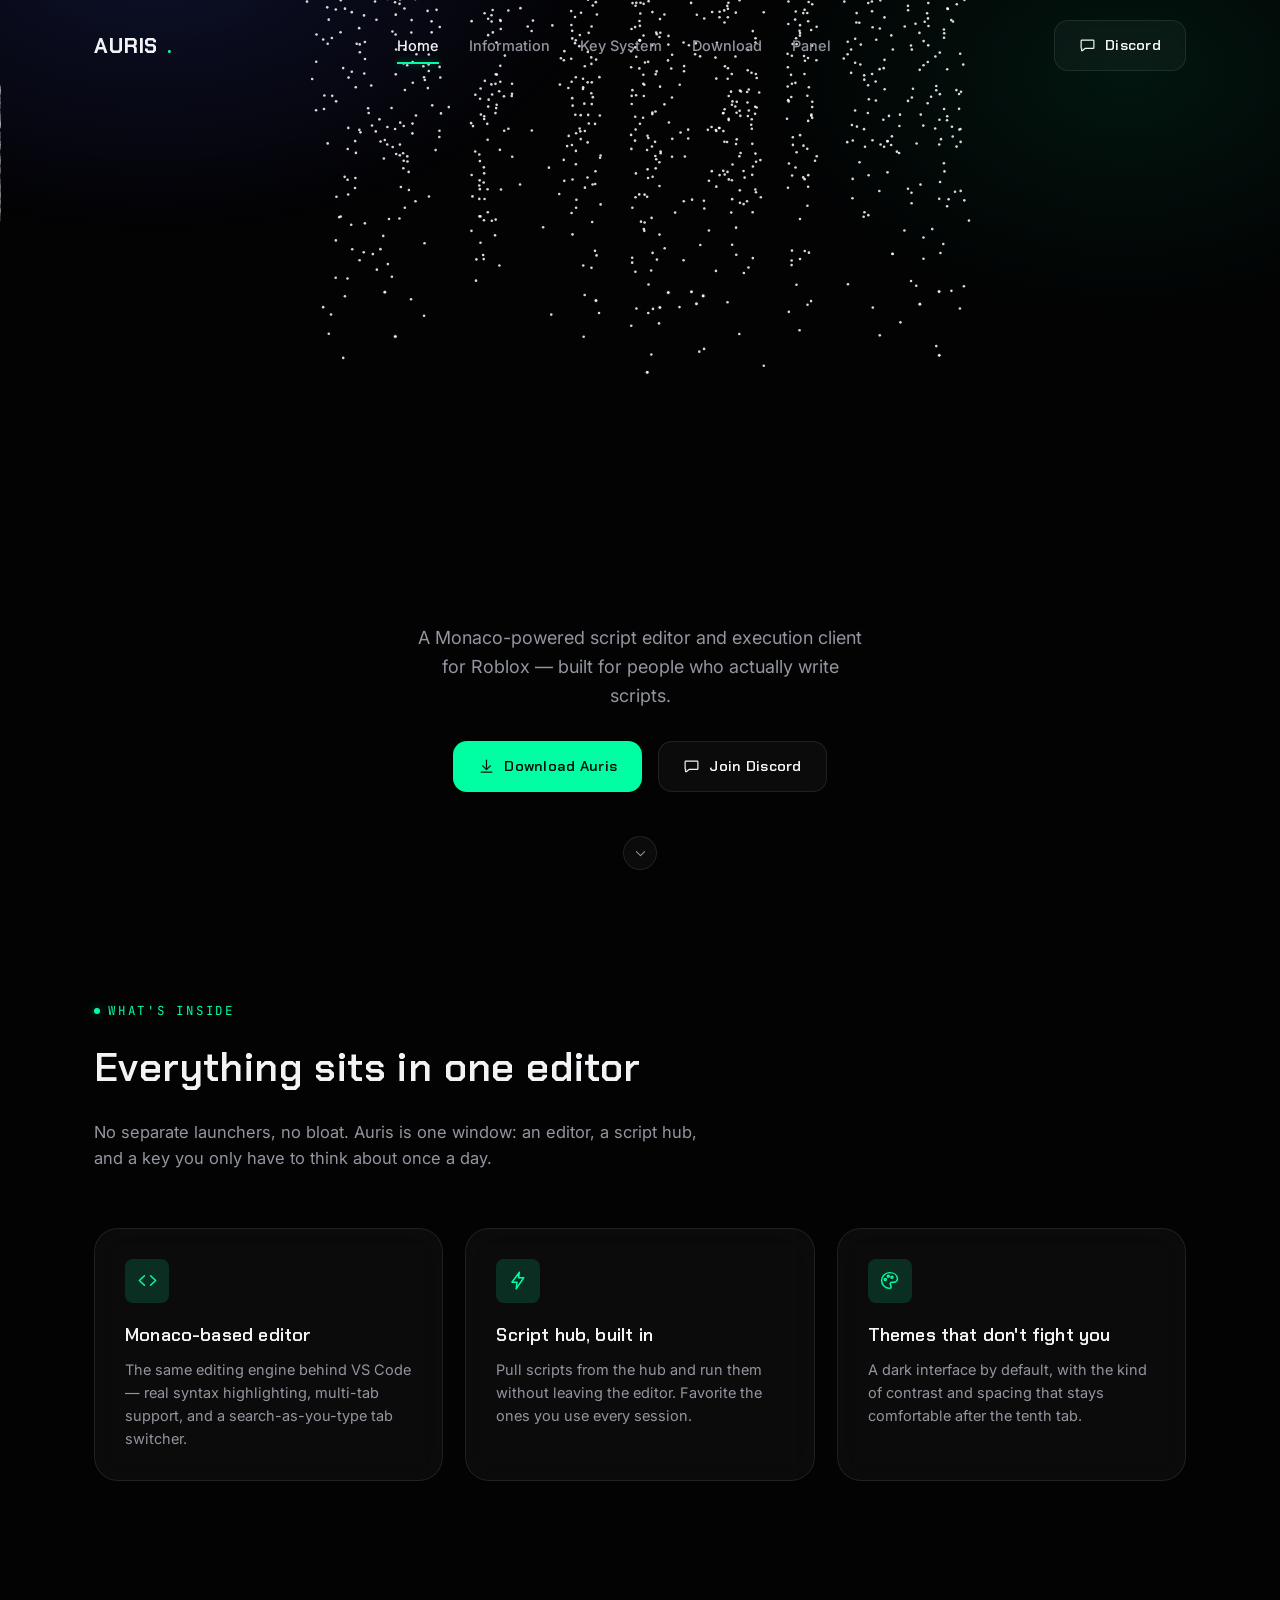
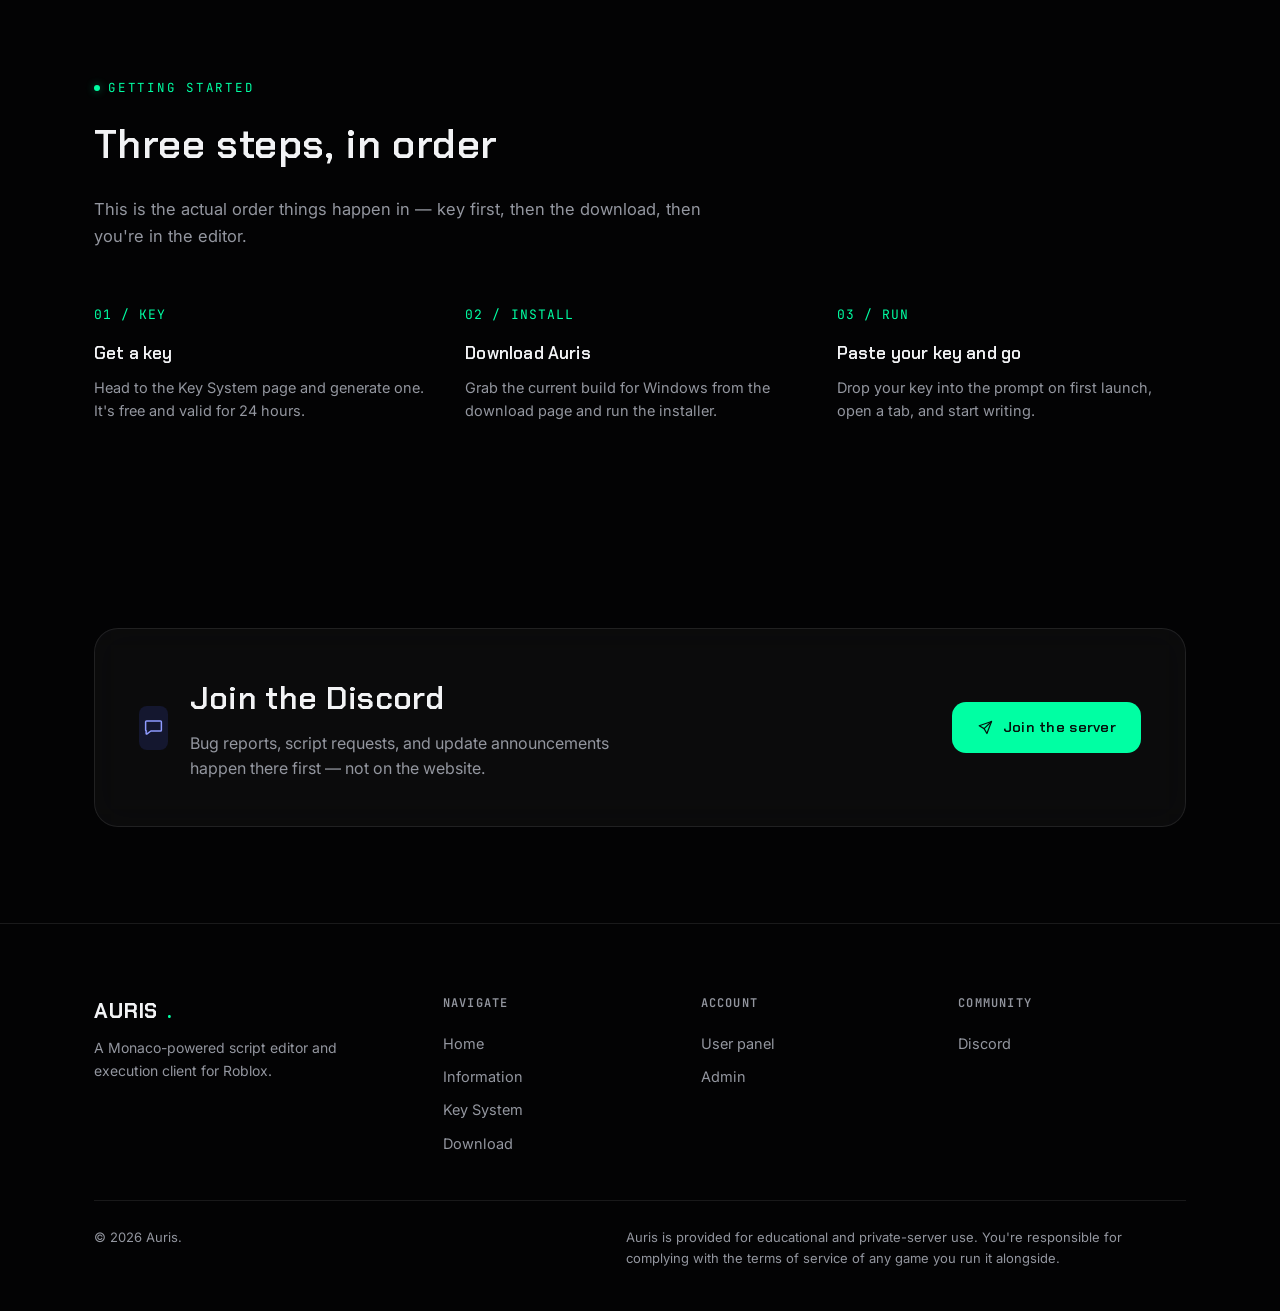
==== index.html @ 13752797 "Add files via upload" ====
<!DOCTYPE html>
<html lang="en">
<head>
<meta charset="UTF-8">
<meta name="viewport" content="width=device-width, initial-scale=1.0">
<title>Auris — Script editor &amp; execution client for Roblox</title>
<meta name="description" content="Auris is a Monaco-powered script editor and execution client for Roblox: a script hub, a lightweight key system, and an editor built for people who actually write scripts.">
<link rel="preconnect" href="https://fonts.googleapis.com">
<link rel="preconnect" href="https://fonts.gstatic.com" crossorigin>
<link href="https://fonts.googleapis.com/css2?family=Chakra+Petch:wght@500;600;700&family=Inter:wght@400;500;600;700&family=JetBrains+Mono:wght@400;500;600&display=swap" rel="stylesheet">
<link rel="stylesheet" href="css/style.css">
</head>
<body>

<nav class="navbar" id="navbar">
  <div class="container nav-container">
    <a href="index.html" class="nav-logo">AURIS<span class="dot">.</span></a>
    <ul class="nav-links">
      <li><a href="index.html">Home</a></li>
      <li><a href="information.html">Information</a></li>
      <li><a href="keysystem.html">Key System</a></li>
      <li><a href="download.html">Download</a></li>
      <li><a href="user.html">Panel</a></li>
    </ul>
    <div class="nav-actions">
      <a href="https://discord.gg/invite/mG2QCJRTJK" target="_blank" rel="noopener noreferrer" class="btn btn-ghost">
        <span data-icon="chat"></span><span class="btn-discord-label">Discord</span>
      </a>
      <button class="nav-toggle" id="navToggle" aria-label="Open menu"><span data-icon="menu"></span></button>
    </div>
  </div>
</nav>
<div class="scrim" id="scrim"></div>
<aside class="mobile-panel" id="mobilePanel">
  <div class="mobile-panel-head">
    <span class="nav-logo">AURIS<span class="dot">.</span></span>
    <button id="mobileClose" aria-label="Close menu" style="background:none;border:none;color:var(--paper)"><span data-icon="close"></span></button>
  </div>
  <nav>
    <a href="index.html">Home</a>
    <a href="information.html">Information</a>
    <a href="keysystem.html">Key System</a>
    <a href="download.html">Download</a>
    <a href="user.html">Panel</a>
  </nav>
</aside>

<section class="hero">
  <canvas id="heroCanvas" class="hero-canvas"></canvas>
  <div class="hero-overlay">
    <p>A Monaco-powered script editor and execution client for Roblox — built for people who actually write scripts.</p>
    <div class="hero-actions">
      <a href="download.html" class="btn btn-primary"><span data-icon="download"></span>Download Auris</a>
      <a href="https://discord.gg/invite/mG2QCJRTJK" target="_blank" rel="noopener noreferrer" class="btn btn-ghost"><span data-icon="chat"></span>Join Discord</a>
    </div>
  </div>
  <button class="scroll-cue" onclick="document.getElementById('features').scrollIntoView({behavior:'smooth'})" aria-label="Scroll to features">
    <span data-icon="chevrondown"></span>
  </button>
</section>

<section id="features">
  <div class="container">
    <div class="section-head">
      <span class="eyebrow">What's inside</span>
      <h2>Everything sits in one editor</h2>
      <p>No separate launchers, no bloat. Auris is one window: an editor, a script hub, and a key you only have to think about once a day.</p>
    </div>
    <div class="grid grid-3">
      <div class="card card-hover feature-card">
        <div class="icon-badge"><span data-icon="code"></span></div>
        <h3>Monaco-based editor</h3>
        <p>The same editing engine behind VS Code — real syntax highlighting, multi-tab support, and a search-as-you-type tab switcher.</p>
      </div>
      <div class="card card-hover feature-card">
        <div class="icon-badge"><span data-icon="zap"></span></div>
        <h3>Script hub, built in</h3>
        <p>Pull scripts from the hub and run them without leaving the editor. Favorite the ones you use every session.</p>
      </div>
      <div class="card card-hover feature-card">
        <div class="icon-badge"><span data-icon="palette"></span></div>
        <h3>Themes that don't fight you</h3>
        <p>A dark interface by default, with the kind of contrast and spacing that stays comfortable after the tenth tab.</p>
      </div>
    </div>
  </div>
</section>

<section>
  <div class="container">
    <div class="section-head">
      <span class="eyebrow">Getting started</span>
      <h2>Three steps, in order</h2>
      <p>This is the actual order things happen in — key first, then the download, then you're in the editor.</p>
    </div>
    <div class="steps">
      <div class="step">
        <span class="step-num">01 / KEY</span>
        <h3>Get a key</h3>
        <p>Head to the Key System page and generate one. It's free and valid for 24 hours.</p>
      </div>
      <div class="step">
        <span class="step-num">02 / INSTALL</span>
        <h3>Download Auris</h3>
        <p>Grab the current build for Windows from the download page and run the installer.</p>
      </div>
      <div class="step">
        <span class="step-num">03 / RUN</span>
        <h3>Paste your key and go</h3>
        <p>Drop your key into the prompt on first launch, open a tab, and start writing.</p>
      </div>
    </div>
  </div>
</section>

<section>
  <div class="container">
    <div class="card discord-band">
      <div class="discord-band-left">
        <div class="icon-badge alt"><span data-icon="chat"></span></div>
        <div>
          <h2>Join the Discord</h2>
          <p>Bug reports, script requests, and update announcements happen there first — not on the website.</p>
        </div>
      </div>
      <a href="https://discord.gg/invite/mG2QCJRTJK" target="_blank" rel="noopener noreferrer" class="btn btn-primary"><span data-icon="send"></span>Join the server</a>
    </div>
  </div>
</section>

<footer class="footer">
  <div class="container">
    <div class="footer-top">
      <div class="footer-brand">
        <span class="nav-logo">AURIS<span class="dot">.</span></span>
        <p>A Monaco-powered script editor and execution client for Roblox.</p>
      </div>
      <div class="footer-col">
        <h4>Navigate</h4>
        <a href="index.html">Home</a>
        <a href="information.html">Information</a>
        <a href="keysystem.html">Key System</a>
        <a href="download.html">Download</a>
      </div>
      <div class="footer-col">
        <h4>Account</h4>
        <a href="user.html">User panel</a>
        <a href="admin.html">Admin</a>
      </div>
      <div class="footer-col">
        <h4>Community</h4>
        <a href="https://discord.gg/invite/mG2QCJRTJK" target="_blank" rel="noopener noreferrer">Discord</a>
      </div>
    </div>
    <div class="footer-bottom">
      <p>&copy; <span data-year></span> Auris.</p>
      <p class="disclaimer">Auris is provided for educational and private-server use. You're responsible for complying with the terms of service of any game you run it alongside.</p>
    </div>
  </div>
</footer>

<script src="js/app.js"></script>
<script src="js/particles.js"></script>
</body>
</html>
---- css/style.css ----
/* =========================================================
   AURIS — design tokens
   Void black canvas, mint signal, technical/mono data type.
   ========================================================= */
:root {
  /* color */
  --void: #030304;
  --void-raised: #0A0B0E;
  --panel: rgba(255, 255, 255, 0.035);
  --panel-border: rgba(255, 255, 255, 0.09);
  --panel-border-hi: rgba(0, 255, 163, 0.4);
  --mint: #00ffa3;
  --mint-soft: rgba(0, 255, 163, 0.14);
  --mint-glow: rgba(0, 255, 163, 0.45);
  --drift: #4b5eff;
  --paper: #f2f3f5;
  --mist: #93969f;
  --mist-dim: #5b5e67;
  --alarm: #ff5c7a;
  --alarm-soft: rgba(255, 92, 122, 0.13);
  --amber: #ffc15e;
  --amber-soft: rgba(255, 193, 94, 0.13);

  /* type */
  --font-display: "Chakra Petch", "Segoe UI", sans-serif;
  --font-body: "Inter", "Segoe UI", system-ui, sans-serif;
  --font-mono: "JetBrains Mono", ui-monospace, "Consolas", monospace;

  /* shape */
  --r-sm: 8px;
  --r-md: 14px;
  --r-lg: 24px;
  --container: 1140px;
}

* { box-sizing: border-box; }
html { scroll-behavior: smooth; }

body {
  margin: 0;
  background: var(--void);
  color: var(--paper);
  font-family: var(--font-body);
  font-size: 16px;
  line-height: 1.6;
  -webkit-font-smoothing: antialiased;
  overflow-x: hidden;
}

body::before {
  /* faint ambient drift glow, fixed, sits behind all content */
  content: "";
  position: fixed;
  inset: 0;
  z-index: 0;
  pointer-events: none;
  background:
    radial-gradient(760px 480px at 12% -6%, rgba(75, 94, 255, 0.16), transparent 60%),
    radial-gradient(620px 420px at 88% 8%, rgba(0, 255, 163, 0.08), transparent 60%);
}

img, canvas, svg { display: block; max-width: 100%; }

a { color: inherit; text-decoration: none; }

h1, h2, h3, h4 {
  font-family: var(--font-display);
  font-weight: 600;
  letter-spacing: 0.01em;
  margin: 0 0 0.5em;
  color: var(--paper);
}

p { margin: 0 0 1em; color: var(--mist); }

button { font-family: inherit; cursor: pointer; }

input, select {
  font-family: var(--font-body);
  color: var(--paper);
}

::selection { background: var(--mint-soft); color: var(--paper); }

:focus-visible {
  outline: 2px solid var(--mint);
  outline-offset: 3px;
  border-radius: 4px;
}

.container {
  max-width: var(--container);
  margin: 0 auto;
  padding: 0 24px;
  position: relative;
  z-index: 1;
}

.eyebrow {
  display: inline-flex;
  align-items: center;
  gap: 8px;
  font-family: var(--font-mono);
  font-size: 12.5px;
  letter-spacing: 0.14em;
  text-transform: uppercase;
  color: var(--mint);
  margin-bottom: 14px;
}
.eyebrow::before {
  content: "";
  width: 6px;
  height: 6px;
  border-radius: 50%;
  background: var(--mint);
  box-shadow: 0 0 8px var(--mint-glow);
}

section { position: relative; z-index: 1; padding: 96px 0; }
.section-head { max-width: 620px; margin-bottom: 56px; }
.section-head h2 { font-size: clamp(28px, 4vw, 40px); }
.section-head p { font-size: 16.5px; }

@media (prefers-reduced-motion: reduce) {
  *, *::before, *::after {
    animation-duration: 0.001ms !important;
    animation-iteration-count: 1 !important;
    transition-duration: 0.001ms !important;
    scroll-behavior: auto !important;
  }
}

/* =========================================================
   Navbar
   ========================================================= */
.navbar {
  position: fixed;
  top: 0;
  left: 0;
  right: 0;
  z-index: 100;
  padding: 20px 0;
  transition: background 0.3s ease, padding 0.3s ease, border-color 0.3s ease;
  border-bottom: 1px solid transparent;
}
.navbar.is-scrolled {
  background: rgba(3, 3, 4, 0.78);
  backdrop-filter: blur(16px) saturate(140%);
  -webkit-backdrop-filter: blur(16px) saturate(140%);
  padding: 14px 0;
  border-color: var(--panel-border);
}
.nav-container {
  display: flex;
  align-items: center;
  justify-content: space-between;
  gap: 20px;
}
.nav-logo {
  font-family: var(--font-display);
  font-weight: 700;
  font-size: 21px;
  letter-spacing: 0.04em;
  display: inline-flex;
  align-items: center;
  gap: 9px;
}
.nav-logo .dot { color: var(--mint); }
.nav-links {
  list-style: none;
  display: flex;
  gap: 30px;
  margin: 0;
  padding: 0;
}
.nav-links a {
  font-size: 14.5px;
  font-weight: 500;
  color: var(--mist);
  transition: color 0.2s ease;
  position: relative;
  padding: 4px 0;
}
.nav-links a:hover, .nav-links a.active { color: var(--paper); }
.nav-links a.active::after {
  content: "";
  position: absolute;
  left: 0; bottom: -6px;
  width: 100%; height: 2px;
  background: var(--mint);
  box-shadow: 0 0 8px var(--mint-glow);
}
.nav-actions { display: flex; align-items: center; gap: 14px; }
.nav-toggle {
  display: none;
  background: none;
  border: 1px solid var(--panel-border);
  border-radius: var(--r-sm);
  color: var(--paper);
  width: 40px; height: 40px;
  align-items: center;
  justify-content: center;
}
.nav-toggle .icon { width: 18px; height: 18px; }

.mobile-panel {
  display: none;
  position: fixed;
  top: 0; right: 0; bottom: 0;
  width: min(320px, 84vw);
  background: #08090c;
  border-left: 1px solid var(--panel-border);
  z-index: 140;
  padding: 26px 22px;
  transform: translateX(100%);
  transition: transform 0.32s ease;
}
.mobile-panel.is-open { transform: translateX(0); }
.mobile-panel-head { display: flex; justify-content: space-between; align-items: center; margin-bottom: 30px; }
.mobile-panel nav { display: flex; flex-direction: column; gap: 4px; }
.mobile-panel a {
  padding: 13px 4px;
  font-size: 16px;
  color: var(--paper);
  border-bottom: 1px solid var(--panel-border);
}
.scrim {
  display: none;
  position: fixed; inset: 0;
  background: rgba(0,0,0,0.55);
  z-index: 130;
  opacity: 0;
  transition: opacity 0.3s ease;
}
.scrim.is-open { opacity: 1; }

@media (max-width: 880px) {
  .nav-links { display: none; }
  .nav-actions .btn-discord-label { display: none; }
  .nav-toggle { display: inline-flex; }
  .mobile-panel, .scrim { display: block; }
}

/* =========================================================
   Buttons
   ========================================================= */
.btn {
  display: inline-flex;
  align-items: center;
  gap: 9px;
  font-family: var(--font-display);
  font-weight: 600;
  font-size: 14.5px;
  letter-spacing: 0.02em;
  padding: 13px 24px;
  border-radius: var(--r-md);
  border: 1px solid transparent;
  transition: transform 0.18s ease, box-shadow 0.18s ease, border-color 0.18s ease, background 0.18s ease;
  white-space: nowrap;
}
.btn .icon { width: 17px; height: 17px; }
.btn-primary {
  background: var(--mint);
  color: #04140d;
  box-shadow: 0 0 0 rgba(0,255,163,0);
}
.btn-primary:hover { transform: translateY(-2px); box-shadow: 0 10px 30px -8px var(--mint-glow); }
.btn-ghost {
  background: var(--panel);
  border-color: var(--panel-border);
  color: var(--paper);
  backdrop-filter: blur(10px);
}
.btn-ghost:hover { border-color: var(--panel-border-hi); transform: translateY(-2px); }
.btn-danger { background: var(--alarm-soft); color: var(--alarm); border-color: rgba(255,92,122,0.3); }
.btn-danger:hover { background: var(--alarm); color: #250308; }
.btn-block { width: 100%; justify-content: center; }
.btn-sm { padding: 9px 14px; font-size: 13px; border-radius: var(--r-sm); }
.btn[disabled] { opacity: 0.45; pointer-events: none; }

/* =========================================================
   Hero
   ========================================================= */
.hero {
  position: relative;
  height: 100vh;
  min-height: 640px;
  height: 100svh;
  overflow: hidden;
}
.hero-canvas {
  position: absolute;
  inset: 0;
  width: 100%;
  height: 100%;
  z-index: 1;
}
.hero-overlay {
  position: absolute;
  left: 0; right: 0;
  bottom: 12%;
  z-index: 2;
  display: flex;
  flex-direction: column;
  align-items: center;
  gap: 30px;
  text-align: center;
  padding: 0 20px;
  opacity: 0;
  animation: heroIn 1s ease forwards;
  animation-delay: 2.4s;
}
.hero-overlay p {
  font-size: clamp(15px, 2vw, 18px);
  color: var(--mist);
  max-width: 460px;
  margin: 0;
}
.hero-actions { display: flex; gap: 16px; flex-wrap: wrap; justify-content: center; }
.scroll-cue {
  position: absolute;
  left: 50%; bottom: 30px;
  transform: translateX(-50%);
  z-index: 2;
  width: 34px; height: 34px;
  border-radius: 50%;
  border: 1px solid var(--panel-border);
  background: var(--panel);
  color: var(--mist);
  display: flex; align-items: center; justify-content: center;
  opacity: 0;
  animation: fadeIn 0.8s ease forwards 3.2s, bob 2.2s ease-in-out infinite 3.2s;
}
.scroll-cue .icon { width: 15px; height: 15px; }

@keyframes heroIn { to { opacity: 1; } }
@keyframes fadeIn { to { opacity: 1; } }
@keyframes bob {
  0%, 100% { transform: translate(-50%, 0); }
  50% { transform: translate(-50%, 6px); }
}

/* =========================================================
   Cards / panels
   ========================================================= */
.card {
  background: var(--panel);
  border: 1px solid var(--panel-border);
  border-radius: var(--r-lg);
  backdrop-filter: blur(18px) saturate(140%);
  -webkit-backdrop-filter: blur(18px) saturate(140%);
  padding: 30px;
  transition: border-color 0.25s ease, transform 0.25s ease;
}
.card-hover:hover { border-color: var(--panel-border-hi); transform: translateY(-3px); }

.grid { display: grid; gap: 22px; }
.grid-3 { grid-template-columns: repeat(3, 1fr); }
.grid-2 { grid-template-columns: repeat(2, 1fr); }
@media (max-width: 900px) { .grid-3 { grid-template-columns: repeat(2, 1fr); } }
@media (max-width: 640px) { .grid-3, .grid-2 { grid-template-columns: 1fr; } }

.feature-card .icon-badge { margin-bottom: 18px; }
.feature-card h3 { font-size: 18px; margin-bottom: 8px; }
.feature-card p { font-size: 14.5px; margin: 0; }

.icon-badge {
  width: 44px; height: 44px;
  border-radius: var(--r-sm);
  background: var(--mint-soft);
  color: var(--mint);
  display: flex; align-items: center; justify-content: center;
}
.icon-badge .icon { width: 21px; height: 21px; }
.icon-badge.alt { background: rgba(75,94,255,0.14); color: #8f9bff; }

/* steps (genuine sequence content only) */
.steps { display: grid; grid-template-columns: repeat(3, 1fr); gap: 22px; counter-reset: step; }
@media (max-width: 760px) { .steps { grid-template-columns: 1fr; } }
.step { position: relative; }
.step .step-num {
  font-family: var(--font-mono);
  font-size: 13px;
  color: var(--mint);
  letter-spacing: 0.08em;
  display: block;
  margin-bottom: 14px;
}
.step h3 { font-size: 17px; }
.step p { font-size: 14.5px; }

/* =========================================================
   Discord band
   ========================================================= */
.discord-band {
  display: flex;
  align-items: center;
  justify-content: space-between;
  gap: 30px;
  flex-wrap: wrap;
  padding: 44px;
}
.discord-band h2 { font-size: clamp(24px, 3vw, 32px); margin-bottom: 6px; }
.discord-band p { margin: 0; }
.discord-band-left { display: flex; align-items: center; gap: 22px; max-width: 520px; }

/* =========================================================
   Footer
   ========================================================= */
.footer { padding: 70px 0 30px; border-top: 1px solid var(--panel-border); }
.footer-top {
  display: grid;
  grid-template-columns: 1.4fr 1fr 1fr 1fr;
  gap: 30px;
  padding-bottom: 40px;
}
@media (max-width: 760px) { .footer-top { grid-template-columns: 1fr 1fr; } }
.footer-brand p { font-size: 14px; max-width: 260px; margin-top: 10px; }
.footer-col h4 {
  font-family: var(--font-mono);
  font-size: 12px;
  letter-spacing: 0.1em;
  text-transform: uppercase;
  color: var(--mist);
  margin-bottom: 14px;
}
.footer-col a { display: block; font-size: 14.5px; color: var(--mist); padding: 5px 0; transition: color 0.2s ease; }
.footer-col a:hover { color: var(--mint); }
.footer-bottom {
  display: flex;
  justify-content: space-between;
  gap: 20px;
  flex-wrap: wrap;
  padding-top: 26px;
  border-top: 1px solid var(--panel-border);
  font-size: 13px;
  color: var(--mist-dim);
}
.footer-bottom .disclaimer { max-width: 560px; }

/* =========================================================
   Page header (non-home pages)
   ========================================================= */
.page-header { padding: 168px 0 60px; }
.page-header .eyebrow { margin-bottom: 18px; }
.page-header h1 { font-size: clamp(32px, 5vw, 52px); max-width: 700px; }
.page-header p.lead { font-size: 17px; max-width: 560px; }

/* =========================================================
   Forms
   ========================================================= */
.field { margin-bottom: 18px; text-align: left; }
.field label {
  display: block;
  font-size: 13px;
  font-weight: 600;
  color: var(--mist);
  margin-bottom: 8px;
  letter-spacing: 0.02em;
}
.input-wrap { position: relative; }
.input-wrap .icon {
  position: absolute; left: 15px; top: 50%; transform: translateY(-50%);
  width: 17px; height: 17px; color: var(--mist-dim);
}
.field input {
  width: 100%;
  background: rgba(255,255,255,0.03);
  border: 1px solid var(--panel-border);
  border-radius: var(--r-sm);
  padding: 13px 15px 13px 42px;
  font-size: 14.5px;
  transition: border-color 0.2s ease, background 0.2s ease;
}
.field input:focus {
  outline: none;
  border-color: var(--panel-border-hi);
  background: rgba(255,255,255,0.05);
}
.field.no-icon input { padding-left: 15px; }
.form-error {
  font-size: 13px;
  color: var(--alarm);
  margin: -6px 0 16px;
  min-height: 1em;
}
.form-note { font-size: 13px; color: var(--mist-dim); text-align: center; margin-top: 18px; }
.form-note button { background: none; border: none; color: var(--mint); font-weight: 600; padding: 0; }

/* =========================================================
   Auth shell (login/register + admin login)
   ========================================================= */
.auth-shell {
  min-height: 100vh;
  display: flex;
  align-items: center;
  justify-content: center;
  padding: 140px 20px 60px;
}
.auth-card { width: 100%; max-width: 400px; padding: 38px 34px; }
.auth-card h1 { font-size: 24px; margin-bottom: 6px; }
.auth-card > p { font-size: 14px; margin-bottom: 28px; }
.auth-tabs {
  display: flex;
  background: rgba(255,255,255,0.03);
  border: 1px solid var(--panel-border);
  border-radius: var(--r-sm);
  padding: 4px;
  margin-bottom: 28px;
}
.auth-tabs button {
  flex: 1;
  background: none;
  border: none;
  color: var(--mist);
  font-family: var(--font-body);
  font-weight: 600;
  font-size: 13.5px;
  padding: 9px;
  border-radius: 6px;
  transition: all 0.2s ease;
}
.auth-tabs button.active { background: var(--mint); color: #04140d; }
.demo-hint {
  font-family: var(--font-mono);
  font-size: 12px;
  color: var(--mist-dim);
  background: rgba(255,255,255,0.025);
  border: 1px dashed var(--panel-border);
  border-radius: var(--r-sm);
  padding: 12px 14px;
  margin-top: 22px;
  line-height: 1.7;
}

/* =========================================================
   Dashboards (user + admin)
   ========================================================= */
.dash-header {
  display: flex;
  justify-content: space-between;
  align-items: flex-end;
  gap: 20px;
  flex-wrap: wrap;
  padding: 150px 0 46px;
}
.dash-header h1 { font-size: clamp(26px, 4vw, 36px); margin-bottom: 6px; }
.dash-header p { margin: 0; }

.stat-row { display: grid; grid-template-columns: repeat(4, 1fr); gap: 18px; margin-bottom: 26px; }
@media (max-width: 900px) { .stat-row { grid-template-columns: repeat(2, 1fr); } }
.stat-card { padding: 22px 24px; }
.stat-card .label {
  font-family: var(--font-mono);
  font-size: 11.5px;
  letter-spacing: 0.1em;
  text-transform: uppercase;
  color: var(--mist);
  display: block;
  margin-bottom: 10px;
}
.stat-card .value { font-family: var(--font-display); font-size: 30px; font-weight: 600; }
.stat-card .value.mint { color: var(--mint); }

.dash-grid { display: grid; grid-template-columns: 1.3fr 1fr; gap: 20px; margin-bottom: 20px; }
@media (max-width: 860px) { .dash-grid { grid-template-columns: 1fr; } }

.panel-title {
  display: flex; align-items: center; justify-content: space-between;
  margin-bottom: 22px;
}
.panel-title h3 { font-size: 15.5px; margin: 0; display: flex; align-items: center; gap: 9px; }
.panel-title h3 .icon { width: 17px; height: 17px; color: var(--mint); }

.status-pill {
  display: inline-flex; align-items: center; gap: 7px;
  padding: 5px 12px 5px 9px;
  border-radius: 999px;
  font-size: 12.5px;
  font-weight: 600;
  font-family: var(--font-mono);
}
.status-pill::before { content: ""; width: 6px; height: 6px; border-radius: 50%; }
.status-pill.on { background: var(--mint-soft); color: var(--mint); }
.status-pill.on::before { background: var(--mint); box-shadow: 0 0 6px var(--mint-glow); }
.status-pill.off { background: rgba(255,255,255,0.05); color: var(--mist); }
.status-pill.off::before { background: var(--mist-dim); }
.status-pill.bad { background: var(--alarm-soft); color: var(--alarm); }
.status-pill.bad::before { background: var(--alarm); }

.key-display {
  font-family: var(--font-mono);
  font-size: 15px;
  letter-spacing: 0.03em;
  background: rgba(255,255,255,0.03);
  border: 1px solid var(--panel-border);
  border-radius: var(--r-sm);
  padding: 14px 16px;
  display: flex;
  align-items: center;
  justify-content: space-between;
  gap: 12px;
  margin: 16px 0;
  word-break: break-all;
}
.key-display button { background: none; border: none; color: var(--mist); flex-shrink: 0; }
.key-display button:hover { color: var(--mint); }
.key-display .icon { width: 16px; height: 16px; }

.mono-id {
  font-family: var(--font-mono);
  font-size: 13px;
  color: var(--mist);
  background: rgba(255,255,255,0.03);
  border-radius: 6px;
  padding: 3px 8px;
}

.meta-line { display: flex; justify-content: space-between; font-size: 13.5px; padding: 9px 0; border-bottom: 1px solid var(--panel-border); }
.meta-line:last-child { border-bottom: none; }
.meta-line span:first-child { color: var(--mist); }
.meta-line span:last-child { font-weight: 500; }

/* =========================================================
   Tables
   ========================================================= */
.table-toolbar { display: flex; gap: 12px; margin-bottom: 18px; flex-wrap: wrap; }
.table-search { position: relative; flex: 1; min-width: 200px; }
.table-search .icon { position: absolute; left: 13px; top: 50%; transform: translateY(-50%); width: 15px; height: 15px; color: var(--mist-dim); }
.table-search input {
  width: 100%;
  background: rgba(255,255,255,0.03);
  border: 1px solid var(--panel-border);
  border-radius: var(--r-sm);
  padding: 10px 14px 10px 38px;
  font-size: 14px;
}
.table-search input:focus { outline: none; border-color: var(--panel-border-hi); }

.table-wrap { overflow-x: auto; border-radius: var(--r-md); border: 1px solid var(--panel-border); }
table { width: 100%; border-collapse: collapse; font-size: 13.5px; min-width: 640px; }
thead th {
  text-align: left;
  font-family: var(--font-mono);
  font-size: 11px;
  letter-spacing: 0.08em;
  text-transform: uppercase;
  color: var(--mist);
  padding: 14px 16px;
  background: rgba(255,255,255,0.025);
  border-bottom: 1px solid var(--panel-border);
  white-space: nowrap;
}
tbody td { padding: 14px 16px; border-bottom: 1px solid var(--panel-border); vertical-align: middle; }
tbody tr:last-child td { border-bottom: none; }
tbody tr:hover { background: rgba(255,255,255,0.015); }
.row-actions { display: flex; gap: 6px; }
.row-actions button {
  width: 30px; height: 30px;
  border-radius: 7px;
  border: 1px solid var(--panel-border);
  background: rgba(255,255,255,0.02);
  color: var(--mist);
  display: flex; align-items: center; justify-content: center;
}
.row-actions button .icon { width: 14px; height: 14px; }
.row-actions button:hover { color: var(--paper); border-color: var(--panel-border-hi); }
.row-actions button.danger:hover { color: var(--alarm); border-color: rgba(255,92,122,0.4); }
.empty-row td { text-align: center; color: var(--mist-dim); padding: 40px 16px; }

/* =========================================================
   Accordion (native details/summary)
   ========================================================= */
.accordion { display: flex; flex-direction: column; gap: 12px; }
.accordion details {
  background: var(--panel);
  border: 1px solid var(--panel-border);
  border-radius: var(--r-md);
  padding: 4px 22px;
  transition: border-color 0.2s ease;
}
.accordion details[open] { border-color: var(--panel-border-hi); }
.accordion summary {
  list-style: none;
  cursor: pointer;
  padding: 19px 0;
  font-family: var(--font-display);
  font-size: 15.5px;
  font-weight: 600;
  display: flex;
  justify-content: space-between;
  align-items: center;
}
.accordion summary::-webkit-details-marker { display: none; }
.accordion summary .chev { width: 16px; height: 16px; color: var(--mist); transition: transform 0.25s ease; flex-shrink: 0; margin-left: 16px; }
.accordion details[open] summary .chev { transform: rotate(180deg); color: var(--mint); }
.accordion .a-body { padding: 0 0 20px; font-size: 14.5px; }
.accordion .a-body p:last-child { margin-bottom: 0; }

/* =========================================================
   Toast + modal
   ========================================================= */
.toast-stack {
  position: fixed;
  bottom: 24px;
  right: 24px;
  z-index: 300;
  display: flex;
  flex-direction: column;
  gap: 10px;
}
.toast {
  background: #0c0d11;
  border: 1px solid var(--panel-border);
  border-left: 3px solid var(--mint);
  border-radius: var(--r-sm);
  padding: 14px 18px;
  font-size: 13.5px;
  min-width: 240px;
  box-shadow: 0 12px 30px rgba(0,0,0,0.4);
  animation: toastIn 0.25s ease;
}
.toast.error { border-left-color: var(--alarm); }
@keyframes toastIn { from { opacity: 0; transform: translateY(8px); } to { opacity: 1; transform: translateY(0); } }

.modal-scrim {
  position: fixed; inset: 0;
  background: rgba(2,2,3,0.7);
  backdrop-filter: blur(4px);
  z-index: 400;
  display: flex; align-items: center; justify-content: center;
  padding: 20px;
}
.modal-box { width: 100%; max-width: 380px; padding: 28px; text-align: center; }
.modal-box p { color: var(--paper); font-size: 15px; margin-bottom: 24px; }
.modal-actions { display: flex; gap: 12px; }
.modal-actions .btn { flex: 1; justify-content: center; }

/* =========================================================
   Utility
   ========================================================= */
.text-center { text-align: center; }
.mt-0 { margin-top: 0; }
.hidden { display: none !important; }
.mb-lg { margin-bottom: 40px; }
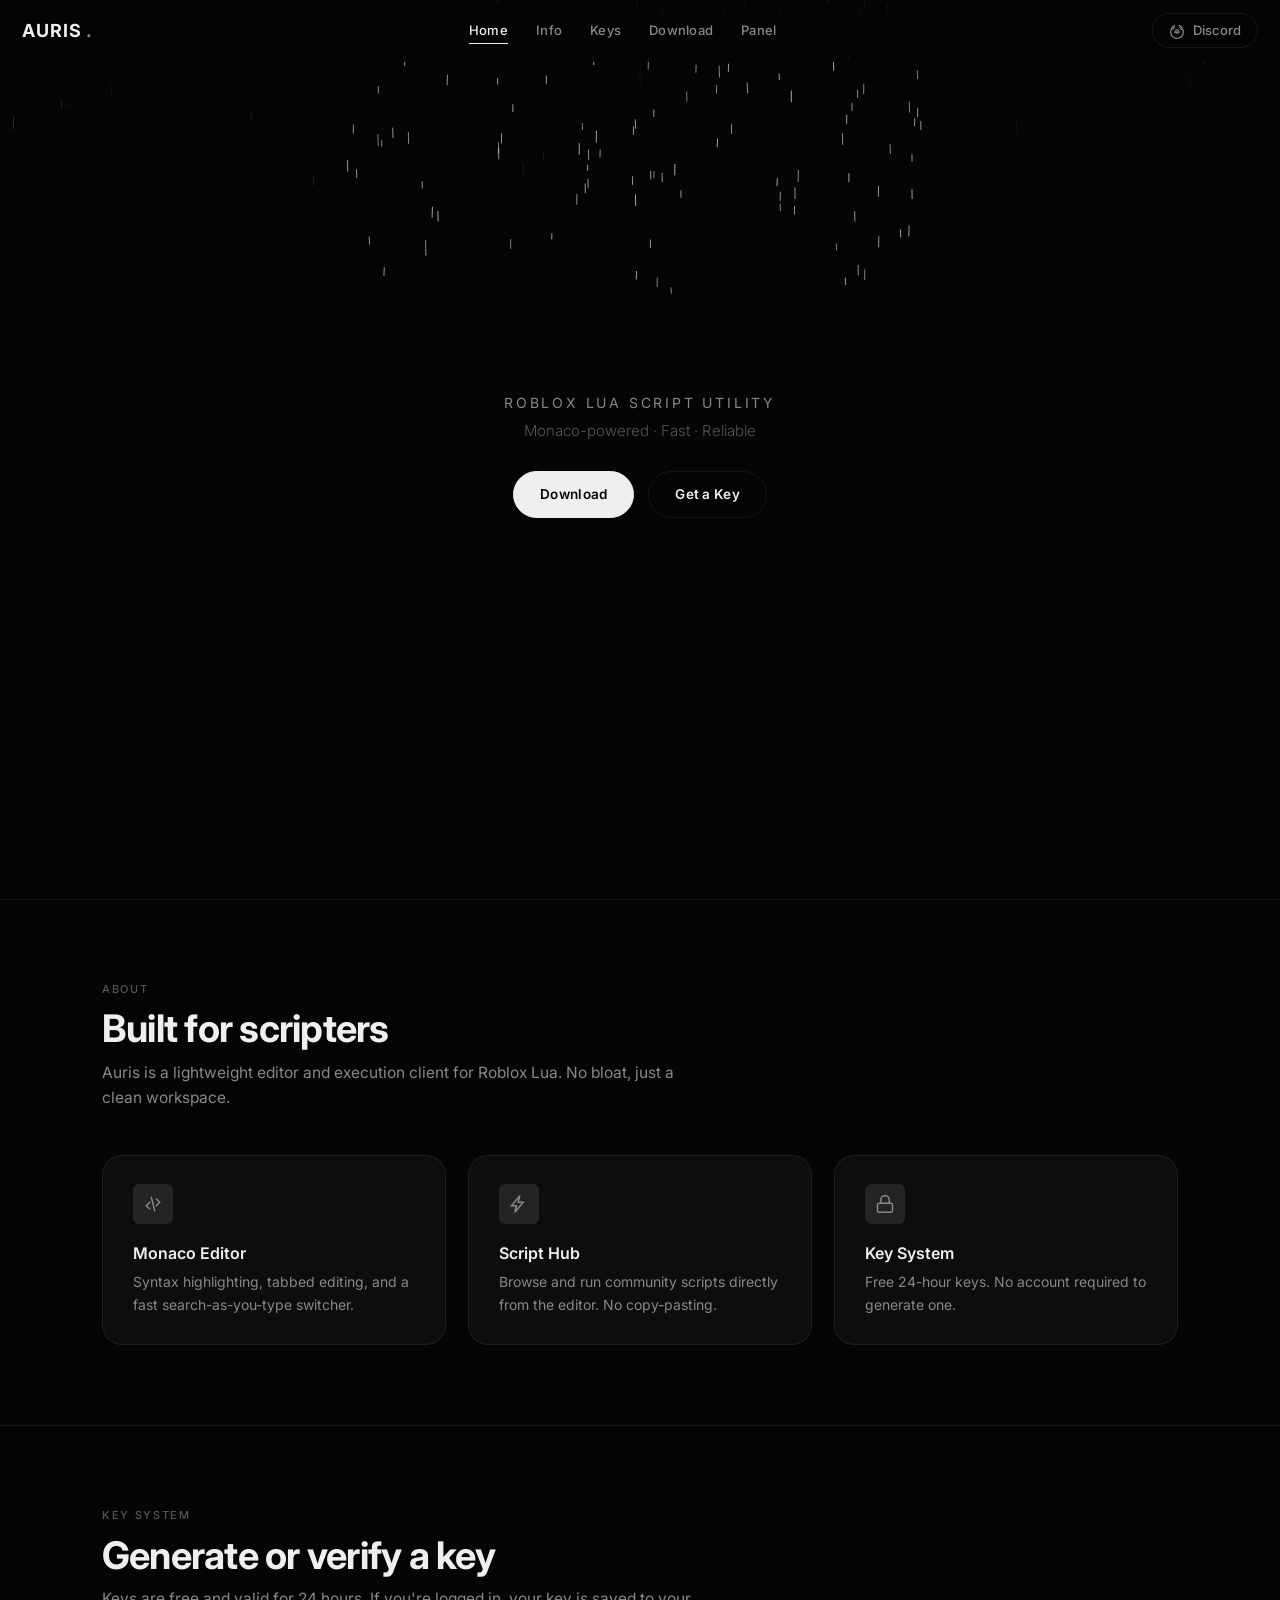
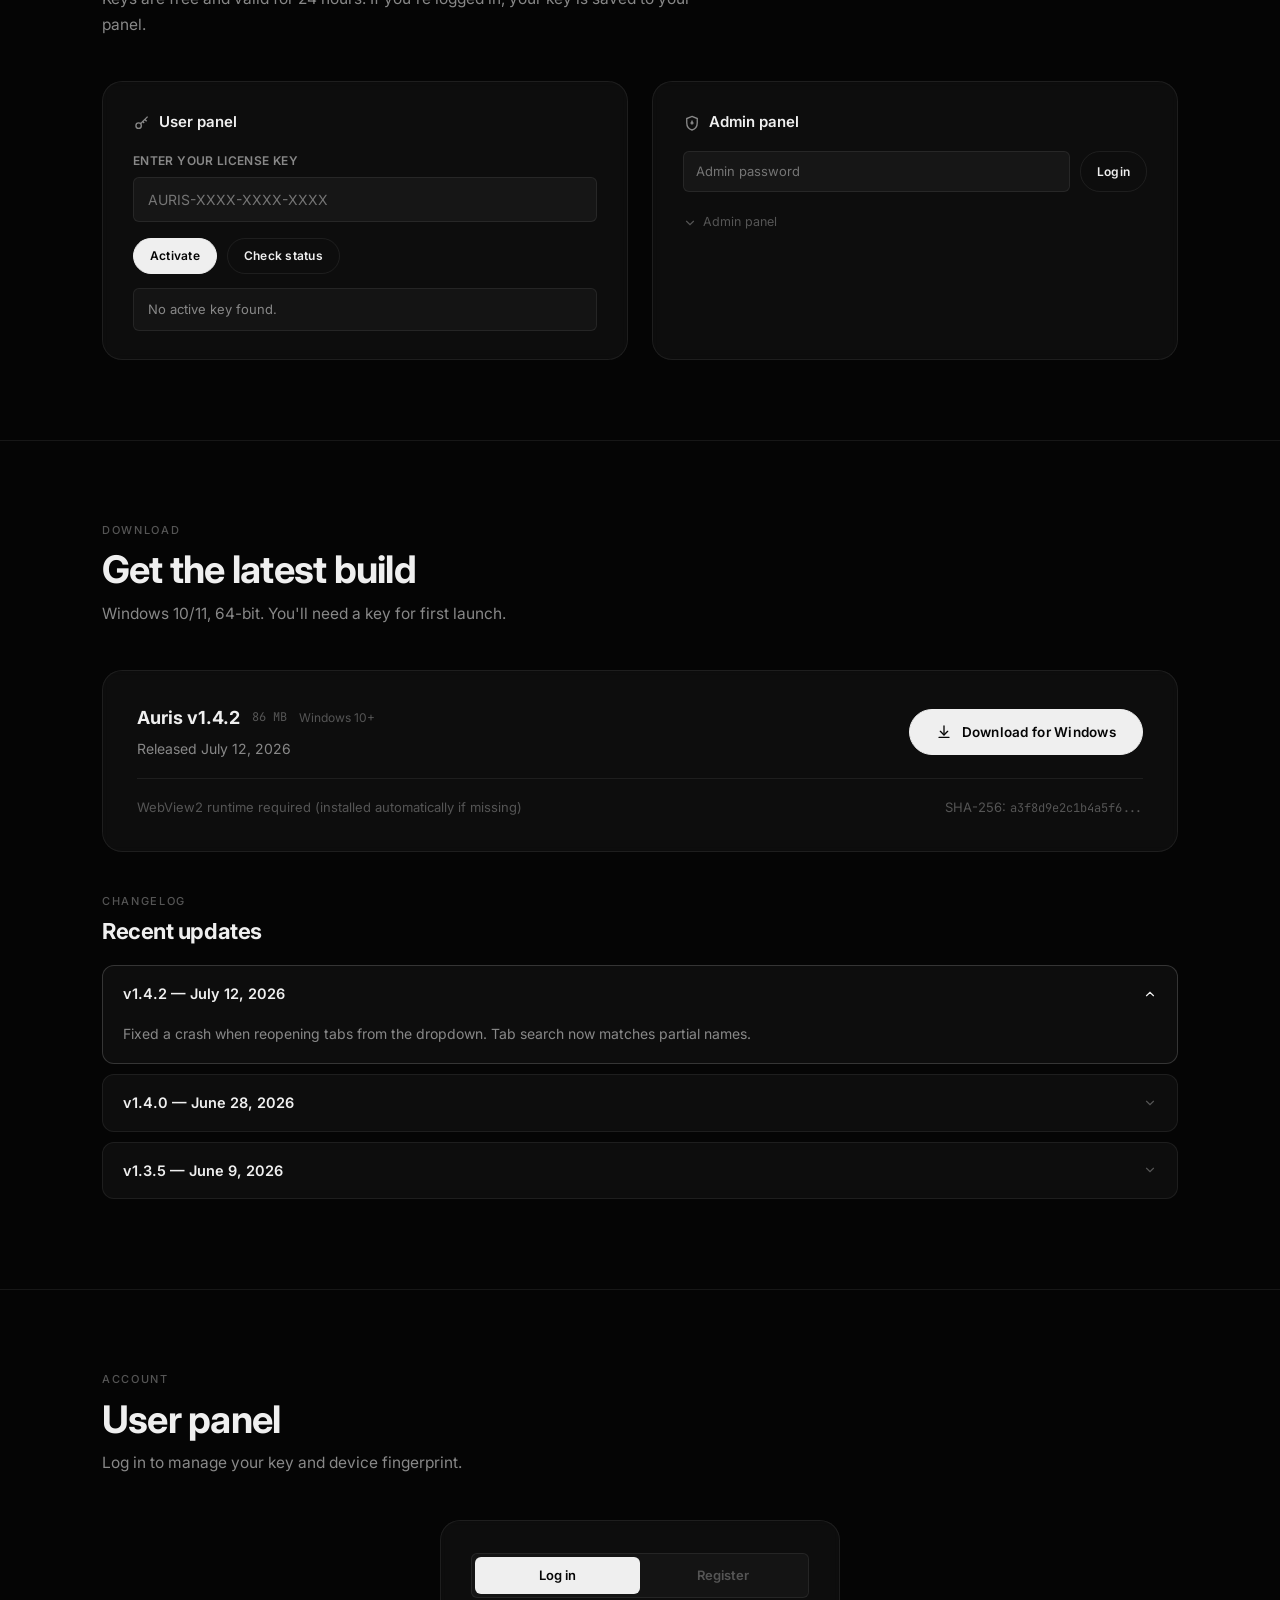
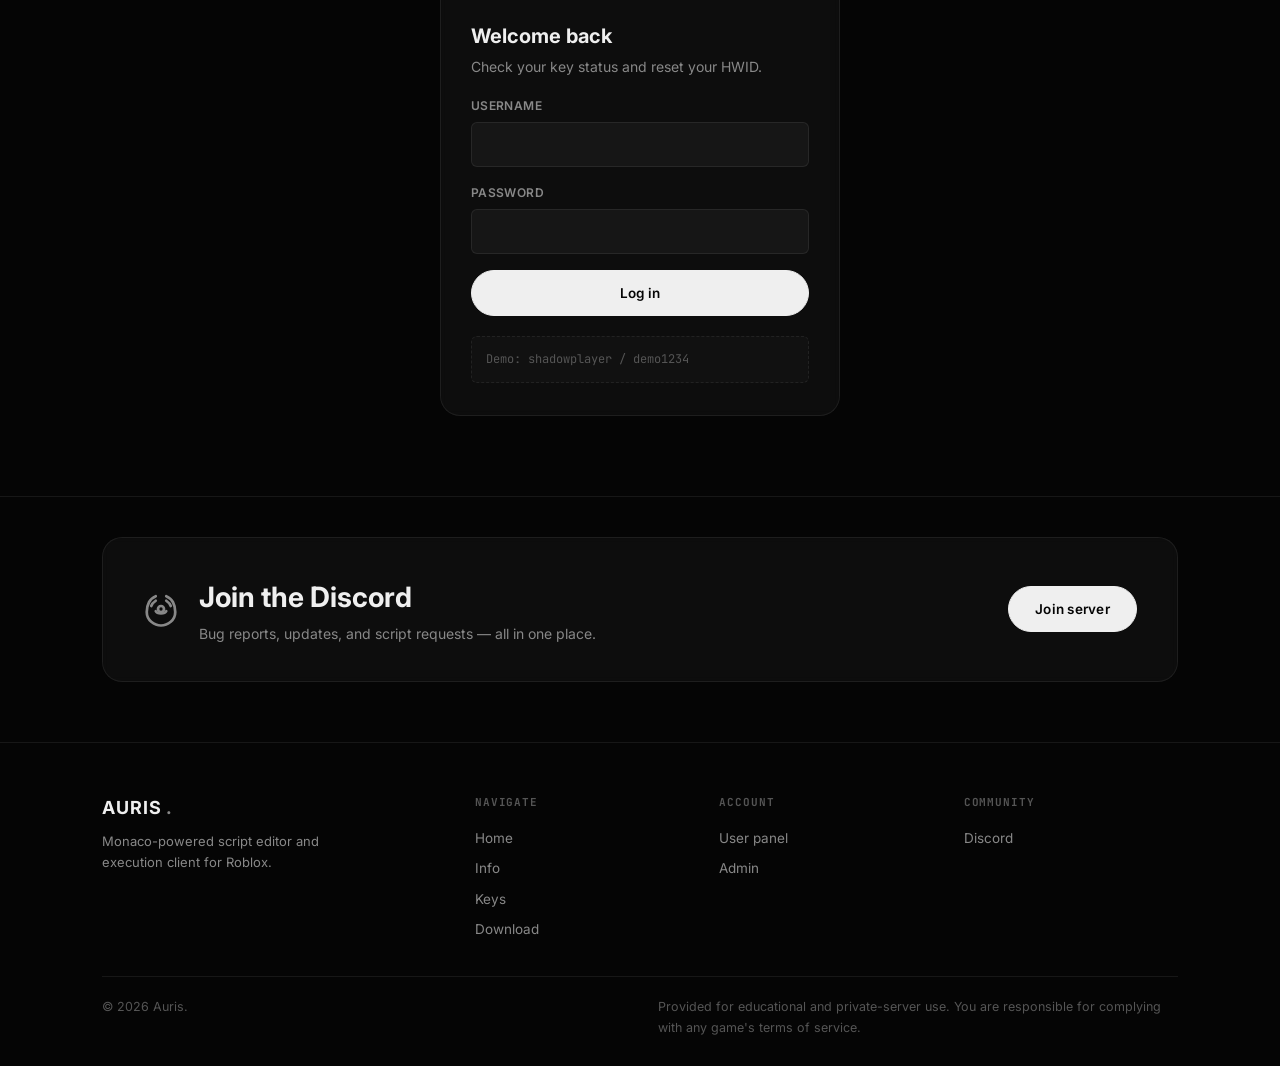
==== commit 4338afae: "Update index.html" ====
--- a/index.html
+++ b/index.html
@@ -1,165 +1,2332 @@
 <!DOCTYPE html>
 <html lang="en">
 <head>
-<meta charset="UTF-8">
-<meta name="viewport" content="width=device-width, initial-scale=1.0">
-<title>Auris — Script editor &amp; execution client for Roblox</title>
-<meta name="description" content="Auris is a Monaco-powered script editor and execution client for Roblox: a script hub, a lightweight key system, and an editor built for people who actually write scripts.">
-<link rel="preconnect" href="https://fonts.googleapis.com">
-<link rel="preconnect" href="https://fonts.gstatic.com" crossorigin>
-<link href="https://fonts.googleapis.com/css2?family=Chakra+Petch:wght@500;600;700&family=Inter:wght@400;500;600;700&family=JetBrains+Mono:wght@400;500;600&display=swap" rel="stylesheet">
-<link rel="stylesheet" href="css/style.css">
+    <meta charset="UTF-8" />
+    <meta name="viewport" content="width=device-width, initial-scale=1.0" />
+    <title>Auris — Roblox Lua Script Utility</title>
+    <link rel="preconnect" href="https://fonts.googleapis.com" />
+    <link rel="preconnect" href="https://fonts.gstatic.com" crossorigin />
+    <link href="https://fonts.googleapis.com/css2?family=Inter:ital,opsz,wght@0,14..32,100..900;1,14..32,100..900&family=JetBrains+Mono:ital,wght@0,100..800;1,100..800&display=swap" rel="stylesheet" />
+    <style>
+        /* ============================================================
+                   AURIS — refined minimal theme
+                   monochrome palette · no emojis · clean typography
+                   ============================================================ */
+        *,
+        *::before,
+        *::after {
+            box-sizing: border-box;
+            margin: 0;
+            padding: 0;
+        }
+
+        :root {
+            --bg: #050505;
+            --bg-raised: #0b0b0b;
+            --bg-panel: rgba(255, 255, 255, 0.035);
+            --border: rgba(255, 255, 255, 0.07);
+            --border-hi: rgba(255, 255, 255, 0.16);
+            --text: #efefef;
+            --text-dim: #888;
+            --text-muted: #555;
+            --text-inverse: #0b0b0b;
+            --accent: #c0c0c0;
+            --accent-soft: rgba(192, 192, 192, 0.12);
+            --accent-glow: rgba(255, 255, 255, 0.06);
+            --radius-sm: 6px;
+            --radius-md: 12px;
+            --radius-lg: 20px;
+            --radius-xl: 28px;
+            --font: 'Inter', -apple-system, BlinkMacSystemFont, 'Segoe UI', sans-serif;
+            --mono: 'JetBrains Mono', ui-monospace, 'Consolas', monospace;
+            --max-w: 1120px;
+            --nav-h: 62px;
+        }
+
+        html {
+            scroll-behavior: smooth;
+        }
+
+        body {
+            background: var(--bg);
+            color: var(--text);
+            font-family: var(--font);
+            font-size: 15px;
+            line-height: 1.65;
+            -webkit-font-smoothing: antialiased;
+            overflow-x: hidden;
+        }
+
+        ::selection {
+            background: rgba(255, 255, 255, 0.15);
+            color: #fff;
+        }
+
+        ::-webkit-scrollbar {
+            width: 4px;
+        }
+        ::-webkit-scrollbar-track {
+            background: var(--bg);
+        }
+        ::-webkit-scrollbar-thumb {
+            background: #333;
+            border-radius: 4px;
+        }
+        ::-webkit-scrollbar-thumb:hover {
+            background: #555;
+        }
+
+        a {
+            color: inherit;
+            text-decoration: none;
+        }
+
+        button {
+            font: inherit;
+            cursor: pointer;
+            border: none;
+            background: none;
+            color: inherit;
+        }
+
+        input {
+            font: inherit;
+            color: inherit;
+            background: none;
+            border: none;
+            outline: none;
+        }
+
+        /* ---- containers ---- */
+        .container {
+            max-width: var(--max-w);
+            margin: 0 auto;
+            padding: 0 22px;
+        }
+
+        /* ---- nav ---- */
+        .navbar {
+            position: fixed;
+            top: 0;
+            left: 0;
+            right: 0;
+            z-index: 100;
+            height: var(--nav-h);
+            padding: 0 22px;
+            display: flex;
+            align-items: center;
+            justify-content: space-between;
+            background: rgba(5, 5, 5, 0.7);
+            backdrop-filter: blur(14px) saturate(1.4);
+            -webkit-backdrop-filter: blur(14px) saturate(1.4);
+            border-bottom: 1px solid transparent;
+            transition: border-color 0.3s, background 0.3s;
+        }
+        .navbar.scrolled {
+            border-color: var(--border);
+            background: rgba(5, 5, 5, 0.85);
+        }
+
+        .nav-logo {
+            font-weight: 700;
+            font-size: 18px;
+            letter-spacing: 0.06em;
+            display: flex;
+            align-items: center;
+            gap: 4px;
+        }
+        .nav-logo .dot {
+            color: var(--text-dim);
+        }
+
+        .nav-links {
+            display: flex;
+            gap: 28px;
+            list-style: none;
+            align-items: center;
+        }
+        .nav-links a {
+            font-size: 13px;
+            font-weight: 500;
+            color: var(--text-dim);
+            transition: color 0.2s;
+            letter-spacing: 0.02em;
+            position: relative;
+            padding: 4px 0;
+        }
+        .nav-links a::after {
+            content: '';
+            position: absolute;
+            left: 0;
+            bottom: -2px;
+            width: 0;
+            height: 1.5px;
+            background: var(--text);
+            transition: width 0.3s;
+        }
+        .nav-links a:hover,
+        .nav-links a.active {
+            color: var(--text);
+        }
+        .nav-links a:hover::after,
+        .nav-links a.active::after {
+            width: 100%;
+        }
+
+        .nav-discord {
+            display: inline-flex;
+            align-items: center;
+            gap: 8px;
+            font-size: 13px;
+            font-weight: 500;
+            color: var(--text-dim);
+            padding: 6px 16px;
+            border: 1px solid var(--border);
+            border-radius: 30px;
+            transition: border-color 0.25s, color 0.25s;
+        }
+        .nav-discord:hover {
+            border-color: var(--border-hi);
+            color: var(--text);
+        }
+        .nav-discord .icon {
+            width: 16px;
+            height: 16px;
+            flex-shrink: 0;
+        }
+
+        .nav-toggle {
+            display: none;
+            width: 36px;
+            height: 36px;
+            align-items: center;
+            justify-content: center;
+            border: 1px solid var(--border);
+            border-radius: var(--radius-sm);
+            color: var(--text-dim);
+        }
+        .nav-toggle .icon {
+            width: 18px;
+            height: 18px;
+        }
+
+        /* mobile panel */
+        .mobile-panel {
+            display: none;
+            position: fixed;
+            top: 0;
+            right: 0;
+            bottom: 0;
+            width: min(300px, 80vw);
+            background: #080808;
+            border-left: 1px solid var(--border);
+            z-index: 140;
+            padding: 24px 20px;
+            transform: translateX(100%);
+            transition: transform 0.32s ease;
+        }
+        .mobile-panel.open {
+            transform: translateX(0);
+        }
+        .mobile-panel-head {
+            display: flex;
+            justify-content: space-between;
+            align-items: center;
+            margin-bottom: 28px;
+        }
+        .mobile-panel-head .close-btn {
+            color: var(--text-dim);
+            padding: 4px;
+        }
+        .mobile-panel-head .close-btn .icon {
+            width: 20px;
+            height: 20px;
+        }
+        .mobile-panel nav {
+            display: flex;
+            flex-direction: column;
+            gap: 2px;
+        }
+        .mobile-panel nav a {
+            padding: 12px 4px;
+            font-size: 15px;
+            color: var(--text);
+            border-bottom: 1px solid var(--border);
+        }
+        .scrim {
+            display: none;
+            position: fixed;
+            inset: 0;
+            background: rgba(0, 0, 0, 0.6);
+            z-index: 130;
+            opacity: 0;
+            transition: opacity 0.3s;
+        }
+        .scrim.open {
+            opacity: 1;
+        }
+
+        @media (max-width: 780px) {
+            .nav-links {
+                display: none;
+            }
+            .nav-toggle {
+                display: inline-flex;
+            }
+            .mobile-panel,
+            .scrim {
+                display: block;
+            }
+            .nav-discord .label {
+                display: none;
+            }
+        }
+
+        /* ---- hero / canvas ---- */
+        .hero {
+            position: relative;
+            height: 100vh;
+            min-height: 560px;
+            height: 100svh;
+            overflow: hidden;
+            display: flex;
+            align-items: center;
+            justify-content: center;
+        }
+        .hero-canvas {
+            position: absolute;
+            inset: 0;
+            width: 100%;
+            height: 100%;
+            z-index: 1;
+            display: block;
+        }
+        .hero-overlay {
+            position: relative;
+            z-index: 2;
+            text-align: center;
+            padding: 0 24px;
+            opacity: 0;
+            animation: heroFade 1.2s ease forwards;
+            animation-delay: 2.6s;
+            pointer-events: none;
+        }
+        .hero-overlay .tagline {
+            font-size: 14px;
+            font-weight: 400;
+            color: var(--text-dim);
+            letter-spacing: 0.2em;
+            text-transform: uppercase;
+            margin-top: 10px;
+        }
+        .hero-overlay .sub {
+            font-size: 15px;
+            color: var(--text-muted);
+            margin-top: 4px;
+            font-weight: 300;
+        }
+        .hero-actions {
+            margin-top: 28px;
+            display: flex;
+            gap: 14px;
+            justify-content: center;
+            flex-wrap: wrap;
+            pointer-events: auto;
+        }
+
+        @keyframes heroFade {
+            to {
+                opacity: 1;
+            }
+        }
+
+        /* ---- buttons ---- */
+        .btn {
+            display: inline-flex;
+            align-items: center;
+            gap: 10px;
+            padding: 11px 26px;
+            border-radius: 30px;
+            font-weight: 600;
+            font-size: 13.5px;
+            letter-spacing: 0.02em;
+            border: 1px solid transparent;
+            transition: background 0.25s, border-color 0.25s, transform 0.2s, box-shadow 0.25s;
+        }
+        .btn-primary {
+            background: var(--text);
+            color: var(--bg);
+            border-color: var(--text);
+        }
+        .btn-primary:hover {
+            background: #ccc;
+            border-color: #ccc;
+            transform: translateY(-2px);
+            box-shadow: 0 8px 30px rgba(255, 255, 255, 0.06);
+        }
+        .btn-secondary {
+            background: transparent;
+            border-color: var(--border);
+            color: var(--text);
+        }
+        .btn-secondary:hover {
+            border-color: var(--border-hi);
+            background: var(--bg-panel);
+            transform: translateY(-2px);
+        }
+        .btn-ghost {
+            background: var(--bg-panel);
+            border-color: var(--border);
+            color: var(--text-dim);
+        }
+        .btn-ghost:hover {
+            border-color: var(--border-hi);
+            color: var(--text);
+        }
+        .btn-danger {
+            background: rgba(255, 80, 80, 0.08);
+            border-color: rgba(255, 80, 80, 0.2);
+            color: #f77;
+        }
+        .btn-danger:hover {
+            background: rgba(255, 80, 80, 0.16);
+            border-color: rgba(255, 80, 80, 0.35);
+        }
+        .btn-block {
+            width: 100%;
+            justify-content: center;
+        }
+        .btn-sm {
+            padding: 7px 16px;
+            font-size: 12px;
+            border-radius: 20px;
+        }
+        .btn .icon {
+            width: 16px;
+            height: 16px;
+            flex-shrink: 0;
+        }
+
+        /* ---- sections ---- */
+        section {
+            padding: 80px 0;
+            border-bottom: 1px solid var(--border);
+        }
+        section:last-of-type {
+            border-bottom: none;
+        }
+
+        .section-head {
+            max-width: 600px;
+            margin-bottom: 44px;
+        }
+        .section-head .label {
+            font-size: 11px;
+            font-weight: 500;
+            letter-spacing: 0.15em;
+            text-transform: uppercase;
+            color: var(--text-muted);
+            display: block;
+            margin-bottom: 8px;
+        }
+        .section-head h2 {
+            font-size: clamp(26px, 3.4vw, 38px);
+            font-weight: 700;
+            letter-spacing: -0.02em;
+            line-height: 1.2;
+        }
+        .section-head p {
+            color: var(--text-dim);
+            margin-top: 8px;
+            font-size: 15.5px;
+        }
+
+        /* ---- cards ---- */
+        .card {
+            background: var(--bg-panel);
+            border: 1px solid var(--border);
+            border-radius: var(--radius-lg);
+            padding: 28px 30px;
+            transition: border-color 0.25s, transform 0.25s;
+            backdrop-filter: blur(4px);
+        }
+        .card-hover:hover {
+            border-color: var(--border-hi);
+            transform: translateY(-3px);
+        }
+
+        .grid-2 {
+            display: grid;
+            grid-template-columns: 1fr 1fr;
+            gap: 22px;
+        }
+        .grid-3 {
+            display: grid;
+            grid-template-columns: repeat(3, 1fr);
+            gap: 22px;
+        }
+        @media (max-width: 820px) {
+            .grid-2 {
+                grid-template-columns: 1fr;
+            }
+            .grid-3 {
+                grid-template-columns: 1fr 1fr;
+            }
+        }
+        @media (max-width: 540px) {
+            .grid-3 {
+                grid-template-columns: 1fr;
+            }
+        }
+
+        .feature-icon {
+            width: 40px;
+            height: 40px;
+            border-radius: var(--radius-sm);
+            background: var(--accent-soft);
+            display: flex;
+            align-items: center;
+            justify-content: center;
+            margin-bottom: 16px;
+        }
+        .feature-icon .icon {
+            width: 20px;
+            height: 20px;
+            color: var(--text-dim);
+        }
+        .feature-card h3 {
+            font-size: 16px;
+            font-weight: 600;
+            margin-bottom: 4px;
+        }
+        .feature-card p {
+            font-size: 14px;
+            color: var(--text-dim);
+            margin: 0;
+        }
+
+        /* ---- steps ---- */
+        .steps {
+            display: grid;
+            grid-template-columns: repeat(3, 1fr);
+            gap: 28px;
+            counter-reset: step;
+        }
+        @media (max-width: 700px) {
+            .steps {
+                grid-template-columns: 1fr;
+                gap: 18px;
+            }
+        }
+        .step .num {
+            font-family: var(--mono);
+            font-size: 12px;
+            color: var(--text-muted);
+            letter-spacing: 0.08em;
+            display: block;
+            margin-bottom: 10px;
+        }
+        .step h3 {
+            font-size: 16px;
+            font-weight: 600;
+            margin-bottom: 2px;
+        }
+        .step p {
+            font-size: 14px;
+            color: var(--text-dim);
+            margin: 0;
+        }
+
+        /* ---- key system ---- */
+        .key-grid {
+            display: grid;
+            grid-template-columns: 1fr 1fr;
+            gap: 24px;
+        }
+        @media (max-width: 800px) {
+            .key-grid {
+                grid-template-columns: 1fr;
+            }
+        }
+
+        .key-panel .panel-title {
+            display: flex;
+            align-items: center;
+            justify-content: space-between;
+            margin-bottom: 16px;
+        }
+        .key-panel .panel-title h3 {
+            font-size: 15px;
+            font-weight: 600;
+            display: flex;
+            align-items: center;
+            gap: 8px;
+        }
+        .key-panel .panel-title h3 .icon {
+            width: 18px;
+            height: 18px;
+            color: var(--text-dim);
+        }
+
+        .field {
+            margin-bottom: 16px;
+        }
+        .field label {
+            display: block;
+            font-size: 12px;
+            font-weight: 600;
+            color: var(--text-dim);
+            margin-bottom: 6px;
+            letter-spacing: 0.03em;
+            text-transform: uppercase;
+        }
+        .field input {
+            width: 100%;
+            padding: 10px 14px;
+            background: rgba(255, 255, 255, 0.04);
+            border: 1px solid var(--border);
+            border-radius: var(--radius-sm);
+            font-size: 14px;
+            transition: border-color 0.25s;
+        }
+        .field input:focus {
+            border-color: var(--border-hi);
+        }
+
+        .status-badge {
+            display: inline-flex;
+            align-items: center;
+            gap: 6px;
+            font-size: 11.5px;
+            font-weight: 600;
+            font-family: var(--mono);
+            padding: 3px 12px 3px 8px;
+            border-radius: 20px;
+            text-transform: uppercase;
+            letter-spacing: 0.04em;
+        }
+        .status-badge::before {
+            content: '';
+            width: 6px;
+            height: 6px;
+            border-radius: 50%;
+            flex-shrink: 0;
+        }
+        .status-badge.active {
+            background: rgba(255, 255, 255, 0.06);
+            color: var(--text);
+        }
+        .status-badge.active::before {
+            background: var(--text);
+        }
+        .status-badge.inactive {
+            background: rgba(255, 255, 255, 0.03);
+            color: var(--text-muted);
+        }
+        .status-badge.inactive::before {
+            background: var(--text-muted);
+        }
+        .status-badge.expired {
+            background: rgba(255, 80, 80, 0.08);
+            color: #f77;
+        }
+        .status-badge.expired::before {
+            background: #f77;
+        }
+
+        .key-display {
+            font-family: var(--mono);
+            font-size: 14px;
+            letter-spacing: 0.02em;
+            background: rgba(255, 255, 255, 0.03);
+            border: 1px solid var(--border);
+            border-radius: var(--radius-sm);
+            padding: 12px 16px;
+            display: flex;
+            align-items: center;
+            justify-content: space-between;
+            gap: 12px;
+            margin: 12px 0;
+            word-break: break-all;
+        }
+        .key-display button {
+            color: var(--text-muted);
+            flex-shrink: 0;
+            padding: 4px;
+            transition: color 0.2s;
+        }
+        .key-display button:hover {
+            color: var(--text);
+        }
+        .key-display .icon {
+            width: 16px;
+            height: 16px;
+        }
+
+        .meta-line {
+            display: flex;
+            justify-content: space-between;
+            padding: 8px 0;
+            border-bottom: 1px solid var(--border);
+            font-size: 13.5px;
+        }
+        .meta-line:last-child {
+            border-bottom: none;
+        }
+        .meta-line .label {
+            color: var(--text-dim);
+        }
+        .meta-line .value {
+            font-weight: 500;
+        }
+        .meta-line .mono {
+            font-family: var(--mono);
+            font-size: 13px;
+        }
+
+        .btn-group {
+            display: flex;
+            gap: 10px;
+            flex-wrap: wrap;
+            margin-top: 12px;
+        }
+
+        .status-msg {
+            margin-top: 14px;
+            padding: 10px 14px;
+            border-radius: var(--radius-sm);
+            font-size: 13px;
+            display: none;
+        }
+        .status-msg.success {
+            display: block;
+            background: rgba(255, 255, 255, 0.05);
+            border: 1px solid rgba(255, 255, 255, 0.08);
+            color: var(--text);
+        }
+        .status-msg.error {
+            display: block;
+            background: rgba(255, 80, 80, 0.06);
+            border: 1px solid rgba(255, 80, 80, 0.12);
+            color: #f77;
+        }
+        .status-msg.info {
+            display: block;
+            background: rgba(255, 255, 255, 0.03);
+            border: 1px solid var(--border);
+            color: var(--text-dim);
+        }
+
+        .key-list {
+            margin-top: 14px;
+            max-height: 220px;
+            overflow-y: auto;
+        }
+        .key-list .key-item {
+            display: flex;
+            justify-content: space-between;
+            align-items: center;
+            padding: 7px 4px;
+            border-bottom: 1px solid var(--border);
+            font-size: 13px;
+            font-family: var(--mono);
+            color: var(--text-dim);
+        }
+        .key-list .key-item .code {
+            color: var(--text);
+        }
+        .key-list .key-item .actions {
+            display: flex;
+            gap: 6px;
+        }
+        .key-list .key-item .actions button {
+            color: var(--text-muted);
+            padding: 2px 6px;
+            font-size: 12px;
+            transition: color 0.2s;
+        }
+        .key-list .key-item .actions button:hover {
+            color: #f77;
+        }
+        .key-list .empty {
+            color: var(--text-muted);
+            text-align: center;
+            padding: 20px 0;
+            font-size: 13px;
+        }
+
+        .admin-toggle {
+            margin-top: 16px;
+            font-size: 12.5px;
+            color: var(--text-muted);
+            cursor: pointer;
+            display: inline-flex;
+            align-items: center;
+            gap: 6px;
+            transition: color 0.2s;
+            padding: 4px 0;
+        }
+        .admin-toggle:hover {
+            color: var(--text-dim);
+        }
+        .admin-toggle .icon {
+            width: 14px;
+            height: 14px;
+            transition: transform 0.3s;
+        }
+        .admin-toggle .icon.open {
+            transform: rotate(180deg);
+        }
+        .admin-area {
+            display: none;
+            margin-top: 16px;
+            padding-top: 16px;
+            border-top: 1px solid var(--border);
+        }
+        .admin-area.open {
+            display: block;
+        }
+
+        /* ---- user panel ---- */
+        .dash-grid {
+            display: grid;
+            grid-template-columns: 1.3fr 1fr;
+            gap: 22px;
+            margin-top: 8px;
+        }
+        @media (max-width: 760px) {
+            .dash-grid {
+                grid-template-columns: 1fr;
+            }
+        }
+
+        .dash-stats {
+            display: grid;
+            grid-template-columns: repeat(4, 1fr);
+            gap: 16px;
+            margin-bottom: 28px;
+        }
+        @media (max-width: 700px) {
+            .dash-stats {
+                grid-template-columns: repeat(2, 1fr);
+            }
+        }
+        .stat-card .stat-label {
+            font-family: var(--mono);
+            font-size: 10.5px;
+            text-transform: uppercase;
+            letter-spacing: 0.08em;
+            color: var(--text-muted);
+            display: block;
+            margin-bottom: 4px;
+        }
+        .stat-card .stat-value {
+            font-size: 26px;
+            font-weight: 700;
+        }
+
+        /* ---- auth ---- */
+        .auth-shell {
+            min-height: 100vh;
+            display: flex;
+            align-items: center;
+            justify-content: center;
+            padding: 100px 20px 60px;
+        }
+        .auth-card {
+            max-width: 380px;
+            width: 100%;
+            padding: 32px 30px;
+        }
+        .auth-card h1 {
+            font-size: 22px;
+            font-weight: 700;
+            margin-bottom: 4px;
+        }
+        .auth-card .sub {
+            font-size: 14px;
+            color: var(--text-dim);
+            margin-bottom: 24px;
+        }
+        .auth-tabs {
+            display: flex;
+            background: rgba(255, 255, 255, 0.03);
+            border: 1px solid var(--border);
+            border-radius: var(--radius-sm);
+            padding: 3px;
+            margin-bottom: 22px;
+        }
+        .auth-tabs button {
+            flex: 1;
+            padding: 8px;
+            font-size: 13px;
+            font-weight: 600;
+            border-radius: var(--radius-sm);
+            color: var(--text-muted);
+            transition: background 0.2s, color 0.2s;
+        }
+        .auth-tabs button.active {
+            background: var(--text);
+            color: var(--bg);
+        }
+        .auth-tabs button:not(.active):hover {
+            color: var(--text);
+        }
+        .auth-hint {
+            font-family: var(--mono);
+            font-size: 12px;
+            color: var(--text-muted);
+            background: rgba(255, 255, 255, 0.02);
+            border: 1px dashed var(--border);
+            border-radius: var(--radius-sm);
+            padding: 12px 14px;
+            margin-top: 20px;
+            line-height: 1.7;
+        }
+
+        /* ---- discord section ---- */
+        .discord-band {
+            display: flex;
+            align-items: center;
+            justify-content: space-between;
+            gap: 30px;
+            flex-wrap: wrap;
+            padding: 36px 40px;
+        }
+        .discord-band .left {
+            display: flex;
+            align-items: center;
+            gap: 20px;
+        }
+        .discord-band .left .icon {
+            width: 36px;
+            height: 36px;
+            color: var(--text-dim);
+        }
+        .discord-band h2 {
+            font-size: clamp(20px, 2.4vw, 28px);
+            font-weight: 700;
+            margin-bottom: 2px;
+        }
+        .discord-band p {
+            color: var(--text-dim);
+            margin: 0;
+            font-size: 14px;
+        }
+
+        /* ---- footer ---- */
+        .footer {
+            padding: 50px 0 28px;
+            border-top: 1px solid var(--border);
+        }
+        .footer-grid {
+            display: grid;
+            grid-template-columns: 1.6fr 1fr 1fr 1fr;
+            gap: 30px;
+            padding-bottom: 32px;
+        }
+        @media (max-width: 760px) {
+            .footer-grid {
+                grid-template-columns: 1fr 1fr;
+            }
+        }
+        .footer-brand p {
+            font-size: 13px;
+            color: var(--text-dim);
+            max-width: 260px;
+            margin-top: 8px;
+        }
+        .footer-col h4 {
+            font-family: var(--mono);
+            font-size: 11px;
+            text-transform: uppercase;
+            letter-spacing: 0.08em;
+            color: var(--text-muted);
+            margin-bottom: 12px;
+        }
+        .footer-col a {
+            display: block;
+            font-size: 13.5px;
+            color: var(--text-dim);
+            padding: 4px 0;
+            transition: color 0.2s;
+        }
+        .footer-col a:hover {
+            color: var(--text);
+        }
+        .footer-bottom {
+            display: flex;
+            justify-content: space-between;
+            gap: 20px;
+            flex-wrap: wrap;
+            padding-top: 20px;
+            border-top: 1px solid var(--border);
+            font-size: 12.5px;
+            color: var(--text-muted);
+        }
+        .footer-bottom .disclaimer {
+            max-width: 520px;
+        }
+
+        /* ---- toast ---- */
+        .toast-stack {
+            position: fixed;
+            bottom: 24px;
+            right: 24px;
+            z-index: 300;
+            display: flex;
+            flex-direction: column;
+            gap: 8px;
+        }
+        .toast {
+            background: #0f0f0f;
+            border: 1px solid var(--border);
+            border-left: 3px solid var(--text);
+            border-radius: var(--radius-sm);
+            padding: 12px 18px;
+            font-size: 13px;
+            min-width: 200px;
+            box-shadow: 0 12px 40px rgba(0, 0, 0, 0.5);
+            animation: toastIn 0.25s ease;
+            color: var(--text);
+        }
+        .toast.error {
+            border-left-color: #f77;
+        }
+        @keyframes toastIn {
+            from {
+                opacity: 0;
+                transform: translateY(10px);
+            }
+            to {
+                opacity: 1;
+                transform: translateY(0);
+            }
+        }
+
+        /* ---- modal ---- */
+        .modal-scrim {
+            position: fixed;
+            inset: 0;
+            background: rgba(0, 0, 0, 0.7);
+            backdrop-filter: blur(4px);
+            z-index: 400;
+            display: flex;
+            align-items: center;
+            justify-content: center;
+            padding: 20px;
+        }
+        .modal-box {
+            max-width: 360px;
+            width: 100%;
+            padding: 28px 24px;
+            text-align: center;
+        }
+        .modal-box p {
+            color: var(--text);
+            font-size: 15px;
+            margin-bottom: 22px;
+        }
+        .modal-actions {
+            display: flex;
+            gap: 12px;
+        }
+        .modal-actions .btn {
+            flex: 1;
+            justify-content: center;
+        }
+
+        /* ---- utilities ---- */
+        .hidden {
+            display: none !important;
+        }
+        .text-center {
+            text-align: center;
+        }
+        .mt-8 {
+            margin-top: 8px;
+        }
+        .mt-16 {
+            margin-top: 16px;
+        }
+        .mb-16 {
+            margin-bottom: 16px;
+        }
+        .gap-8 {
+            gap: 8px;
+        }
+        .flex-center {
+            display: flex;
+            align-items: center;
+            gap: 8px;
+        }
+        .mono {
+            font-family: var(--mono);
+        }
+
+        /* ---- download page extras ---- */
+        .changelog details {
+            background: var(--bg-panel);
+            border: 1px solid var(--border);
+            border-radius: var(--radius-md);
+            padding: 0 20px;
+            margin-bottom: 10px;
+            transition: border-color 0.2s;
+        }
+        .changelog details[open] {
+            border-color: var(--border-hi);
+        }
+        .changelog summary {
+            list-style: none;
+            cursor: pointer;
+            padding: 16px 0;
+            font-weight: 600;
+            font-size: 14.5px;
+            display: flex;
+            justify-content: space-between;
+            align-items: center;
+        }
+        .changelog summary::-webkit-details-marker {
+            display: none;
+        }
+        .changelog summary .chev {
+            width: 14px;
+            height: 14px;
+            color: var(--text-muted);
+            transition: transform 0.3s;
+            flex-shrink: 0;
+            margin-left: 16px;
+        }
+        .changelog details[open] summary .chev {
+            transform: rotate(180deg);
+            color: var(--text);
+        }
+        .changelog .body {
+            padding: 0 0 18px;
+            font-size: 14px;
+            color: var(--text-dim);
+        }
+        .changelog .body p:last-child {
+            margin-bottom: 0;
+        }
+
+        /* ---- responsive tweaks ---- */
+        @media (max-width: 480px) {
+            .card {
+                padding: 20px 18px;
+            }
+            .discord-band {
+                padding: 24px 20px;
+            }
+            .discord-band .left {
+                flex-wrap: wrap;
+            }
+            .hero-overlay .tagline {
+                font-size: 12px;
+            }
+            .hero-overlay .sub {
+                font-size: 13px;
+            }
+        }
+    </style>
 </head>
 <body>
 
-<nav class="navbar" id="navbar">
-  <div class="container nav-container">
-    <a href="index.html" class="nav-logo">AURIS<span class="dot">.</span></a>
-    <ul class="nav-links">
-      <li><a href="index.html">Home</a></li>
-      <li><a href="information.html">Information</a></li>
-      <li><a href="keysystem.html">Key System</a></li>
-      <li><a href="download.html">Download</a></li>
-      <li><a href="user.html">Panel</a></li>
-    </ul>
-    <div class="nav-actions">
-      <a href="https://discord.gg/invite/mG2QCJRTJK" target="_blank" rel="noopener noreferrer" class="btn btn-ghost">
-        <span data-icon="chat"></span><span class="btn-discord-label">Discord</span>
-      </a>
-      <button class="nav-toggle" id="navToggle" aria-label="Open menu"><span data-icon="menu"></span></button>
-    </div>
-  </div>
-</nav>
-<div class="scrim" id="scrim"></div>
-<aside class="mobile-panel" id="mobilePanel">
-  <div class="mobile-panel-head">
-    <span class="nav-logo">AURIS<span class="dot">.</span></span>
-    <button id="mobileClose" aria-label="Close menu" style="background:none;border:none;color:var(--paper)"><span data-icon="close"></span></button>
-  </div>
-  <nav>
-    <a href="index.html">Home</a>
-    <a href="information.html">Information</a>
-    <a href="keysystem.html">Key System</a>
-    <a href="download.html">Download</a>
-    <a href="user.html">Panel</a>
-  </nav>
-</aside>
-
-<section class="hero">
-  <canvas id="heroCanvas" class="hero-canvas"></canvas>
-  <div class="hero-overlay">
-    <p>A Monaco-powered script editor and execution client for Roblox — built for people who actually write scripts.</p>
-    <div class="hero-actions">
-      <a href="download.html" class="btn btn-primary"><span data-icon="download"></span>Download Auris</a>
-      <a href="https://discord.gg/invite/mG2QCJRTJK" target="_blank" rel="noopener noreferrer" class="btn btn-ghost"><span data-icon="chat"></span>Join Discord</a>
-    </div>
-  </div>
-  <button class="scroll-cue" onclick="document.getElementById('features').scrollIntoView({behavior:'smooth'})" aria-label="Scroll to features">
-    <span data-icon="chevrondown"></span>
-  </button>
-</section>
-
-<section id="features">
-  <div class="container">
-    <div class="section-head">
-      <span class="eyebrow">What's inside</span>
-      <h2>Everything sits in one editor</h2>
-      <p>No separate launchers, no bloat. Auris is one window: an editor, a script hub, and a key you only have to think about once a day.</p>
-    </div>
-    <div class="grid grid-3">
-      <div class="card card-hover feature-card">
-        <div class="icon-badge"><span data-icon="code"></span></div>
-        <h3>Monaco-based editor</h3>
-        <p>The same editing engine behind VS Code — real syntax highlighting, multi-tab support, and a search-as-you-type tab switcher.</p>
-      </div>
-      <div class="card card-hover feature-card">
-        <div class="icon-badge"><span data-icon="zap"></span></div>
-        <h3>Script hub, built in</h3>
-        <p>Pull scripts from the hub and run them without leaving the editor. Favorite the ones you use every session.</p>
-      </div>
-      <div class="card card-hover feature-card">
-        <div class="icon-badge"><span data-icon="palette"></span></div>
-        <h3>Themes that don't fight you</h3>
-        <p>A dark interface by default, with the kind of contrast and spacing that stays comfortable after the tenth tab.</p>
-      </div>
-    </div>
-  </div>
-</section>
-
-<section>
-  <div class="container">
-    <div class="section-head">
-      <span class="eyebrow">Getting started</span>
-      <h2>Three steps, in order</h2>
-      <p>This is the actual order things happen in — key first, then the download, then you're in the editor.</p>
-    </div>
-    <div class="steps">
-      <div class="step">
-        <span class="step-num">01 / KEY</span>
-        <h3>Get a key</h3>
-        <p>Head to the Key System page and generate one. It's free and valid for 24 hours.</p>
-      </div>
-      <div class="step">
-        <span class="step-num">02 / INSTALL</span>
-        <h3>Download Auris</h3>
-        <p>Grab the current build for Windows from the download page and run the installer.</p>
-      </div>
-      <div class="step">
-        <span class="step-num">03 / RUN</span>
-        <h3>Paste your key and go</h3>
-        <p>Drop your key into the prompt on first launch, open a tab, and start writing.</p>
-      </div>
-    </div>
-  </div>
-</section>
-
-<section>
-  <div class="container">
-    <div class="card discord-band">
-      <div class="discord-band-left">
-        <div class="icon-badge alt"><span data-icon="chat"></span></div>
-        <div>
-          <h2>Join the Discord</h2>
-          <p>Bug reports, script requests, and update announcements happen there first — not on the website.</p>
+    <!-- ═══ NAV ═══ -->
+    <nav class="navbar" id="navbar">
+        <a href="#home" class="nav-logo">AURIS<span class="dot">.</span></a>
+        <ul class="nav-links">
+            <li><a href="#home" class="active">Home</a></li>
+            <li><a href="#info">Info</a></li>
+            <li><a href="#keysystem">Keys</a></li>
+            <li><a href="#download">Download</a></li>
+            <li><a href="#userpanel">Panel</a></li>
+        </ul>
+        <div style="display:flex;align-items:center;gap:12px;">
+            <a href="https://discord.gg/mG2QCJRTJK" target="_blank" rel="noopener" class="nav-discord">
+                <svg class="icon" viewBox="0 0 24 24" fill="none" stroke="currentColor" stroke-width="1.8" stroke-linecap="round" stroke-linejoin="round"><path d="M8.5 3.5C6.8 4.2 4.8 6 4 7.5c-1.2 2.2-1.5 5-1.5 6.5 0 2.5 1.2 5 3 6.5 1.8 1.5 4.2 2.5 6.5 2.5s4.7-1 6.5-2.5c1.8-1.5 3-4 3-6.5 0-1.5-.3-4.3-1.5-6.5-.8-1.5-2.8-3.3-4.5-4"/><path d="M8.5 6.5c-1.2.8-2.5 2-3 3.5"/><path d="M15.5 6.5c1.2.8 2.5 2 3 3.5"/><circle cx="12" cy="12" r="2"/><path d="M8.5 13.5c.5 1 1.8 1.5 3.5 1.5s3-.5 3.5-1.5"/></svg>
+                <span class="label">Discord</span>
+            </a>
+            <button class="nav-toggle" id="navToggle" aria-label="Menu">
+                <svg class="icon" viewBox="0 0 24 24" fill="none" stroke="currentColor" stroke-width="2" stroke-linecap="round"><line x1="3" y1="6" x2="21" y2="6"/><line x1="3" y1="12" x2="21" y2="12"/><line x1="3" y1="18" x2="21" y2="18"/></svg>
+            </button>
         </div>
-      </div>
-      <a href="https://discord.gg/invite/mG2QCJRTJK" target="_blank" rel="noopener noreferrer" class="btn btn-primary"><span data-icon="send"></span>Join the server</a>
-    </div>
-  </div>
-</section>
-
-<footer class="footer">
-  <div class="container">
-    <div class="footer-top">
-      <div class="footer-brand">
-        <span class="nav-logo">AURIS<span class="dot">.</span></span>
-        <p>A Monaco-powered script editor and execution client for Roblox.</p>
-      </div>
-      <div class="footer-col">
-        <h4>Navigate</h4>
-        <a href="index.html">Home</a>
-        <a href="information.html">Information</a>
-        <a href="keysystem.html">Key System</a>
-        <a href="download.html">Download</a>
-      </div>
-      <div class="footer-col">
-        <h4>Account</h4>
-        <a href="user.html">User panel</a>
-        <a href="admin.html">Admin</a>
-      </div>
-      <div class="footer-col">
-        <h4>Community</h4>
-        <a href="https://discord.gg/invite/mG2QCJRTJK" target="_blank" rel="noopener noreferrer">Discord</a>
-      </div>
-    </div>
-    <div class="footer-bottom">
-      <p>&copy; <span data-year></span> Auris.</p>
-      <p class="disclaimer">Auris is provided for educational and private-server use. You're responsible for complying with the terms of service of any game you run it alongside.</p>
-    </div>
-  </div>
-</footer>
-
-<script src="js/app.js"></script>
-<script src="js/particles.js"></script>
+    </nav>
+
+    <div class="scrim" id="scrim"></div>
+    <aside class="mobile-panel" id="mobilePanel">
+        <div class="mobile-panel-head">
+            <span class="nav-logo">AURIS<span class="dot">.</span></span>
+            <button class="close-btn" id="mobileClose"><svg class="icon" viewBox="0 0 24 24" fill="none" stroke="currentColor" stroke-width="2" stroke-linecap="round"><line x1="6" y1="6" x2="18" y2="18"/><line x1="18" y1="6" x2="6" y2="18"/></svg></button>
+        </div>
+        <nav>
+            <a href="#home">Home</a>
+            <a href="#info">Info</a>
+            <a href="#keysystem">Keys</a>
+            <a href="#download">Download</a>
+            <a href="#userpanel">Panel</a>
+            <a href="https://discord.gg/mG2QCJRTJK" target="_blank" rel="noopener" style="color:var(--text-dim);">Discord</a>
+        </nav>
+    </aside>
+
+    <!-- ═══ HERO ═══ -->
+    <section class="hero" id="home">
+        <canvas class="hero-canvas" id="heroCanvas"></canvas>
+        <div class="hero-overlay">
+            <div class="tagline">Roblox Lua Script Utility</div>
+            <div class="sub">Monaco-powered · Fast · Reliable</div>
+            <div class="hero-actions">
+                <a href="#download" class="btn btn-primary">Download</a>
+                <a href="#keysystem" class="btn btn-secondary">Get a Key</a>
+            </div>
+        </div>
+    </section>
+
+    <!-- ═══ INFO ═══ -->
+    <section id="info">
+        <div class="container">
+            <div class="section-head">
+                <span class="label">About</span>
+                <h2>Built for scripters</h2>
+                <p>Auris is a lightweight editor and execution client for Roblox Lua. No bloat, just a clean workspace.</p>
+            </div>
+            <div class="grid-3">
+                <div class="card card-hover feature-card">
+                    <div class="feature-icon"><svg class="icon" viewBox="0 0 24 24" fill="none" stroke="currentColor" stroke-width="1.8" stroke-linecap="round"><polyline points="16 6 20 10 16 14"/><polyline points="8 18 4 14 8 10"/><line x1="10" y1="4" x2="14" y2="20"/></svg></div>
+                    <h3>Monaco Editor</h3>
+                    <p>Syntax highlighting, tabbed editing, and a fast search-as-you-type switcher.</p>
+                </div>
+                <div class="card card-hover feature-card">
+                    <div class="feature-icon"><svg class="icon" viewBox="0 0 24 24" fill="none" stroke="currentColor" stroke-width="1.8" stroke-linecap="round"><path d="M13 2L3 14h6l-2 8 10-12h-6l2-8z"/></svg></div>
+                    <h3>Script Hub</h3>
+                    <p>Browse and run community scripts directly from the editor. No copy-pasting.</p>
+                </div>
+                <div class="card card-hover feature-card">
+                    <div class="feature-icon"><svg class="icon" viewBox="0 0 24 24" fill="none" stroke="currentColor" stroke-width="1.8" stroke-linecap="round"><rect x="3" y="11" width="18" height="11" rx="2" ry="2"/><path d="M7 11V7a5 5 0 0110 0v4"/></svg></div>
+                    <h3>Key System</h3>
+                    <p>Free 24-hour keys. No account required to generate one.</p>
+                </div>
+            </div>
+        </div>
+    </section>
+
+    <!-- ═══ KEY SYSTEM ═══ -->
+    <section id="keysystem">
+        <div class="container">
+            <div class="section-head">
+                <span class="label">Key system</span>
+                <h2>Generate or verify a key</h2>
+                <p>Keys are free and valid for 24 hours. If you're logged in, your key is saved to your panel.</p>
+            </div>
+
+            <div class="key-grid">
+                <!-- user panel -->
+                <div class="card key-panel">
+                    <div class="panel-title">
+                        <h3><svg class="icon" viewBox="0 0 24 24" fill="none" stroke="currentColor" stroke-width="1.8"><circle cx="7.5" cy="15.5" r="3.6"/><path d="M10 13L19.5 3.5"/><path d="M15.5 7l2.7 2.7"/><path d="M12.7 9.8l2.2 2.2"/></svg>User panel</h3>
+                    </div>
+                    <div class="field">
+                        <label for="userKeyInput">Enter your license key</label>
+                        <input type="text" id="userKeyInput" placeholder="AURIS-XXXX-XXXX-XXXX" />
+                    </div>
+                    <div class="btn-group">
+                        <button class="btn btn-primary btn-sm" id="activateKeyBtn">Activate</button>
+                        <button class="btn btn-secondary btn-sm" id="checkStatusBtn">Check status</button>
+                    </div>
+                    <div id="userStatusMsg" class="status-msg"></div>
+                    <div id="userInfoDisplay" class="hidden" style="margin-top:16px;">
+                        <div class="meta-line"><span class="label">Active key</span><span class="mono" id="activeKeyDisplay">—</span></div>
+                        <div class="meta-line"><span class="label">Status</span><span id="activeStatusDisplay">—</span></div>
+                        <div class="meta-line"><span class="label">Activated</span><span id="activeDateDisplay">—</span></div>
+                    </div>
+                </div>
+
+                <!-- admin panel -->
+                <div class="card key-panel">
+                    <div class="panel-title">
+                        <h3><svg class="icon" viewBox="0 0 24 24" fill="none" stroke="currentColor" stroke-width="1.8"><path d="M12 3.2l7 2.8v5.6c0 5-3 8.6-7 9.7-4-1.1-7-4.7-7-9.7V6l7-2.8z"/><circle cx="12" cy="12" r="1.2"/><line x1="12" y1="8.5" x2="12" y2="11.5"/></svg>Admin panel</h3>
+                    </div>
+                    <div style="display:flex;gap:10px;flex-wrap:wrap;">
+                        <input type="password" id="adminPassInput" placeholder="Admin password" style="flex:1;min-width:120px;padding:9px 12px;background:rgba(255,255,255,0.04);border:1px solid var(--border);border-radius:var(--radius-sm);font-size:13px;" />
+                        <button class="btn btn-secondary btn-sm" id="adminLoginBtn">Login</button>
+                    </div>
+                    <div class="admin-area" id="adminArea">
+                        <div style="display:flex;gap:10px;flex-wrap:wrap;margin-top:10px;">
+                            <input type="text" id="newKeyInput" placeholder="New key (AURIS-...)" style="flex:2;min-width:140px;padding:9px 12px;background:rgba(255,255,255,0.04);border:1px solid var(--border);border-radius:var(--radius-sm);font-size:13px;" />
+                            <button class="btn btn-primary btn-sm" id="addKeyBtn">Add</button>
+                        </div>
+                        <div class="btn-group">
+                            <button class="btn btn-secondary btn-sm" id="refreshKeysBtn">Refresh</button>
+                            <button class="btn btn-danger btn-sm" id="clearAllKeysBtn">Clear all</button>
+                        </div>
+                        <div id="adminStatusMsg" class="status-msg"></div>
+                        <div class="key-list" id="keyListContainer">
+                            <div class="empty">No keys loaded.</div>
+                        </div>
+                        <div style="margin-top:12px;display:flex;gap:16px;flex-wrap:wrap;font-size:12px;color:var(--text-muted);">
+                            <span>Total: <strong id="totalKeyCount">0</strong></span>
+                            <span>Used: <strong id="usedKeyCount">0</strong></span>
+                            <span>Active: <strong id="activeKeyCount">0</strong></span>
+                        </div>
+                    </div>
+                    <button class="admin-toggle" id="adminToggle">
+                        <svg class="icon" viewBox="0 0 24 24" fill="none" stroke="currentColor" stroke-width="2" stroke-linecap="round"><polyline points="6 9 12 15 18 9"/></svg>
+                        <span>Admin panel</span>
+                    </button>
+                </div>
+            </div>
+        </div>
+    </section>
+
+    <!-- ═══ DOWNLOAD ═══ -->
+    <section id="download">
+        <div class="container">
+            <div class="section-head">
+                <span class="label">Download</span>
+                <h2>Get the latest build</h2>
+                <p>Windows 10/11, 64-bit. You'll need a key for first launch.</p>
+            </div>
+            <div class="card" style="padding:32px 34px;">
+                <div style="display:flex;flex-wrap:wrap;align-items:center;justify-content:space-between;gap:20px;">
+                    <div>
+                        <div style="display:flex;align-items:center;gap:12px;flex-wrap:wrap;">
+                            <span style="font-weight:700;font-size:18px;">Auris v1.4.2</span>
+                            <span style="font-size:12px;color:var(--text-muted);font-family:var(--mono);">86 MB</span>
+                            <span style="font-size:12px;color:var(--text-muted);">Windows 10+</span>
+                        </div>
+                        <p style="font-size:14px;color:var(--text-dim);margin:4px 0 0;">Released July 12, 2026</p>
+                    </div>
+                    <button class="btn btn-primary" id="downloadBtn">
+                        <svg class="icon" viewBox="0 0 24 24" fill="none" stroke="currentColor" stroke-width="2" stroke-linecap="round"><path d="M12 3v12.5"/><path d="M6.5 11L12 16.5 17.5 11"/><path d="M4.5 20h15"/></svg>
+                        Download for Windows
+                    </button>
+                </div>
+                <div style="margin-top:18px;padding-top:18px;border-top:1px solid var(--border);font-size:13px;color:var(--text-muted);display:flex;flex-wrap:wrap;gap:20px;justify-content:space-between;">
+                    <span>WebView2 runtime required (installed automatically if missing)</span>
+                    <span>SHA-256: <span class="mono" style="font-size:12px;">a3f8d9e2c1b4a5f6...</span></span>
+                </div>
+            </div>
+
+            <div style="margin-top:40px;">
+                <div class="section-head" style="margin-bottom:20px;">
+                    <span class="label">Changelog</span>
+                    <h2 style="font-size:22px;">Recent updates</h2>
+                </div>
+                <div class="changelog">
+                    <details open>
+                        <summary>v1.4.2 — July 12, 2026 <svg class="chev" viewBox="0 0 24 24" fill="none" stroke="currentColor" stroke-width="2" stroke-linecap="round"><polyline points="6 9 12 15 18 9"/></svg></summary>
+                        <div class="body"><p>Fixed a crash when reopening tabs from the dropdown. Tab search now matches partial names.</p></div>
+                    </details>
+                    <details>
+                        <summary>v1.4.0 — June 28, 2026 <svg class="chev" viewBox="0 0 24 24" fill="none" stroke="currentColor" stroke-width="2" stroke-linecap="round"><polyline points="6 9 12 15 18 9"/></svg></summary>
+                        <div class="body"><p>Added tab bar right-click menu and redesigned welcome screen with recent-file thumbnails.</p></div>
+                    </details>
+                    <details>
+                        <summary>v1.3.5 — June 9, 2026 <svg class="chev" viewBox="0 0 24 24" fill="none" stroke="currentColor" stroke-width="2" stroke-linecap="round"><polyline points="6 9 12 15 18 9"/></svg></summary>
+                        <div class="body"><p>Editor performance improvements for large scripts. Minor contrast fixes for the dark theme.</p></div>
+                    </details>
+                </div>
+            </div>
+        </div>
+    </section>
+
+    <!-- ═══ USER PANEL ═══ -->
+    <section id="userpanel">
+        <div class="container">
+            <div class="section-head">
+                <span class="label">Account</span>
+                <h2>User panel</h2>
+                <p>Log in to manage your key and device fingerprint.</p>
+            </div>
+
+            <!-- logged out -->
+            <div id="authView">
+                <div class="card" style="max-width:400px;margin:0 auto;padding:32px 30px;">
+                    <div class="auth-tabs">
+                        <button class="active" id="tabLogin">Log in</button>
+                        <button id="tabRegister">Register</button>
+                    </div>
+                    <div id="loginForm">
+                        <h1 style="font-size:20px;margin-bottom:2px;">Welcome back</h1>
+                        <p style="font-size:14px;color:var(--text-dim);margin-bottom:18px;">Check your key status and reset your HWID.</p>
+                        <div class="field">
+                            <label for="loginUser">Username</label>
+                            <input type="text" id="loginUser" autocomplete="username" />
+                        </div>
+                        <div class="field">
+                            <label for="loginPass">Password</label>
+                            <input type="password" id="loginPass" autocomplete="current-password" />
+                        </div>
+                        <p class="status-msg" id="loginError" style="font-size:13px;"></p>
+                        <button class="btn btn-primary btn-block" id="loginBtn">Log in</button>
+                        <div class="auth-hint">Demo: shadowplayer / demo1234</div>
+                    </div>
+                    <div id="registerForm" class="hidden">
+                        <h1 style="font-size:20px;margin-bottom:2px;">Create account</h1>
+                        <p style="font-size:14px;color:var(--text-dim);margin-bottom:18px;">Optional — you can also generate a key without one.</p>
+                        <div class="field">
+                            <label for="regUser">Username</label>
+                            <input type="text" id="regUser" autocomplete="username" />
+                        </div>
+                        <div class="field">
+                            <label for="regPass">Password</label>
+                            <input type="password" id="regPass" autocomplete="new-password" />
+                        </div>
+                        <p class="status-msg" id="registerError" style="font-size:13px;"></p>
+                        <button class="btn btn-primary btn-block" id="registerBtn">Create account</button>
+                    </div>
+                </div>
+            </div>
+
+            <!-- logged in -->
+            <div id="dashView" class="hidden">
+                <div style="display:flex;justify-content:space-between;align-items:center;flex-wrap:wrap;gap:14px;margin-bottom:20px;">
+                    <div>
+                        <h2 style="font-size:22px;font-weight:700;">Hey, <span id="dashUsername">—</span></h2>
+                        <p style="color:var(--text-dim);font-size:14px;margin:0;">Your key and device status</p>
+                    </div>
+                    <button class="btn btn-secondary btn-sm" id="logoutBtn">Log out</button>
+                </div>
+
+                <div class="dash-grid">
+                    <div class="card">
+                        <div class="panel-title">
+                            <h3 style="font-size:15px;display:flex;align-items:center;gap:8px;">
+                                <svg class="icon" style="width:18px;height:18px;color:var(--text-dim);" viewBox="0 0 24 24" fill="none" stroke="currentColor" stroke-width="1.8"><circle cx="7.5" cy="15.5" r="3.6"/><path d="M10 13L19.5 3.5"/><path d="M15.5 7l2.7 2.7"/><path d="M12.7 9.8l2.2 2.2"/></svg>
+                                Your key
+                            </h3>
+                            <span class="status-badge inactive" id="dashKeyPill">no key</span>
+                        </div>
+                        <div id="dashNoKey">
+                            <p style="font-size:14px;color:var(--text-dim);">No active key found.</p>
+                            <a href="#keysystem" class="btn btn-primary btn-sm" style="margin-top:6px;">Get a key</a>
+                        </div>
+                        <div id="dashHasKey" class="hidden">
+                            <div class="key-display">
+                                <span id="dashKeyValue" style="font-family:var(--mono);">—</span>
+                                <button id="dashCopyKey"><svg class="icon" viewBox="0 0 24 24" fill="none" stroke="currentColor" stroke-width="2"><rect x="9.5" y="9.5" width="11" height="11" rx="2"/><path d="M5.5 14.5v-9a2 2 0 0 1 2-2h9"/></svg></button>
+                            </div>
+                            <div class="meta-line"><span class="label">Expires in</span><span class="mono" id="dashKeyCountdown">—</span></div>
+                            <a href="#keysystem" class="btn btn-secondary btn-sm" style="margin-top:12px;">Manage on key page</a>
+                        </div>
+                    </div>
+
+                    <div class="card">
+                        <div class="panel-title">
+                            <h3 style="font-size:15px;display:flex;align-items:center;gap:8px;">
+                                <svg class="icon" style="width:18px;height:18px;color:var(--text-dim);" viewBox="0 0 24 24" fill="none" stroke="currentColor" stroke-width="1.8"><rect x="3" y="3" width="18" height="18" rx="2"/><path d="M9 3v18"/><path d="M15 3v18"/><path d="M3 9h18"/><path d="M3 15h18"/></svg>
+                                Device (HWID)
+                            </h3>
+                        </div>
+                        <div class="key-display" style="font-size:13px;font-family:var(--mono);" id="dashHwid">—</div>
+                        <p id="hwidCooldownNote" style="font-size:12.5px;color:var(--text-muted);margin:10px 0 14px;">One reset per 24 hours.</p>
+                        <button class="btn btn-secondary btn-sm" id="resetHwidBtn">Reset HWID</button>
+                    </div>
+                </div>
+
+                <div class="grid-3" style="margin-top:18px;">
+                    <a href="#download" class="card card-hover" style="text-align:center;padding:22px 18px;">
+                        <div style="margin-bottom:10px;color:var(--text-dim);">
+                            <svg style="width:28px;height:28px;" viewBox="0 0 24 24" fill="none" stroke="currentColor" stroke-width="1.8"><path d="M12 3v12.5"/><path d="M6.5 11L12 16.5 17.5 11"/><path d="M4.5 20h15"/></svg>
+                        </div>
+                        <h3 style="font-size:14px;font-weight:600;">Download</h3>
+                        <p style="font-size:13px;color:var(--text-dim);margin:0;">Get the latest build</p>
+                    </a>
+                    <a href="https://discord.gg/mG2QCJRTJK" target="_blank" rel="noopener" class="card card-hover" style="text-align:center;padding:22px 18px;">
+                        <div style="margin-bottom:10px;color:var(--text-dim);">
+                            <svg style="width:28px;height:28px;" viewBox="0 0 24 24" fill="none" stroke="currentColor" stroke-width="1.8"><path d="M8.5 3.5C6.8 4.2 4.8 6 4 7.5c-1.2 2.2-1.5 5-1.5 6.5 0 2.5 1.2 5 3 6.5 1.8 1.5 4.2 2.5 6.5 2.5s4.7-1 6.5-2.5c1.8-1.5 3-4 3-6.5 0-1.5-.3-4.3-1.5-6.5-.8-1.5-2.8-3.3-4.5-4"/><path d="M8.5 6.5c-1.2.8-2.5 2-3 3.5"/><path d="M15.5 6.5c1.2.8 2.5 2 3 3.5"/><circle cx="12" cy="12" r="2"/><path d="M8.5 13.5c.5 1 1.8 1.5 3.5 1.5s3-.5 3.5-1.5"/></svg>
+                        </div>
+                        <h3 style="font-size:14px;font-weight:600;">Discord</h3>
+                        <p style="font-size:13px;color:var(--text-dim);margin:0;">Join the community</p>
+                    </a>
+                    <a href="#info" class="card card-hover" style="text-align:center;padding:22px 18px;">
+                        <div style="margin-bottom:10px;color:var(--text-dim);">
+                            <svg style="width:28px;height:28px;" viewBox="0 0 24 24" fill="none" stroke="currentColor" stroke-width="1.8"><circle cx="12" cy="12" r="9"/><line x1="12" y1="8" x2="12" y2="12"/><line x1="12" y1="16" x2="12.01" y2="16"/></svg>
+                        </div>
+                        <h3 style="font-size:14px;font-weight:600;">FAQ</h3>
+                        <p style="font-size:13px;color:var(--text-dim);margin:0;">Common questions</p>
+                    </a>
+                </div>
+            </div>
+        </div>
+    </section>
+
+    <!-- ═══ DISCORD BAND ═══ -->
+    <section style="border-bottom:none;padding:40px 0 60px;">
+        <div class="container">
+            <div class="card discord-band">
+                <div class="left">
+                    <svg class="icon" viewBox="0 0 24 24" fill="none" stroke="currentColor" stroke-width="1.8" stroke-linecap="round"><path d="M8.5 3.5C6.8 4.2 4.8 6 4 7.5c-1.2 2.2-1.5 5-1.5 6.5 0 2.5 1.2 5 3 6.5 1.8 1.5 4.2 2.5 6.5 2.5s4.7-1 6.5-2.5c1.8-1.5 3-4 3-6.5 0-1.5-.3-4.3-1.5-6.5-.8-1.5-2.8-3.3-4.5-4"/><path d="M8.5 6.5c-1.2.8-2.5 2-3 3.5"/><path d="M15.5 6.5c1.2.8 2.5 2 3 3.5"/><circle cx="12" cy="12" r="2"/><path d="M8.5 13.5c.5 1 1.8 1.5 3.5 1.5s3-.5 3.5-1.5"/></svg>
+                    <div>
+                        <h2>Join the Discord</h2>
+                        <p>Bug reports, updates, and script requests — all in one place.</p>
+                    </div>
+                </div>
+                <a href="https://discord.gg/mG2QCJRTJK" target="_blank" rel="noopener" class="btn btn-primary">Join server</a>
+            </div>
+        </div>
+    </section>
+
+    <!-- ═══ FOOTER ═══ -->
+    <footer class="footer">
+        <div class="container">
+            <div class="footer-grid">
+                <div class="footer-brand">
+                    <span class="nav-logo">AURIS<span class="dot">.</span></span>
+                    <p>Monaco-powered script editor and execution client for Roblox.</p>
+                </div>
+                <div class="footer-col">
+                    <h4>Navigate</h4>
+                    <a href="#home">Home</a>
+                    <a href="#info">Info</a>
+                    <a href="#keysystem">Keys</a>
+                    <a href="#download">Download</a>
+                </div>
+                <div class="footer-col">
+                    <h4>Account</h4>
+                    <a href="#userpanel">User panel</a>
+                    <a href="#keysystem">Admin</a>
+                </div>
+                <div class="footer-col">
+                    <h4>Community</h4>
+                    <a href="https://discord.gg/mG2QCJRTJK" target="_blank" rel="noopener">Discord</a>
+                </div>
+            </div>
+            <div class="footer-bottom">
+                <p>&copy; <span id="year"></span> Auris.</p>
+                <p class="disclaimer">Provided for educational and private-server use. You are responsible for complying with any game's terms of service.</p>
+            </div>
+        </div>
+    </footer>
+
+    <!-- ═══════════════════════════════════════════════════ -->
+    <!-- ═══ JAVASCRIPT ═══ -->
+    <!-- ═══════════════════════════════════════════════════ -->
+    <script>
+        (function() {
+            'use strict';
+
+            // ─── NAV ───
+            const navbar = document.getElementById('navbar');
+            const navToggle = document.getElementById('navToggle');
+            const mobilePanel = document.getElementById('mobilePanel');
+            const mobileClose = document.getElementById('mobileClose');
+            const scrim = document.getElementById('scrim');
+
+            window.addEventListener('scroll', () => {
+                navbar.classList.toggle('scrolled', window.scrollY > 30);
+            }, { passive: true });
+
+            function openMobile() {
+                mobilePanel.classList.add('open');
+                scrim.classList.add('open');
+                document.body.style.overflow = 'hidden';
+            }
+
+            function closeMobile() {
+                mobilePanel.classList.remove('open');
+                scrim.classList.remove('open');
+                document.body.style.overflow = '';
+            }
+
+            navToggle.addEventListener('click', openMobile);
+            mobileClose.addEventListener('click', closeMobile);
+            scrim.addEventListener('click', closeMobile);
+            mobilePanel.querySelectorAll('a').forEach(a => a.addEventListener('click', closeMobile));
+
+            // ─── YEAR ───
+            document.getElementById('year').textContent = new Date().getFullYear();
+
+            // ─── TOAST ───
+            function showToast(msg, type) {
+                let stack = document.querySelector('.toast-stack');
+                if (!stack) {
+                    stack = document.createElement('div');
+                    stack.className = 'toast-stack';
+                    document.body.appendChild(stack);
+                }
+                const el = document.createElement('div');
+                el.className = 'toast' + (type === 'error' ? ' error' : '');
+                el.textContent = msg;
+                stack.appendChild(el);
+                setTimeout(() => {
+                    el.style.opacity = '0';
+                    el.style.transition = 'opacity 0.25s';
+                    setTimeout(() => el.remove(), 260);
+                }, 3200);
+            }
+
+            // ─── CONFIRM MODAL ───
+            function confirmAction(msg, label) {
+                return new Promise((resolve) => {
+                    const scrim = document.createElement('div');
+                    scrim.className = 'modal-scrim';
+                    scrim.innerHTML =
+                        '<div class="card modal-box"><p>' + msg +
+                        '</p><div class="modal-actions"><button class="btn btn-secondary" data-act="cancel">Cancel</button>' +
+                        '<button class="btn btn-primary" data-act="ok">' + (label || 'Confirm') +
+                        '</button></div></div>';
+                    document.body.appendChild(scrim);
+                    scrim.addEventListener('click', (e) => {
+                        const act = e.target.closest('[data-act]')?.getAttribute('data-act');
+                        if (e.target === scrim || act === 'cancel') { scrim.remove();
+                            resolve(false); }
+                        if (act === 'ok') { scrim.remove();
+                            resolve(true); }
+                    });
+                });
+            }
+
+            // ─── PARTICLES — thin rice-like strokes, continuous rain ───
+            const canvas = document.getElementById('heroCanvas');
+            const ctx = canvas.getContext('2d');
+            let W, H, dpr = Math.min(window.devicePixelRatio || 1, 2);
+
+            function resizeCanvas() {
+                const rect = canvas.parentElement.getBoundingClientRect();
+                W = rect.width;
+                H = rect.height;
+                canvas.width = Math.round(W * dpr);
+                canvas.height = Math.round(H * dpr);
+                canvas.style.width = W + 'px';
+                canvas.style.height = H + 'px';
+                ctx.setTransform(dpr, 0, 0, dpr, 0, 0);
+            }
+
+            // — text sampling for reveal —
+            const WORD = 'AURIS';
+            let textPixels = null;
+            let textW = 0,
+                textH = 0,
+                textX = 0,
+                textY = 0;
+            let revealMap = null;
+            let settled = [];
+
+            function sampleText() {
+                const off = document.createElement('canvas');
+                off.width = W;
+                off.height = H;
+                const octx = off.getContext('2d');
+                let fs = Math.min(W * 0.16, H * 0.36);
+                fs = Math.max(40, Math.min(fs, 200));
+                octx.font = '700 ' + fs + 'px "Inter", "Segoe UI", sans-serif';
+                let tw = octx.measureText(WORD).width;
+                const maxW = W * 0.86;
+                if (tw > maxW) { fs *= maxW / tw;
+                    octx.font = '700 ' + fs + 'px "Inter", "Segoe UI", sans-serif'; }
+                const ty = H * 0.44;
+                octx.fillStyle = '#fff';
+                octx.textAlign = 'center';
+                octx.textBaseline = 'middle';
+                octx.fillText(WORD, W / 2, ty);
+
+                const data = octx.getImageData(0, 0, W, H).data;
+                textPixels = new Uint8Array(W * H);
+                const step = 3;
+                const pts = [];
+                for (let y = 0; y < H; y += step) {
+                    for (let x = 0; x < W; x += step) {
+                        const idx = (y * W + x) * 4;
+                        if (data[idx + 3] > 120) {
+                            pts.push({ x: x + (Math.random() - 0.5) * 1.5, y: y + (Math.random() - 0.5) * 1.5 });
+                            textPixels[y * W + x] = 1;
+                        }
+                    }
+                }
+                // shuffle
+                for (let i = pts.length - 1; i > 0; i--) {
+                    const j = Math.floor(Math.random() * (i + 1));
+                    [pts[i], pts[j]] = [pts[j], pts[i]];
+                }
+                revealMap = new Uint8Array(W * H);
+                settled = [];
+                return pts;
+            }
+
+            let targetPoints = [];
+            let aimed = [];
+            let ambient = [];
+            const AMBIENT_COUNT = 80;
+            const REVEAL_RATE = 2; // points per frame
+
+            function spawnAmbient() {
+                return {
+                    x: Math.random() * W,
+                    y: -10 - Math.random() * H * 0.6,
+                    vy: 0.8 + Math.random() * 1.8,
+                    len: 4 + Math.random() * 12,
+                    op: 0.15 + Math.random() * 0.35,
+                };
+            }
+
+            function initParticles() {
+                targetPoints = sampleText();
+                aimed = [];
+                ambient = [];
+                for (let i = 0; i < AMBIENT_COUNT; i++) ambient.push(spawnAmbient());
+            }
+
+            function releaseAimed() {
+                for (let i = 0; i < REVEAL_RATE && targetPoints.length > 0; i++) {
+                    const t = targetPoints.pop();
+                    aimed.push({
+                        x: t.x,
+                        targetY: t.y,
+                        y: -20 - Math.random() * 180,
+                        vy: 2.8 + Math.random() * 2.0,
+                        done: false,
+                    });
+                }
+            }
+
+            let frameCount = 0;
+
+            function drawParticles() {
+                ctx.clearRect(0, 0, W, H);
+                frameCount++;
+
+                // ambient rain — thin strokes
+                ctx.strokeStyle = 'rgba(255,255,255,0.35)';
+                for (const p of ambient) {
+                    p.y += p.vy;
+                    if (p.y > H + 20) {
+                        Object.assign(p, spawnAmbient());
+                        p.y = -10 - Math.random() * 40;
+                    }
+                    ctx.globalAlpha = p.op;
+                    ctx.lineWidth = 0.6 + Math.random() * 0.4;
+                    ctx.beginPath();
+                    ctx.moveTo(p.x, p.y);
+                    ctx.lineTo(p.x + (Math.random() - 0.5) * 1.2, p.y - p.len);
+                    ctx.stroke();
+                }
+                ctx.globalAlpha = 1;
+
+                // aimed particles — thin strokes falling toward text
+                releaseAimed();
+                ctx.strokeStyle = 'rgba(255,255,255,0.85)';
+                ctx.lineWidth = 0.8;
+                for (let i = aimed.length - 1; i >= 0; i--) {
+                    const p = aimed[i];
+                    p.y += p.vy;
+                    if (p.y >= p.targetY) {
+                        // reveal pixel
+                        const px = Math.round(p.x);
+                        const py = Math.round(p.y);
+                        if (px >= 0 && px < W && py >= 0 && py < H) {
+                            const idx = py * W + px;
+                            if (textPixels[idx] === 1) {
+                                revealMap[idx] = 1;
+                                settled.push({ x: px, y: py });
+                            }
+                        }
+                        aimed.splice(i, 1);
+                        continue;
+                    }
+                    ctx.globalAlpha = 0.7 + Math.random() * 0.25;
+                    ctx.beginPath();
+                    ctx.moveTo(p.x, p.y);
+                    ctx.lineTo(p.x + (Math.random() - 0.5) * 0.8, p.y - 6 - Math.random() * 6);
+                    ctx.stroke();
+                }
+                ctx.globalAlpha = 1;
+
+                // draw revealed text — subtle glow
+                if (settled.length > 0) {
+                    const imgData = ctx.createImageData(W, H);
+                    const data = imgData.data;
+                    const r = revealMap;
+                    for (let i = 0; i < r.length; i++) {
+                        if (r[i] === 1) {
+                            const idx = i * 4;
+                            data[idx] = 255;
+                            data[idx + 1] = 255;
+                            data[idx + 2] = 255;
+                            data[idx + 3] = 255;
+                        }
+                    }
+                    ctx.putImageData(imgData, 0, 0);
+
+                    // soft glow
+                    const grad = ctx.createRadialGradient(W / 2, H * 0.44, 0, W / 2, H * 0.44, Math.max(W, H) * 0.28);
+                    grad.addColorStop(0, 'rgba(255,255,255,0.025)');
+                    grad.addColorStop(1, 'rgba(255,255,255,0)');
+                    ctx.fillStyle = grad;
+                    ctx.fillRect(0, 0, W, H);
+                }
+
+                // subtle ambient glow on text area
+                if (settled.length > 0 && settled.length < targetPoints.length * 0.3) {
+                    const grad = ctx.createRadialGradient(W / 2, H * 0.44, 0, W / 2, H * 0.44, 200);
+                    grad.addColorStop(0, 'rgba(255,255,255,0.02)');
+                    grad.addColorStop(1, 'rgba(255,255,255,0)');
+                    ctx.fillStyle = grad;
+                    ctx.fillRect(0, 0, W, H);
+                }
+
+                requestAnimationFrame(drawParticles);
+            }
+
+            // handle resize
+            let resizeTimer;
+            window.addEventListener('resize', () => {
+                clearTimeout(resizeTimer);
+                resizeTimer = setTimeout(() => {
+                    resizeCanvas();
+                    initParticles();
+                }, 200);
+            });
+
+            resizeCanvas();
+            initParticles();
+            drawParticles();
+
+            // ─── KEY SYSTEM (localStorage) ───
+            const STORAGE_KEY = 'auris_keys_data';
+
+            function getData() {
+                try { return JSON.parse(localStorage.getItem(STORAGE_KEY)) || { keys: {}, users: {} }; } catch { return { keys: {},
+                        users: {} }; }
+            }
+
+            function saveData(data) { localStorage.setItem(STORAGE_KEY, JSON.stringify(data)); }
+
+            function genKey() {
+                const chars = 'ABCDEFGHIJKLMNOPQRSTUVWXYZ0123456789';
+                let k = 'AURIS-';
+                for (let i = 0; i < 4; i++) {
+                    for (let j = 0; j < 4; j++) k += chars[Math.floor(Math.random() * chars.length)];
+                    if (i < 3) k += '-';
+                }
+                return k;
+            }
+
+            const ADMIN_PASS = 'admin123';
+            let adminLoggedIn = false;
+
+            // DOM refs
+            const userKeyInput = document.getElementById('userKeyInput');
+            const activateKeyBtn = document.getElementById('activateKeyBtn');
+            const checkStatusBtn = document.getElementById('checkStatusBtn');
+            const userStatusMsg = document.getElementById('userStatusMsg');
+            const userInfoDisplay = document.getElementById('userInfoDisplay');
+            const activeKeyDisplay = document.getElementById('activeKeyDisplay');
+            const activeStatusDisplay = document.getElementById('activeStatusDisplay');
+            const activeDateDisplay = document.getElementById('activeDateDisplay');
+
+            const adminPassInput = document.getElementById('adminPassInput');
+            const adminLoginBtn = document.getElementById('adminLoginBtn');
+            const adminArea = document.getElementById('adminArea');
+            const adminToggle = document.getElementById('adminToggle');
+            const newKeyInput = document.getElementById('newKeyInput');
+            const addKeyBtn = document.getElementById('addKeyBtn');
+            const refreshKeysBtn = document.getElementById('refreshKeysBtn');
+            const clearAllKeysBtn = document.getElementById('clearAllKeysBtn');
+            const adminStatusMsg = document.getElementById('adminStatusMsg');
+            const keyListContainer = document.getElementById('keyListContainer');
+            const totalKeyCount = document.getElementById('totalKeyCount');
+            const usedKeyCount = document.getElementById('usedKeyCount');
+            const activeKeyCount = document.getElementById('activeKeyCount');
+
+            function setUserStatus(msg, type) {
+                userStatusMsg.textContent = msg;
+                userStatusMsg.className = 'status-msg ' + type;
+            }
+
+            function clearUserStatus() { userStatusMsg.className = 'status-msg';
+                userStatusMsg.textContent = ''; }
+
+            function updateUserInfo() {
+                const data = getData();
+                const stored = localStorage.getItem('auris_active_key');
+                if (stored && data.keys[stored]) {
+                    const kd = data.keys[stored];
+                    activeKeyDisplay.textContent = stored;
+                    activeStatusDisplay.textContent = kd.used ? 'Active' : 'Inactive';
+                    activeDateDisplay.textContent = kd.activatedAt || '—';
+                    userInfoDisplay.classList.remove('hidden');
+                } else {
+                    userInfoDisplay.classList.add('hidden');
+                    localStorage.removeItem('auris_active_key');
+                }
+            }
+
+            function activateKey(key) {
+                const data = getData();
+                const trimmed = key.trim().toUpperCase();
+                if (!trimmed) { setUserStatus('Please enter a key.', 'error'); return; }
+                if (!data.keys[trimmed]) { setUserStatus('Invalid key.', 'error'); return; }
+                if (data.keys[trimmed].used) { setUserStatus('This key has already been used.', 'error'); return; }
+                data.keys[trimmed].used = true;
+                data.keys[trimmed].activatedAt = new Date().toLocaleString();
+                saveData(data);
+                localStorage.setItem('auris_active_key', trimmed);
+                setUserStatus('Key activated successfully!', 'success');
+                updateUserInfo();
+                renderKeyList();
+            }
+
+            function checkStatus() {
+                const stored = localStorage.getItem('auris_active_key');
+                if (!stored) { setUserStatus('No active key found.', 'info'); return; }
+                const data = getData();
+                if (data.keys[stored] && data.keys[stored].used) {
+                    setUserStatus('Your key is active and valid.', 'success');
+                    updateUserInfo();
+                } else {
+                    setUserStatus('Your key is no longer valid.', 'error');
+                    localStorage.removeItem('auris_active_key');
+                    userInfoDisplay.classList.add('hidden');
+                }
+            }
+
+            function setAdminStatus(msg, type) {
+                adminStatusMsg.textContent = msg;
+                adminStatusMsg.className = 'status-msg ' + type;
+            }
+
+            function clearAdminStatus() { adminStatusMsg.className = 'status-msg';
+                adminStatusMsg.textContent = ''; }
+
+            function renderKeyList() {
+                const data = getData();
+                const keys = Object.keys(data.keys);
+                if (!keys.length) {
+                    keyListContainer.innerHTML = '<div class="empty">No keys.</div>';
+                    totalKeyCount.textContent = '0';
+                    usedKeyCount.textContent = '0';
+                    activeKeyCount.textContent = '0';
+                    return;
+                }
+                let html = '';
+                let used = 0,
+                    active = 0;
+                for (const k of keys) {
+                    const info = data.keys[k];
+                    const isUsed = info.used || false;
+                    if (isUsed) used++;
+                    else active++;
+                    const status = isUsed ? 'Used' : 'Active';
+                    const cls = isUsed ? 'expired' : 'active';
+                    html +=
+                        '<div class="key-item"><span class="code">' + k + '</span><span class="status-badge ' + cls +
+                        '">' + status +
+                        '</span><div class="actions"><button data-key="' + k +
+                        '" class="delete-key"><svg style="width:14px;height:14px;" viewBox="0 0 24 24" fill="none" stroke="currentColor" stroke-width="2"><path d="M4.5 7h15"/><path d="M9.5 7V4.3h5V7"/><path d="M6.5 7L7.4 20h9.2L17.5 7"/></svg></button></div></div>';
+                }
+                keyListContainer.innerHTML = html;
+                totalKeyCount.textContent = keys.length;
+                usedKeyCount.textContent = used;
+                activeKeyCount.textContent = active;
+
+                document.querySelectorAll('.delete-key').forEach(btn => {
+                    btn.addEventListener('click', function() {
+                        const key = this.dataset.key;
+                        if (!confirm('Delete key "' + key + '"?')) return;
+                        const data = getData();
+                        if (data.keys[key]) {
+                            if (localStorage.getItem('auris_active_key') === key) {
+                                localStorage.removeItem('auris_active_key');
+                                userInfoDisplay.classList.add('hidden');
+                            }
+                            delete data.keys[key];
+                            saveData(data);
+                            renderKeyList();
+                            updateUserInfo();
+                            setAdminStatus('Key deleted.', 'info');
+                            setTimeout(clearAdminStatus, 2000);
+                        }
+                    });
+                });
+            }
+
+            function addKey(key) {
+                const trimmed = key.trim().toUpperCase();
+                if (!trimmed) { setAdminStatus('Enter a key.', 'error'); return; }
+                if (!trimmed.startsWith('AURIS-')) { setAdminStatus('Key must start with AURIS-', 'error'); return; }
+                const data = getData();
+                if (data.keys[trimmed]) { setAdminStatus('Key already exists.', 'error'); return; }
+                data.keys[trimmed] = { used: false, activatedAt: null };
+                saveData(data);
+                renderKeyList();
+                setAdminStatus('Key added.', 'success');
+                newKeyInput.value = '';
+                setTimeout(clearAdminStatus, 2000);
+            }
+
+            function clearAllKeys() {
+                if (!confirm('Delete ALL keys? This cannot be undone.')) return;
+                const data = getData();
+                data.keys = {};
+                saveData(data);
+                localStorage.removeItem('auris_active_key');
+                userInfoDisplay.classList.add('hidden');
+                renderKeyList();
+                setAdminStatus('All keys cleared.', 'info');
+                setTimeout(clearAdminStatus, 2000);
+            }
+
+            // admin toggle
+            let adminOpen = false;
+            adminToggle.addEventListener('click', () => {
+                adminOpen = !adminOpen;
+                adminArea.classList.toggle('open', adminOpen);
+                adminToggle.querySelector('.icon').classList.toggle('open', adminOpen);
+            });
+
+            adminLoginBtn.addEventListener('click', () => {
+                const pass = adminPassInput.value.trim();
+                if (pass === ADMIN_PASS) {
+                    adminLoggedIn = true;
+                    adminPassInput.value = '';
+                    setAdminStatus('Logged in as admin.', 'success');
+                    adminArea.classList.add('open');
+                    adminOpen = true;
+                    adminToggle.querySelector('.icon').classList.add('open');
+                    renderKeyList();
+                    setTimeout(clearAdminStatus, 2000);
+                } else {
+                    setAdminStatus('Incorrect password.', 'error');
+                    setTimeout(clearAdminStatus, 2000);
+                }
+            });
+
+            addKeyBtn.addEventListener('click', () => {
+                if (!adminLoggedIn) { setAdminStatus('Please login as admin first.', 'error'); return; }
+                const val = newKeyInput.value.trim();
+                if (val) addKey(val);
+                else { const k = genKey();
+                    newKeyInput.value = k;
+                    addKey(k); }
+            });
+
+            refreshKeysBtn.addEventListener('click', () => {
+                if (!adminLoggedIn) { setAdminStatus('Please login as admin first.', 'error'); return; }
+                renderKeyList();
+                setAdminStatus('Refreshed.', 'info');
+                setTimeout(clearAdminStatus, 1500);
+            });
+
+            clearAllKeysBtn.addEventListener('click', () => {
+                if (!adminLoggedIn) { setAdminStatus('Please login as admin first.', 'error'); return; }
+                clearAllKeys();
+            });
+
+            activateKeyBtn.addEventListener('click', () => activateKey(userKeyInput.value));
+            userKeyInput.addEventListener('keydown', (e) => { if (e.key === 'Enter') activateKeyBtn.click(); });
+            checkStatusBtn.addEventListener('click', checkStatus);
+
+            // seed demo keys
+            const initData = getData();
+            if (Object.keys(initData.keys).length === 0) {
+                const demo = ['AURIS-DEMO-0001', 'AURIS-DEMO-0002', 'AURIS-DEMO-0003', 'AURIS-DEMO-0004',
+                    'AURIS-DEMO-0005'
+                ];
+                for (const k of demo) initData.keys[k] = { used: false, activatedAt: null };
+                saveData(initData);
+            }
+            renderKeyList();
+            updateUserInfo();
+            setTimeout(checkStatus, 400);
+
+            // ─── USER PANEL AUTH ───
+            const DB_USERS = 'auris_users';
+            const DB_SESSION = 'auris_session';
+
+            function getUsers() {
+                try { return JSON.parse(localStorage.getItem(DB_USERS)) || []; } catch { return []; }
+            }
+
+            function saveUsers(users) { localStorage.setItem(DB_USERS, JSON.stringify(users)); }
+
+            function hash(str) {
+                let h = 0;
+                for (let i = 0; i < str.length; i++) h = (Math.imul(31, h) + str.charCodeAt(i)) | 0;
+                return h.toString(16);
+            }
+
+            function genId() {
+                return 'xxxxxxxx-xxxx-4xxx-yxxx-xxxxxxxxxxxx'.replace(/[xy]/g, (c) => {
+                    const r = (Math.random() * 16) | 0;
+                    const v = c === 'x' ? r : (r & 0x3) | 0x8;
+                    return v.toString(16);
+                });
+            }
+
+            function genHwid() {
+                const chars = 'ABCDEF0123456789';
+                let out = '';
+                for (let i = 0; i < 32; i++) {
+                    out += chars[Math.floor(Math.random() * chars.length)];
+                    if ((i + 1) % 8 === 0 && i < 31) out += '-';
+                }
+                return out;
+            }
+
+            function seedUsers() {
+                if (getUsers().length) return;
+                const now = Date.now();
+                saveUsers([{
+                    id: genId(),
+                    username: 'admin',
+                    passwordHash: hash('admin123'),
+                    role: 'admin',
+                    hwid: genHwid(),
+                    createdAt: now - 86400000 * 40,
+                    lastHwidReset: 0,
+                    banned: false,
+                    keyValue: null,
+                    keyCreatedAt: null,
+                    keyExpiresAt: null,
+                }, {
+                    id: genId(),
+                    username: 'shadowplayer',
+                    passwordHash: hash('demo1234'),
+                    role: 'user',
+                    hwid: genHwid(),
+                    createdAt: now - 86400000 * 11,
+                    lastHwidReset: 0,
+                    banned: false,
+                    keyValue: 'AURIS-7F2K-91ZQ-M0XR',
+                    keyCreatedAt: now - 3600000 * 4,
+                    keyExpiresAt: now + 3600000 * 20,
+                }, {
+                    id: genId(),
+                    username: 'nightowl',
+                    passwordHash: hash('demo1234'),
+                    role: 'user',
+                    hwid: genHwid(),
+                    createdAt: now - 86400000 * 2,
+                    lastHwidReset: 0,
+                    banned: false,
+                    keyValue: 'AURIS-3D8B-77TT-QQ1L',
+                    keyCreatedAt: now - 86400000 * 2,
+                    keyExpiresAt: now - 3600000 * 3,
+                }, ]);
+            }
+            seedUsers();
+
+            function getCurrentUser() {
+                const id = localStorage.getItem(DB_SESSION);
+                if (!id) return null;
+                return getUsers().find(u => u.id === id) || null;
+            }
+
+            function updateUser(id, changes) {
+                const users = getUsers();
+                const idx = users.findIndex(u => u.id === id);
+                if (idx === -1) return null;
+                users[idx] = { ...users[idx], ...changes };
+                saveUsers(users);
+                return users[idx];
+            }
+
+            function loginUser(username, password) {
+                const users = getUsers();
+                const user = users.find(u => u.username.toLowerCase() === username.trim().toLowerCase());
+                if (!user) return { ok: false, error: 'No account with that username.' };
+                if (user.banned) return { ok: false, error: 'This account has been banned.' };
+                if (user.passwordHash !== hash(password)) return { ok: false, error: 'Incorrect password.' };
+                localStorage.setItem(DB_SESSION, user.id);
+                return { ok: true, user };
+            }
+
+            function registerUser(username, password) {
+                username = username.trim();
+                if (username.length < 3) return { ok: false, error: 'Username needs at least 3 characters.' };
+                if (password.length < 4) return { ok: false, error: 'Password needs at least 4 characters.' };
+                const users = getUsers();
+                if (users.some(u => u.username.toLowerCase() === username.toLowerCase())) {
+                    return { ok: false, error: 'Username already taken.' };
+                }
+                const user = {
+                    id: genId(),
+                    username,
+                    passwordHash: hash(password),
+                    role: 'user',
+                    hwid: genHwid(),
+                    createdAt: Date.now(),
+                    lastHwidReset: 0,
+                    banned: false,
+                    keyValue: null,
+                    keyCreatedAt: null,
+                    keyExpiresAt: null,
+                };
+                users.push(user);
+                saveUsers(users);
+                localStorage.setItem(DB_SESSION, user.id);
+                return { ok: true, user };
+            }
+
+            function logoutUser() { localStorage.removeItem(DB_SESSION); }
+
+            // ─── USER PANEL UI ───
+            const authView = document.getElementById('authView');
+            const dashView = document.getElementById('dashView');
+            const loginForm = document.getElementById('loginForm');
+            const registerForm = document.getElementById('registerForm');
+            const tabLogin = document.getElementById('tabLogin');
+            const tabRegister = document.getElementById('tabRegister');
+            const loginUserInput = document.getElementById('loginUser');
+            const loginPassInput = document.getElementById('loginPass');
+            const loginBtn = document.getElementById('loginBtn');
+            const loginError = document.getElementById('loginError');
+            const regUserInput = document.getElementById('regUser');
+            const regPassInput = document.getElementById('regPass');
+            const registerBtn = document.getElementById('registerBtn');
+            const registerError = document.getElementById('registerError');
+            const logoutBtn = document.getElementById('logoutBtn');
+            const dashUsername = document.getElementById('dashUsername');
+            const dashKeyPill = document.getElementById('dashKeyPill');
+            const dashNoKey = document.getElementById('dashNoKey');
+            const dashHasKey = document.getElementById('dashHasKey');
+            const dashKeyValue = document.getElementById('dashKeyValue');
+            const dashKeyCountdown = document.getElementById('dashKeyCountdown');
+            const dashHwid = document.getElementById('dashHwid');
+            const dashCopyKey = document.getElementById('dashCopyKey');
+            const resetHwidBtn = document.getElementById('resetHwidBtn');
+            const hwidCooldownNote = document.getElementById('hwidCooldownNote');
+            let dashTimer = null;
+
+            function renderUserPanel() {
+                const user = getCurrentUser();
+                const loggedIn = !!user;
+                authView.classList.toggle('hidden', loggedIn);
+                dashView.classList.toggle('hidden', !loggedIn);
+                if (!loggedIn) return;
+
+                dashUsername.textContent = user.username;
+                dashHwid.textContent = user.hwid;
+
+                const key = user.keyValue ? { value: user.keyValue, expiresAt: user.keyExpiresAt } : null;
+                const valid = key && key.expiresAt && key.expiresAt > Date.now();
+
+                if (valid) {
+                    dashKeyPill.textContent = 'active';
+                    dashKeyPill.className = 'status-badge active';
+                    dashNoKey.classList.add('hidden');
+                    dashHasKey.classList.remove('hidden');
+                    dashKeyValue.textContent = key.value;
+                    if (dashTimer) clearInterval(dashTimer);
+                    const tick = () => {
+                        const left = key.expiresAt - Date.now();
+                        if (left <= 0) { clearInterval(dashTimer);
+                            renderUserPanel(); return; }
+                        const s = Math.floor(left / 1000);
+                        const h = Math.floor(s / 3600);
+                        const m = Math.floor((s % 3600) / 60);
+                        const sec = s % 60;
+                        dashKeyCountdown.textContent = [h, m, sec].map(v => String(v).padStart(2, '0')).join(':');
+                    };
+                    tick();
+                    dashTimer = setInterval(tick, 1000);
+                } else {
+                    dashKeyPill.textContent = 'no key';
+                    dashKeyPill.className = 'status-badge inactive';
+                    dashNoKey.classList.remove('hidden');
+                    dashHasKey.classList.add('hidden');
+                    if (dashTimer) clearInterval(dashTimer);
+                }
+
+                const sinceReset = Date.now() - (user.lastHwidReset || 0);
+                const cooldown = 24 * 60 * 60 * 1000;
+                if (user.lastHwidReset && sinceReset < cooldown) {
+                    resetHwidBtn.setAttribute('disabled', 'true');
+                    const left = cooldown - sinceReset;
+                    const s = Math.floor(left / 1000);
+                    const h = Math.floor(s / 3600);
+                    const m = Math.floor((s % 3600) / 60);
+                    hwidCooldownNote.textContent = 'Next reset in ' + h + 'h ' + m + 'm.';
+                } else {
+                    resetHwidBtn.removeAttribute('disabled');
+                    hwidCooldownNote.textContent = 'One reset per 24 hours.';
+                }
+            }
+
+            tabLogin.addEventListener('click', () => {
+                tabLogin.classList.add('active');
+                tabRegister.classList.remove('active');
+                loginForm.classList.remove('hidden');
+                registerForm.classList.add('hidden');
+                loginError.textContent = '';
+            });
+            tabRegister.addEventListener('click', () => {
+                tabRegister.classList.add('active');
+                tabLogin.classList.remove('active');
+                registerForm.classList.remove('hidden');
+                loginForm.classList.add('hidden');
+                registerError.textContent = '';
+            });
+
+            loginBtn.addEventListener('click', () => {
+                const res = loginUser(loginUserInput.value, loginPassInput.value);
+                if (res.ok) { loginError.textContent = '';
+                    showToast('Welcome back, ' + res.user.username + '.');
+                    renderUserPanel(); } else loginError.textContent = res.error;
+            });
+
+            registerBtn.addEventListener('click', () => {
+                const res = registerUser(regUserInput.value, regPassInput.value);
+                if (res.ok) { registerError.textContent = '';
+                    showToast('Account created. You are logged in.');
+                    renderUserPanel(); } else registerError.textContent = res.error;
+            });
+
+            logoutBtn.addEventListener('click', () => {
+                logoutUser();
+                showToast('Logged out.');
+                if (dashTimer) clearInterval(dashTimer);
+                renderUserPanel();
+            });
+
+            dashCopyKey.addEventListener('click', async () => {
+                try {
+                    await navigator.clipboard.writeText(dashKeyValue.textContent);
+                    showToast('Key copied.');
+                } catch { showToast('Could not copy automatically.', 'error'); }
+            });
+
+            resetHwidBtn.addEventListener('click', async () => {
+                const ok = await confirmAction('Reset your HWID? Your key will move to this device.', 'Reset');
+                if (!ok) return;
+                const user = getCurrentUser();
+                updateUser(user.id, { hwid: genHwid(), lastHwidReset: Date.now() });
+                showToast('HWID reset.');
+                renderUserPanel();
+            });
+
+            renderUserPanel();
+
+            // ─── DOWNLOAD BUTTON ───
+            document.getElementById('downloadBtn').addEventListener('click', () => {
+                showToast('Download started (simulated — replace with your real installer URL).');
+                // simulate download
+                const a = document.createElement('a');
+                a.href = '#';
+                a.download = 'Auris_v1.4.2_Setup.exe';
+                a.style.display = 'none';
+                document.body.appendChild(a);
+                a.click();
+                document.body.removeChild(a);
+            });
+
+            // ─── ACTIVE NAV LINK ───
+            const sections = document.querySelectorAll('section[id]');
+            const navLinks = document.querySelectorAll('.nav-links a, .mobile-panel nav a');
+            window.addEventListener('scroll', () => {
+                let current = '';
+                sections.forEach(sec => {
+                    const top = sec.offsetTop - 100;
+                    if (window.scrollY >= top) current = sec.id;
+                });
+                navLinks.forEach(a => {
+                    a.classList.toggle('active', a.getAttribute('href') === '#' + current);
+                });
+            }, { passive: true });
+
+        })();
+    </script>
+
 </body>
 </html>
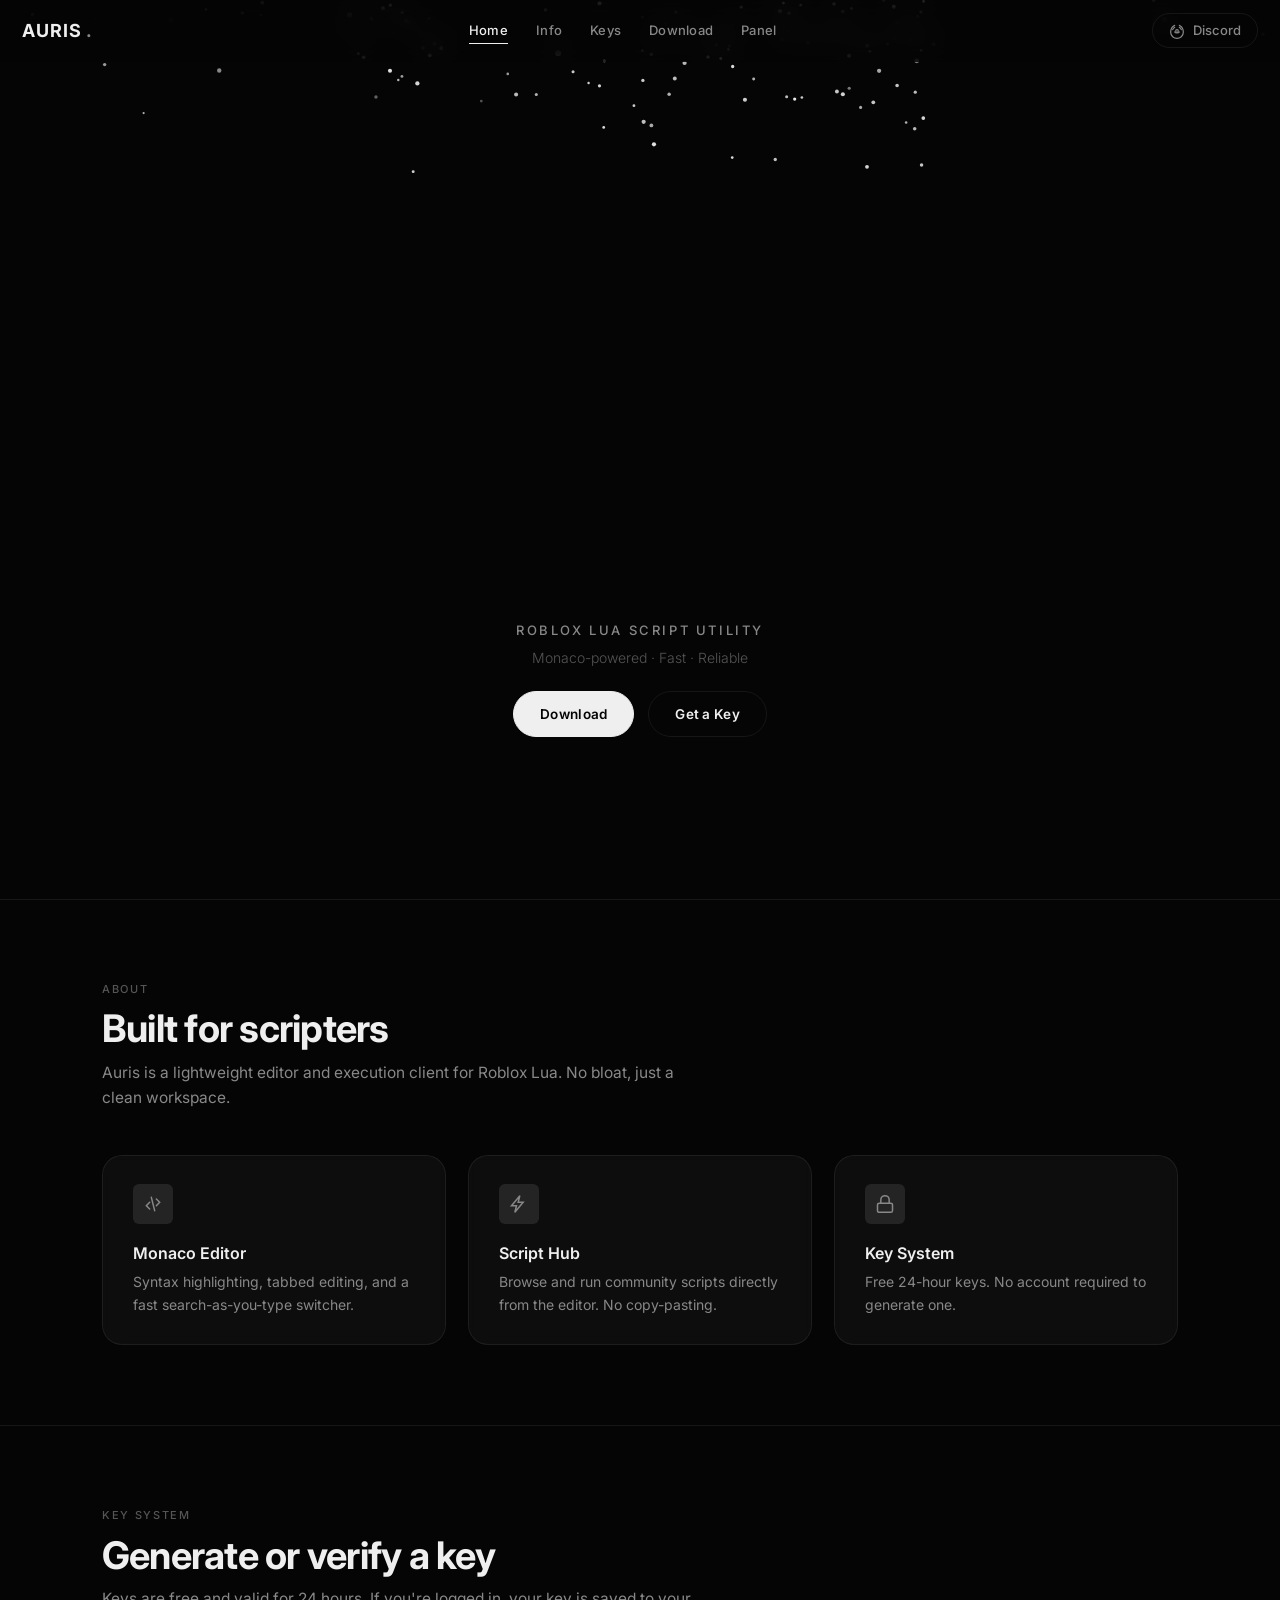
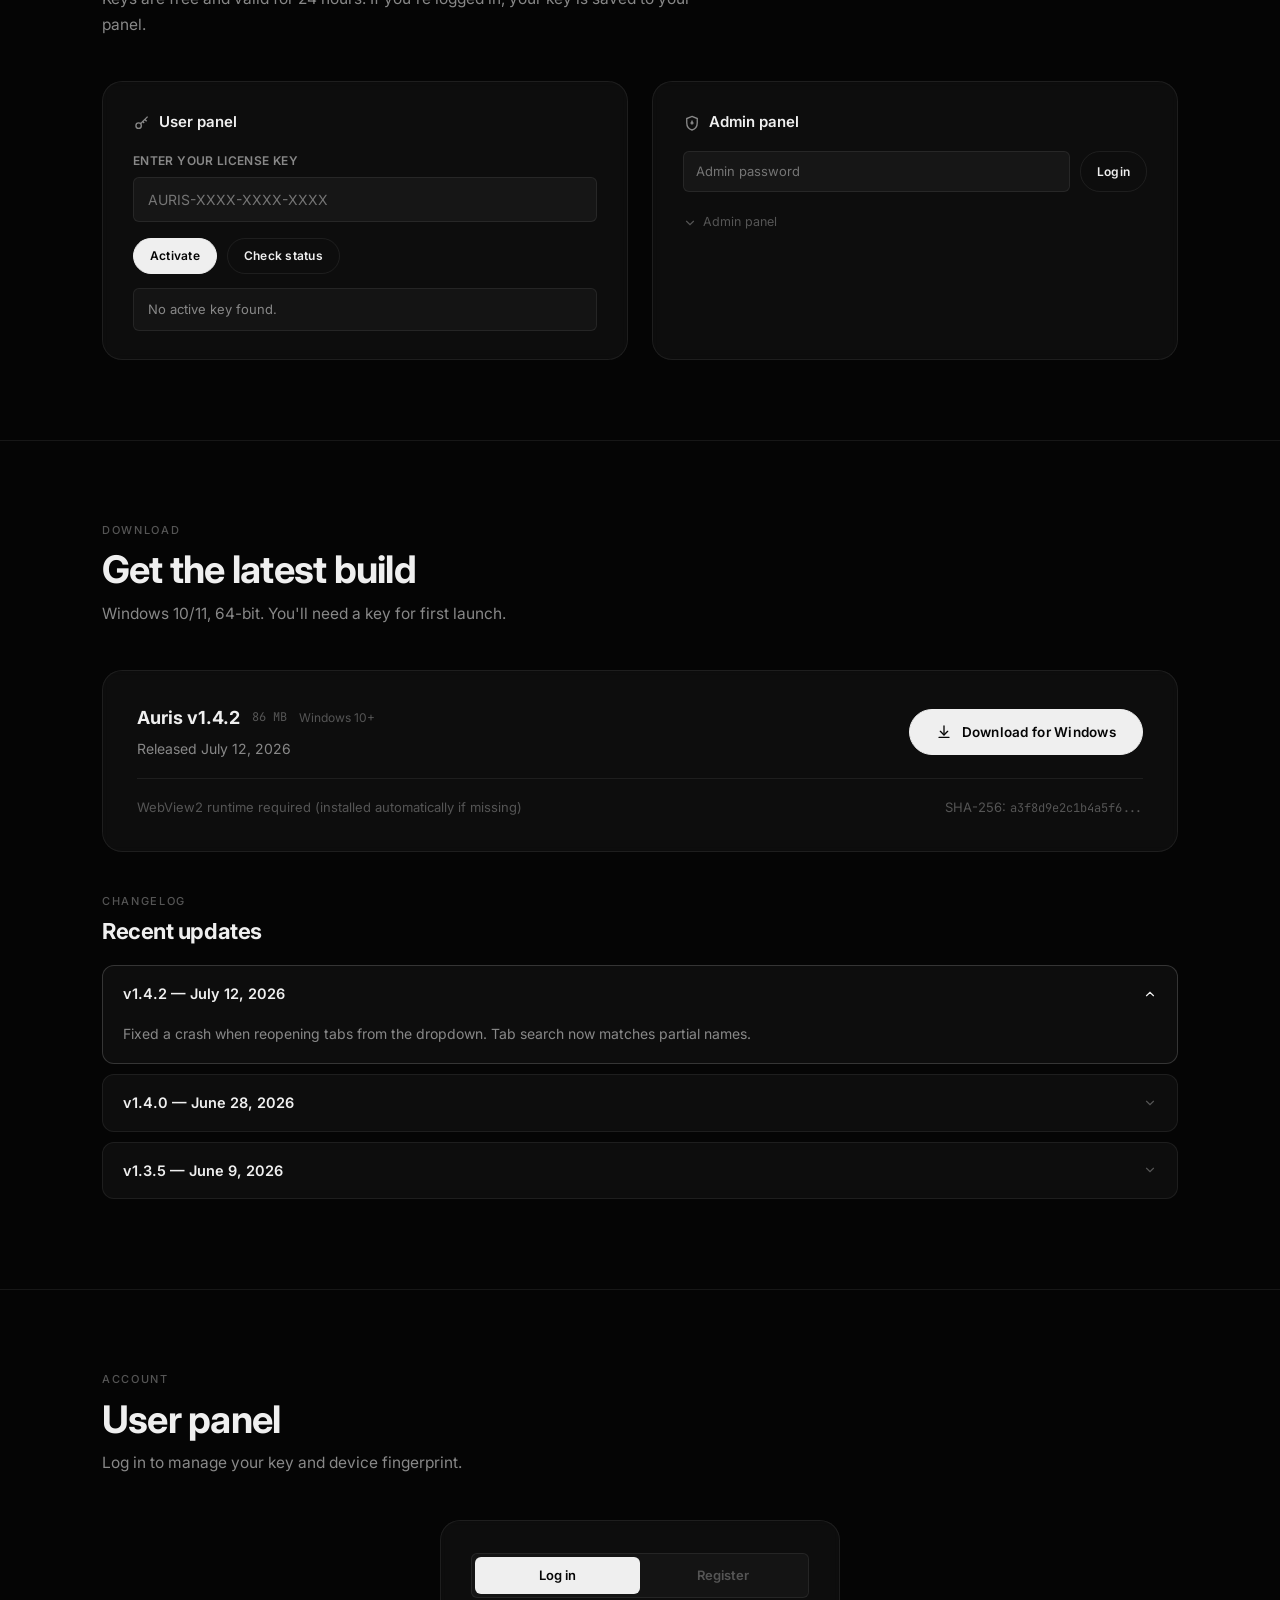
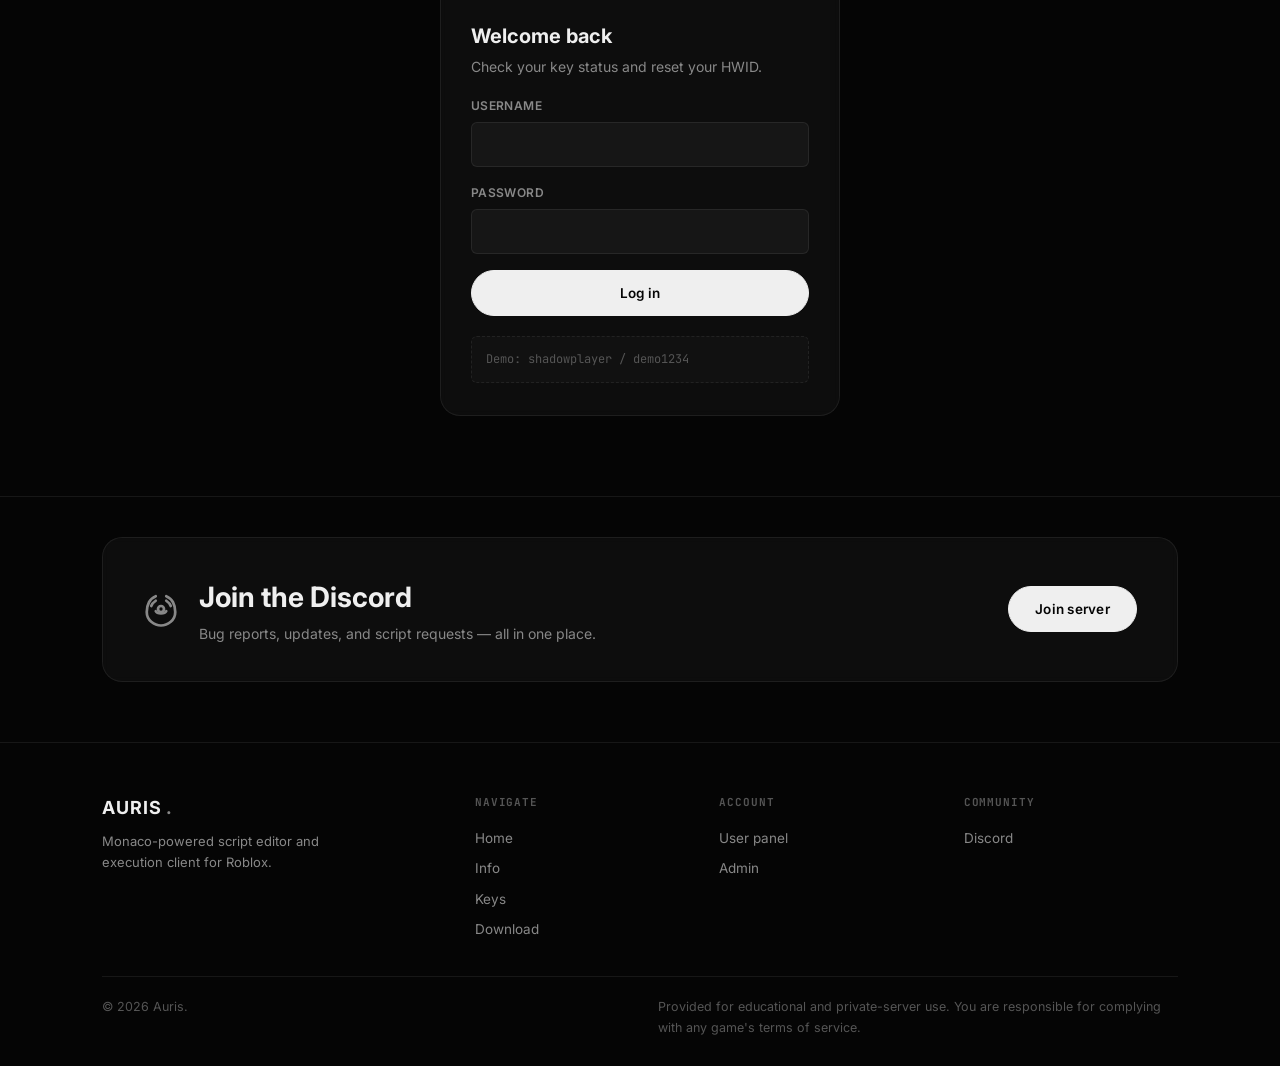
==== commit 1e629b7c: "Update index.html" ====
--- a/index.html
+++ b/index.html
@@ -9,9 +9,8 @@
     <link href="https://fonts.googleapis.com/css2?family=Inter:ital,opsz,wght@0,14..32,100..900;1,14..32,100..900&family=JetBrains+Mono:ital,wght@0,100..800;1,100..800&display=swap" rel="stylesheet" />
     <style>
         /* ============================================================
-                   AURIS — refined minimal theme
-                   monochrome palette · no emojis · clean typography
-                   ============================================================ */
+           AURIS — refined minimal theme (monochrome)
+           ============================================================ */
         *,
         *::before,
         *::after {
@@ -30,7 +29,6 @@
             --text-dim: #888;
             --text-muted: #555;
             --text-inverse: #0b0b0b;
-            --accent: #c0c0c0;
             --accent-soft: rgba(192, 192, 192, 0.12);
             --accent-glow: rgba(255, 255, 255, 0.06);
             --radius-sm: 6px;
@@ -302,7 +300,10 @@
             display: block;
         }
         .hero-overlay {
-            position: relative;
+            position: absolute;
+            left: 0;
+            right: 0;
+            bottom: 18%;
             z-index: 2;
             text-align: center;
             padding: 0 24px;
@@ -312,21 +313,20 @@
             pointer-events: none;
         }
         .hero-overlay .tagline {
-            font-size: 14px;
-            font-weight: 400;
+            font-size: 13px;
+            font-weight: 500;
             color: var(--text-dim);
             letter-spacing: 0.2em;
             text-transform: uppercase;
-            margin-top: 10px;
+            margin-bottom: 4px;
         }
         .hero-overlay .sub {
-            font-size: 15px;
+            font-size: 14px;
             color: var(--text-muted);
-            margin-top: 4px;
             font-weight: 300;
         }
         .hero-actions {
-            margin-top: 28px;
+            margin-top: 22px;
             display: flex;
             gap: 14px;
             justify-content: center;
@@ -1122,10 +1122,10 @@
                 flex-wrap: wrap;
             }
             .hero-overlay .tagline {
+                font-size: 11px;
+            }
+            .hero-overlay .sub {
                 font-size: 12px;
-            }
-            .hero-overlay .sub {
-                font-size: 13px;
             }
         }
     </style>
@@ -1577,10 +1577,11 @@
                 });
             }
 
-            // ─── PARTICLES — thin rice-like strokes, continuous rain ───
+            // ─── SNOW PARTICLES — soft falling dots, reveal "AURIS" ───
             const canvas = document.getElementById('heroCanvas');
             const ctx = canvas.getContext('2d');
-            let W, H, dpr = Math.min(window.devicePixelRatio || 1, 2);
+            let W, H,
+                dpr = Math.min(window.devicePixelRatio || 1, 2);
 
             function resizeCanvas() {
                 const rect = canvas.parentElement.getBoundingClientRect();
@@ -1596,10 +1597,7 @@
             // — text sampling for reveal —
             const WORD = 'AURIS';
             let textPixels = null;
-            let textW = 0,
-                textH = 0,
-                textX = 0,
-                textY = 0;
+            let targetPoints = [];
             let revealMap = null;
             let settled = [];
 
@@ -1644,19 +1642,19 @@
                 return pts;
             }
 
-            let targetPoints = [];
             let aimed = [];
             let ambient = [];
-            const AMBIENT_COUNT = 80;
-            const REVEAL_RATE = 2; // points per frame
+            const AMBIENT_COUNT = 160;
+            const REVEAL_RATE = 2;
 
             function spawnAmbient() {
                 return {
                     x: Math.random() * W,
-                    y: -10 - Math.random() * H * 0.6,
-                    vy: 0.8 + Math.random() * 1.8,
-                    len: 4 + Math.random() * 12,
-                    op: 0.15 + Math.random() * 0.35,
+                    y: -10 - Math.random() * H * 0.5,
+                    vy: 0.3 + Math.random() * 1.2,
+                    r: 0.8 + Math.random() * 2.2,
+                    op: 0.2 + Math.random() * 0.5,
+                    drift: (Math.random() - 0.5) * 0.4,
                 };
             }
 
@@ -1673,45 +1671,45 @@
                     aimed.push({
                         x: t.x,
                         targetY: t.y,
-                        y: -20 - Math.random() * 180,
-                        vy: 2.8 + Math.random() * 2.0,
+                        y: -20 - Math.random() * 120,
+                        vy: 1.2 + Math.random() * 1.6,
+                        r: 1.5 + Math.random() * 1.2,
                         done: false,
                     });
                 }
             }
 
-            let frameCount = 0;
-
             function drawParticles() {
                 ctx.clearRect(0, 0, W, H);
-                frameCount++;
-
-                // ambient rain — thin strokes
-                ctx.strokeStyle = 'rgba(255,255,255,0.35)';
+                const now = Date.now();
+
+                // 1. Ambient snow (falling everywhere)
                 for (const p of ambient) {
                     p.y += p.vy;
+                    p.x += p.drift + Math.sin(now * 0.0008 + p.x) * 0.04;
                     if (p.y > H + 20) {
                         Object.assign(p, spawnAmbient());
-                        p.y = -10 - Math.random() * 40;
+                        p.y = -10 - Math.random() * 30;
                     }
+                    if (p.x < -10) p.x = W + 10;
+                    if (p.x > W + 10) p.x = -10;
+
                     ctx.globalAlpha = p.op;
-                    ctx.lineWidth = 0.6 + Math.random() * 0.4;
+                    ctx.fillStyle = '#fff';
                     ctx.beginPath();
-                    ctx.moveTo(p.x, p.y);
-                    ctx.lineTo(p.x + (Math.random() - 0.5) * 1.2, p.y - p.len);
-                    ctx.stroke();
+                    ctx.arc(p.x, p.y, p.r, 0, Math.PI * 2);
+                    ctx.fill();
                 }
                 ctx.globalAlpha = 1;
 
-                // aimed particles — thin strokes falling toward text
+                // 2. Aimed snow (falling toward text)
                 releaseAimed();
-                ctx.strokeStyle = 'rgba(255,255,255,0.85)';
-                ctx.lineWidth = 0.8;
                 for (let i = aimed.length - 1; i >= 0; i--) {
                     const p = aimed[i];
                     p.y += p.vy;
+                    p.x += (Math.random() - 0.5) * 0.2;
+
                     if (p.y >= p.targetY) {
-                        // reveal pixel
                         const px = Math.round(p.x);
                         const py = Math.round(p.y);
                         if (px >= 0 && px < W && py >= 0 && py < H) {
@@ -1724,15 +1722,15 @@
                         aimed.splice(i, 1);
                         continue;
                     }
-                    ctx.globalAlpha = 0.7 + Math.random() * 0.25;
+                    ctx.globalAlpha = 0.6 + Math.random() * 0.3;
+                    ctx.fillStyle = '#fff';
                     ctx.beginPath();
-                    ctx.moveTo(p.x, p.y);
-                    ctx.lineTo(p.x + (Math.random() - 0.5) * 0.8, p.y - 6 - Math.random() * 6);
-                    ctx.stroke();
+                    ctx.arc(p.x, p.y, p.r * 0.8, 0, Math.PI * 2);
+                    ctx.fill();
                 }
                 ctx.globalAlpha = 1;
 
-                // draw revealed text — subtle glow
+                // 3. Draw revealed text (soft white pixels)
                 if (settled.length > 0) {
                     const imgData = ctx.createImageData(W, H);
                     const data = imgData.data;
@@ -1748,7 +1746,7 @@
                     }
                     ctx.putImageData(imgData, 0, 0);
 
-                    // soft glow
+                    // subtle glow around the revealed text
                     const grad = ctx.createRadialGradient(W / 2, H * 0.44, 0, W / 2, H * 0.44, Math.max(W, H) * 0.28);
                     grad.addColorStop(0, 'rgba(255,255,255,0.025)');
                     grad.addColorStop(1, 'rgba(255,255,255,0)');
@@ -1756,19 +1754,9 @@
                     ctx.fillRect(0, 0, W, H);
                 }
 
-                // subtle ambient glow on text area
-                if (settled.length > 0 && settled.length < targetPoints.length * 0.3) {
-                    const grad = ctx.createRadialGradient(W / 2, H * 0.44, 0, W / 2, H * 0.44, 200);
-                    grad.addColorStop(0, 'rgba(255,255,255,0.02)');
-                    grad.addColorStop(1, 'rgba(255,255,255,0)');
-                    ctx.fillStyle = grad;
-                    ctx.fillRect(0, 0, W, H);
-                }
-
                 requestAnimationFrame(drawParticles);
             }
 
-            // handle resize
             let resizeTimer;
             window.addEventListener('resize', () => {
                 clearTimeout(resizeTimer);
@@ -1805,7 +1793,6 @@
             const ADMIN_PASS = 'admin123';
             let adminLoggedIn = false;
 
-            // DOM refs
             const userKeyInput = document.getElementById('userKeyInput');
             const activateKeyBtn = document.getElementById('activateKeyBtn');
             const checkStatusBtn = document.getElementById('checkStatusBtn');
@@ -1834,9 +1821,6 @@
                 userStatusMsg.className = 'status-msg ' + type;
             }
 
-            function clearUserStatus() { userStatusMsg.className = 'status-msg';
-                userStatusMsg.textContent = ''; }
-
             function updateUserInfo() {
                 const data = getData();
                 const stored = localStorage.getItem('auris_active_key');
@@ -1885,9 +1869,6 @@
                 adminStatusMsg.textContent = msg;
                 adminStatusMsg.className = 'status-msg ' + type;
             }
-
-            function clearAdminStatus() { adminStatusMsg.className = 'status-msg';
-                adminStatusMsg.textContent = ''; }
 
             function renderKeyList() {
                 const data = getData();
@@ -1935,7 +1916,7 @@
                             renderKeyList();
                             updateUserInfo();
                             setAdminStatus('Key deleted.', 'info');
-                            setTimeout(clearAdminStatus, 2000);
+                            setTimeout(() => { adminStatusMsg.className = 'status-msg'; }, 2000);
                         }
                     });
                 });
@@ -1952,7 +1933,7 @@
                 renderKeyList();
                 setAdminStatus('Key added.', 'success');
                 newKeyInput.value = '';
-                setTimeout(clearAdminStatus, 2000);
+                setTimeout(() => { adminStatusMsg.className = 'status-msg'; }, 2000);
             }
 
             function clearAllKeys() {
@@ -1964,10 +1945,9 @@
                 userInfoDisplay.classList.add('hidden');
                 renderKeyList();
                 setAdminStatus('All keys cleared.', 'info');
-                setTimeout(clearAdminStatus, 2000);
-            }
-
-            // admin toggle
+                setTimeout(() => { adminStatusMsg.className = 'status-msg'; }, 2000);
+            }
+
             let adminOpen = false;
             adminToggle.addEventListener('click', () => {
                 adminOpen = !adminOpen;
@@ -1985,10 +1965,10 @@
                     adminOpen = true;
                     adminToggle.querySelector('.icon').classList.add('open');
                     renderKeyList();
-                    setTimeout(clearAdminStatus, 2000);
+                    setTimeout(() => { adminStatusMsg.className = 'status-msg'; }, 2000);
                 } else {
                     setAdminStatus('Incorrect password.', 'error');
-                    setTimeout(clearAdminStatus, 2000);
+                    setTimeout(() => { adminStatusMsg.className = 'status-msg'; }, 2000);
                 }
             });
 
@@ -2005,7 +1985,7 @@
                 if (!adminLoggedIn) { setAdminStatus('Please login as admin first.', 'error'); return; }
                 renderKeyList();
                 setAdminStatus('Refreshed.', 'info');
-                setTimeout(clearAdminStatus, 1500);
+                setTimeout(() => { adminStatusMsg.className = 'status-msg'; }, 1500);
             });
 
             clearAllKeysBtn.addEventListener('click', () => {
@@ -2017,7 +1997,6 @@
             userKeyInput.addEventListener('keydown', (e) => { if (e.key === 'Enter') activateKeyBtn.click(); });
             checkStatusBtn.addEventListener('click', checkStatus);
 
-            // seed demo keys
             const initData = getData();
             if (Object.keys(initData.keys).length === 0) {
                 const demo = ['AURIS-DEMO-0001', 'AURIS-DEMO-0002', 'AURIS-DEMO-0003', 'AURIS-DEMO-0004',
@@ -2301,7 +2280,6 @@
             // ─── DOWNLOAD BUTTON ───
             document.getElementById('downloadBtn').addEventListener('click', () => {
                 showToast('Download started (simulated — replace with your real installer URL).');
-                // simulate download
                 const a = document.createElement('a');
                 a.href = '#';
                 a.download = 'Auris_v1.4.2_Setup.exe';
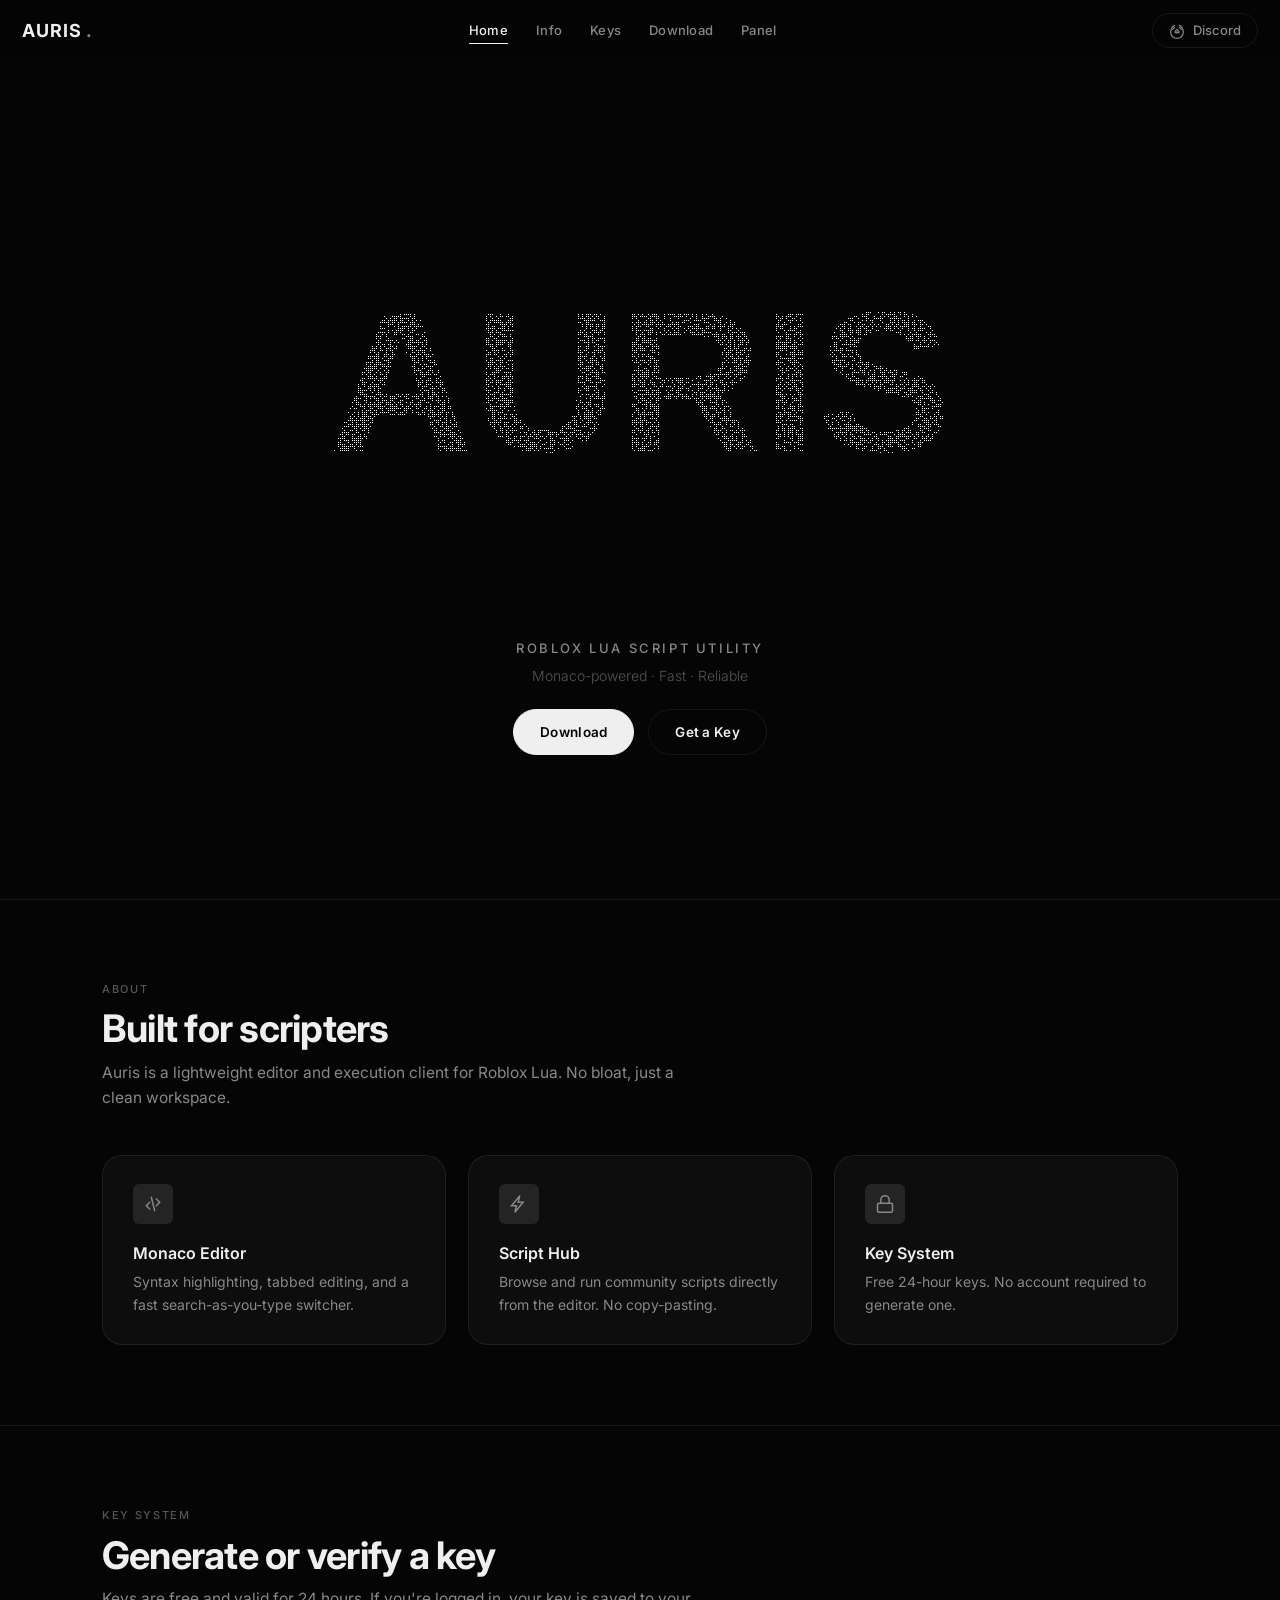
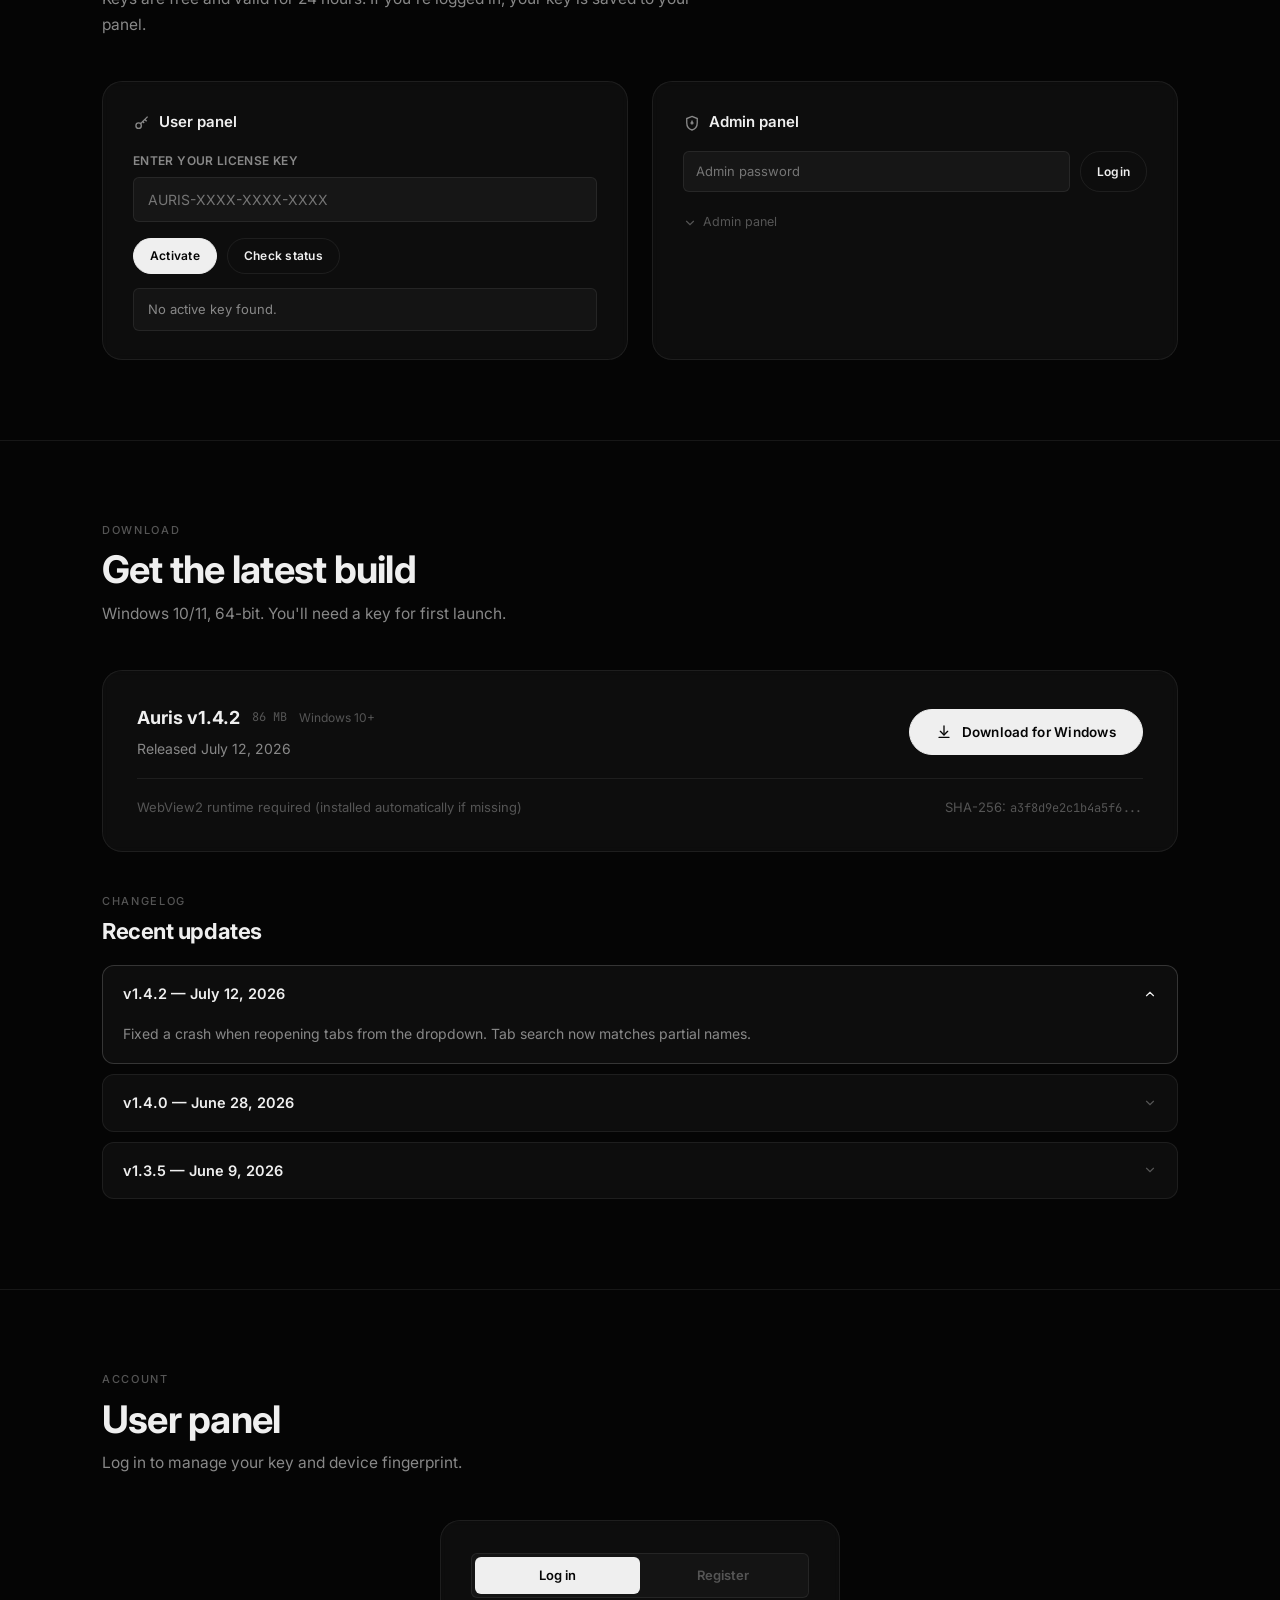
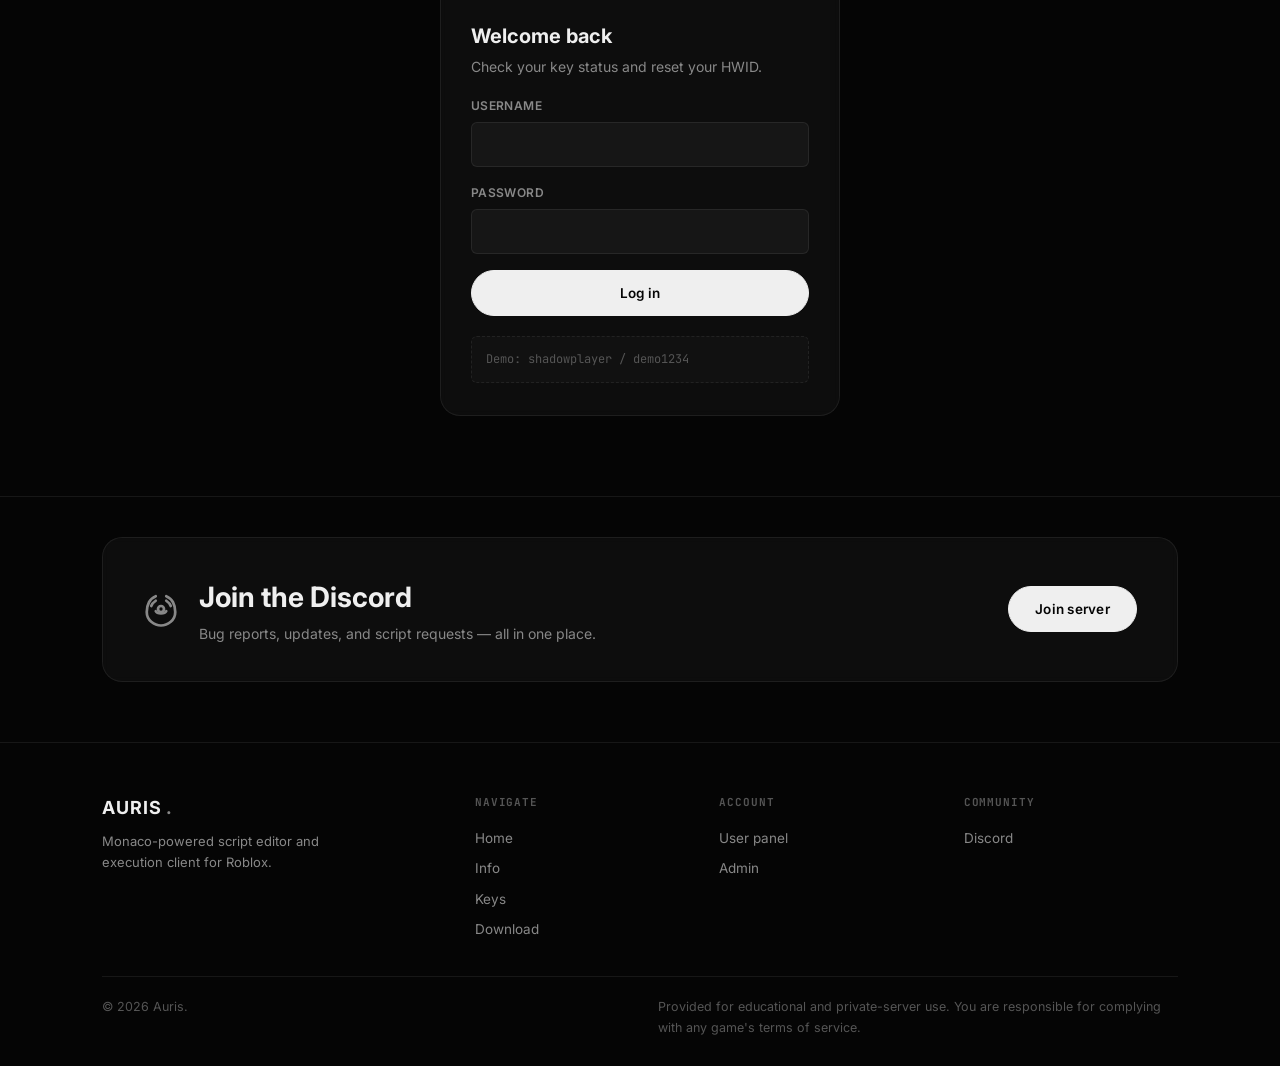
==== commit 01c6f493: "upd" ====
--- a/index.html
+++ b/index.html
@@ -303,13 +303,13 @@
             position: absolute;
             left: 0;
             right: 0;
-            bottom: 18%;
+            bottom: 16%;
             z-index: 2;
             text-align: center;
             padding: 0 24px;
             opacity: 0;
             animation: heroFade 1.2s ease forwards;
-            animation-delay: 2.6s;
+            animation-delay: 2.8s;
             pointer-events: none;
         }
         .hero-overlay .tagline {
@@ -1577,7 +1577,7 @@
                 });
             }
 
-            // ─── SNOW PARTICLES — soft falling dots, reveal "AURIS" ───
+            // ─── HERO: ANIMATED DITHERING + AMBIENT SNOW ───
             const canvas = document.getElementById('heroCanvas');
             const ctx = canvas.getContext('2d');
             let W, H,
@@ -1594,12 +1594,10 @@
                 ctx.setTransform(dpr, 0, 0, dpr, 0, 0);
             }
 
-            // — text sampling for reveal —
+            // --- Text sampling for dithering mask ---
             const WORD = 'AURIS';
             let textPixels = null;
-            let targetPoints = [];
-            let revealMap = null;
-            let settled = [];
+            let textBounds = { xMin: Infinity, xMax: -Infinity, yMin: Infinity, yMax: -Infinity };
 
             function sampleText() {
                 const off = document.createElement('canvas');
@@ -1621,154 +1619,154 @@
 
                 const data = octx.getImageData(0, 0, W, H).data;
                 textPixels = new Uint8Array(W * H);
-                const step = 3;
-                const pts = [];
+                textBounds = { xMin: Infinity, xMax: -Infinity, yMin: Infinity, yMax: -Infinity };
+
+                const step = 2;
                 for (let y = 0; y < H; y += step) {
                     for (let x = 0; x < W; x += step) {
                         const idx = (y * W + x) * 4;
                         if (data[idx + 3] > 120) {
-                            pts.push({ x: x + (Math.random() - 0.5) * 1.5, y: y + (Math.random() - 0.5) * 1.5 });
                             textPixels[y * W + x] = 1;
+                            if (x < textBounds.xMin) textBounds.xMin = x;
+                            if (x > textBounds.xMax) textBounds.xMax = x;
+                            if (y < textBounds.yMin) textBounds.yMin = y;
+                            if (y > textBounds.yMax) textBounds.yMax = y;
                         }
                     }
                 }
-                // shuffle
-                for (let i = pts.length - 1; i > 0; i--) {
-                    const j = Math.floor(Math.random() * (i + 1));
-                    [pts[i], pts[j]] = [pts[j], pts[i]];
-                }
-                revealMap = new Uint8Array(W * H);
-                settled = [];
-                return pts;
-            }
-
-            let aimed = [];
-            let ambient = [];
-            const AMBIENT_COUNT = 160;
-            const REVEAL_RATE = 2;
-
-            function spawnAmbient() {
+                // Add margin
+                const margin = 20;
+                textBounds.xMin = Math.max(0, textBounds.xMin - margin);
+                textBounds.xMax = Math.min(W, textBounds.xMax + margin);
+                textBounds.yMin = Math.max(0, textBounds.yMin - margin);
+                textBounds.yMax = Math.min(H, textBounds.yMax + margin);
+            }
+
+            // --- Dithering noise (shader-style) ---
+            function ditherNoise(x, y, t) {
+                // Classic pseudo-random hash with time offset for animation
+                let n = Math.sin(x * 127.1 + y * 311.7 + t * 50.0) * 43758.5453;
+                return n - Math.floor(n); // returns 0..1
+            }
+
+            let startTime = performance.now();
+            let revealProgress = 0;
+            const REVEAL_DURATION = 4500; // ms
+
+            // --- Ambient snow ---
+            let ambientSnow = [];
+            const SNOW_COUNT = 120;
+
+            function spawnSnow() {
                 return {
                     x: Math.random() * W,
                     y: -10 - Math.random() * H * 0.5,
-                    vy: 0.3 + Math.random() * 1.2,
-                    r: 0.8 + Math.random() * 2.2,
-                    op: 0.2 + Math.random() * 0.5,
-                    drift: (Math.random() - 0.5) * 0.4,
+                    vy: 0.4 + Math.random() * 1.6,
+                    r: 0.6 + Math.random() * 2.0,
+                    op: 0.15 + Math.random() * 0.45,
+                    drift: (Math.random() - 0.5) * 0.5,
                 };
             }
 
-            function initParticles() {
-                targetPoints = sampleText();
-                aimed = [];
-                ambient = [];
-                for (let i = 0; i < AMBIENT_COUNT; i++) ambient.push(spawnAmbient());
-            }
-
-            function releaseAimed() {
-                for (let i = 0; i < REVEAL_RATE && targetPoints.length > 0; i++) {
-                    const t = targetPoints.pop();
-                    aimed.push({
-                        x: t.x,
-                        targetY: t.y,
-                        y: -20 - Math.random() * 120,
-                        vy: 1.2 + Math.random() * 1.6,
-                        r: 1.5 + Math.random() * 1.2,
-                        done: false,
-                    });
+            function initSnow() {
+                ambientSnow = [];
+                for (let i = 0; i < SNOW_COUNT; i++) ambientSnow.push(spawnSnow());
+            }
+
+            // --- Main draw loop ---
+            function drawFrame() {
+                const now = performance.now();
+                const elapsed = now - startTime;
+
+                // Update reveal progress (ease-in-out)
+                if (elapsed < REVEAL_DURATION) {
+                    const p = elapsed / REVEAL_DURATION;
+                    // Smoothstep ease in-out
+                    revealProgress = p * p * (3 - 2 * p);
+                } else {
+                    revealProgress = 1;
                 }
-            }
-
-            function drawParticles() {
+
+                // 1. Clear
                 ctx.clearRect(0, 0, W, H);
-                const now = Date.now();
-
-                // 1. Ambient snow (falling everywhere)
-                for (const p of ambient) {
-                    p.y += p.vy;
-                    p.x += p.drift + Math.sin(now * 0.0008 + p.x) * 0.04;
-                    if (p.y > H + 20) {
-                        Object.assign(p, spawnAmbient());
-                        p.y = -10 - Math.random() * 30;
+
+                // 2. Draw ambient snow (falling behind the text)
+                for (const s of ambientSnow) {
+                    s.y += s.vy;
+                    s.x += s.drift + Math.sin(now * 0.0006 + s.x) * 0.03;
+                    if (s.y > H + 20) {
+                        Object.assign(s, spawnSnow());
+                        s.y = -10 - Math.random() * 30;
                     }
-                    if (p.x < -10) p.x = W + 10;
-                    if (p.x > W + 10) p.x = -10;
-
-                    ctx.globalAlpha = p.op;
+                    if (s.x < -10) s.x = W + 10;
+                    if (s.x > W + 10) s.x = -10;
+                    ctx.globalAlpha = s.op;
                     ctx.fillStyle = '#fff';
                     ctx.beginPath();
-                    ctx.arc(p.x, p.y, p.r, 0, Math.PI * 2);
+                    ctx.arc(s.x, s.y, s.r, 0, Math.PI * 2);
                     ctx.fill();
                 }
                 ctx.globalAlpha = 1;
 
-                // 2. Aimed snow (falling toward text)
-                releaseAimed();
-                for (let i = aimed.length - 1; i >= 0; i--) {
-                    const p = aimed[i];
-                    p.y += p.vy;
-                    p.x += (Math.random() - 0.5) * 0.2;
-
-                    if (p.y >= p.targetY) {
-                        const px = Math.round(p.x);
-                        const py = Math.round(p.y);
-                        if (px >= 0 && px < W && py >= 0 && py < H) {
-                            const idx = py * W + px;
-                            if (textPixels[idx] === 1) {
-                                revealMap[idx] = 1;
-                                settled.push({ x: px, y: py });
-                            }
-                        }
-                        aimed.splice(i, 1);
-                        continue;
-                    }
-                    ctx.globalAlpha = 0.6 + Math.random() * 0.3;
-                    ctx.fillStyle = '#fff';
-                    ctx.beginPath();
-                    ctx.arc(p.x, p.y, p.r * 0.8, 0, Math.PI * 2);
-                    ctx.fill();
-                }
-                ctx.globalAlpha = 1;
-
-                // 3. Draw revealed text (soft white pixels)
-                if (settled.length > 0) {
+                // 3. Animated dithering text reveal
+                if (textPixels) {
+                    const xMin = textBounds.xMin;
+                    const xMax = textBounds.xMax;
+                    const yMin = textBounds.yMin;
+                    const yMax = textBounds.yMax;
+
+                    // Use ImageData for performance
                     const imgData = ctx.createImageData(W, H);
                     const data = imgData.data;
-                    const r = revealMap;
-                    for (let i = 0; i < r.length; i++) {
-                        if (r[i] === 1) {
-                            const idx = i * 4;
-                            data[idx] = 255;
-                            data[idx + 1] = 255;
-                            data[idx + 2] = 255;
-                            data[idx + 3] = 255;
+
+                    for (let y = yMin; y <= yMax; y++) {
+                        for (let x = xMin; x <= xMax; x++) {
+                            const idx = y * W + x;
+                            if (textPixels[idx] === 1) {
+                                // Dithering threshold: noise < progress
+                                const noise = ditherNoise(x, y, now / 1000);
+                                if (noise < revealProgress) {
+                                    const pIdx = idx * 4;
+                                    data[pIdx] = 255;
+                                    data[pIdx + 1] = 255;
+                                    data[pIdx + 2] = 255;
+                                    data[pIdx + 3] = 255;
+                                }
+                            }
                         }
                     }
                     ctx.putImageData(imgData, 0, 0);
 
-                    // subtle glow around the revealed text
-                    const grad = ctx.createRadialGradient(W / 2, H * 0.44, 0, W / 2, H * 0.44, Math.max(W, H) * 0.28);
-                    grad.addColorStop(0, 'rgba(255,255,255,0.025)');
-                    grad.addColorStop(1, 'rgba(255,255,255,0)');
-                    ctx.fillStyle = grad;
-                    ctx.fillRect(0, 0, W, H);
+                    // Soft glow when nearly complete
+                    if (revealProgress > 0.7) {
+                        const grad = ctx.createRadialGradient(W / 2, H * 0.44, 0, W / 2, H * 0.44, Math.max(W, H) * 0.28);
+                        grad.addColorStop(0, 'rgba(255,255,255,0.025)');
+                        grad.addColorStop(1, 'rgba(255,255,255,0)');
+                        ctx.fillStyle = grad;
+                        ctx.fillRect(0, 0, W, H);
+                    }
                 }
 
-                requestAnimationFrame(drawParticles);
-            }
-
+                requestAnimationFrame(drawFrame);
+            }
+
+            // --- resize handler ---
             let resizeTimer;
             window.addEventListener('resize', () => {
                 clearTimeout(resizeTimer);
                 resizeTimer = setTimeout(() => {
                     resizeCanvas();
-                    initParticles();
+                    sampleText();
+                    initSnow();
                 }, 200);
             });
 
+            // --- init ---
             resizeCanvas();
-            initParticles();
-            drawParticles();
+            sampleText();
+            initSnow();
+            startTime = performance.now();
+            drawFrame();
 
             // ─── KEY SYSTEM (localStorage) ───
             const STORAGE_KEY = 'auris_keys_data';
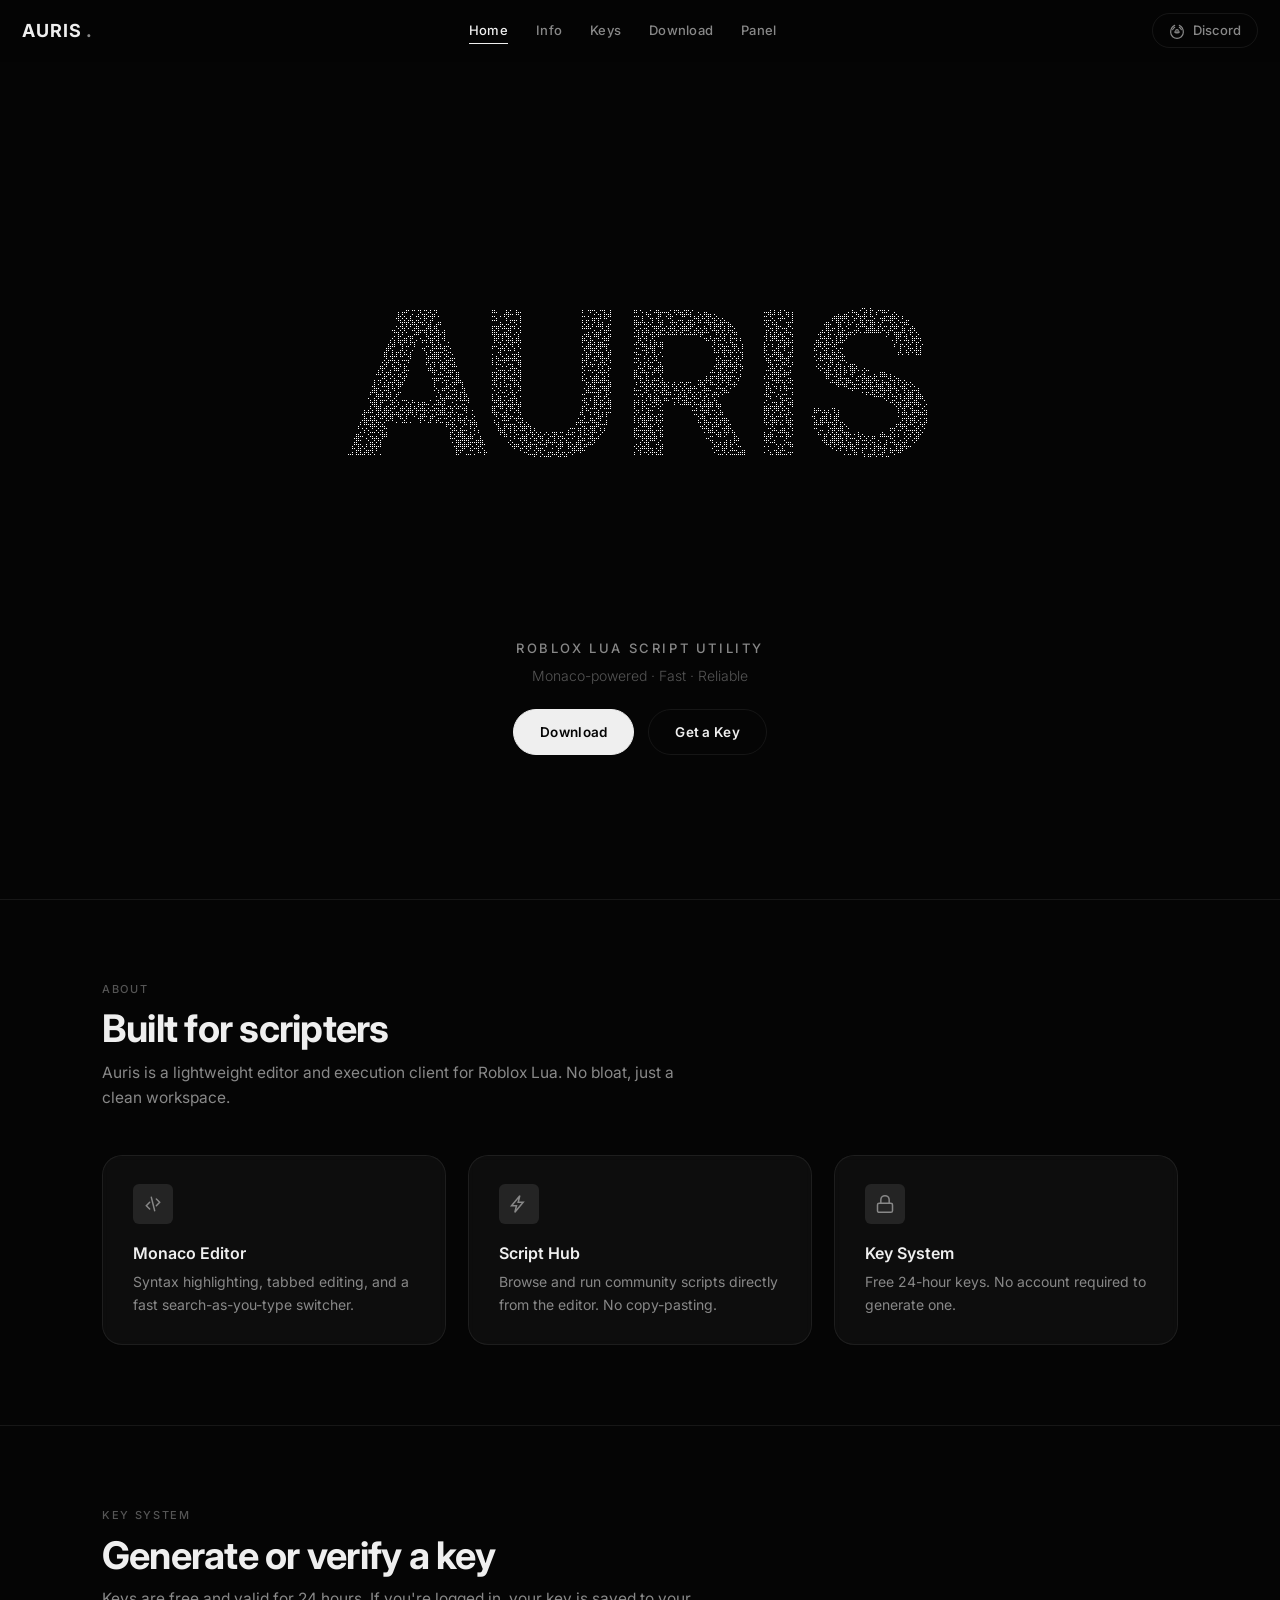
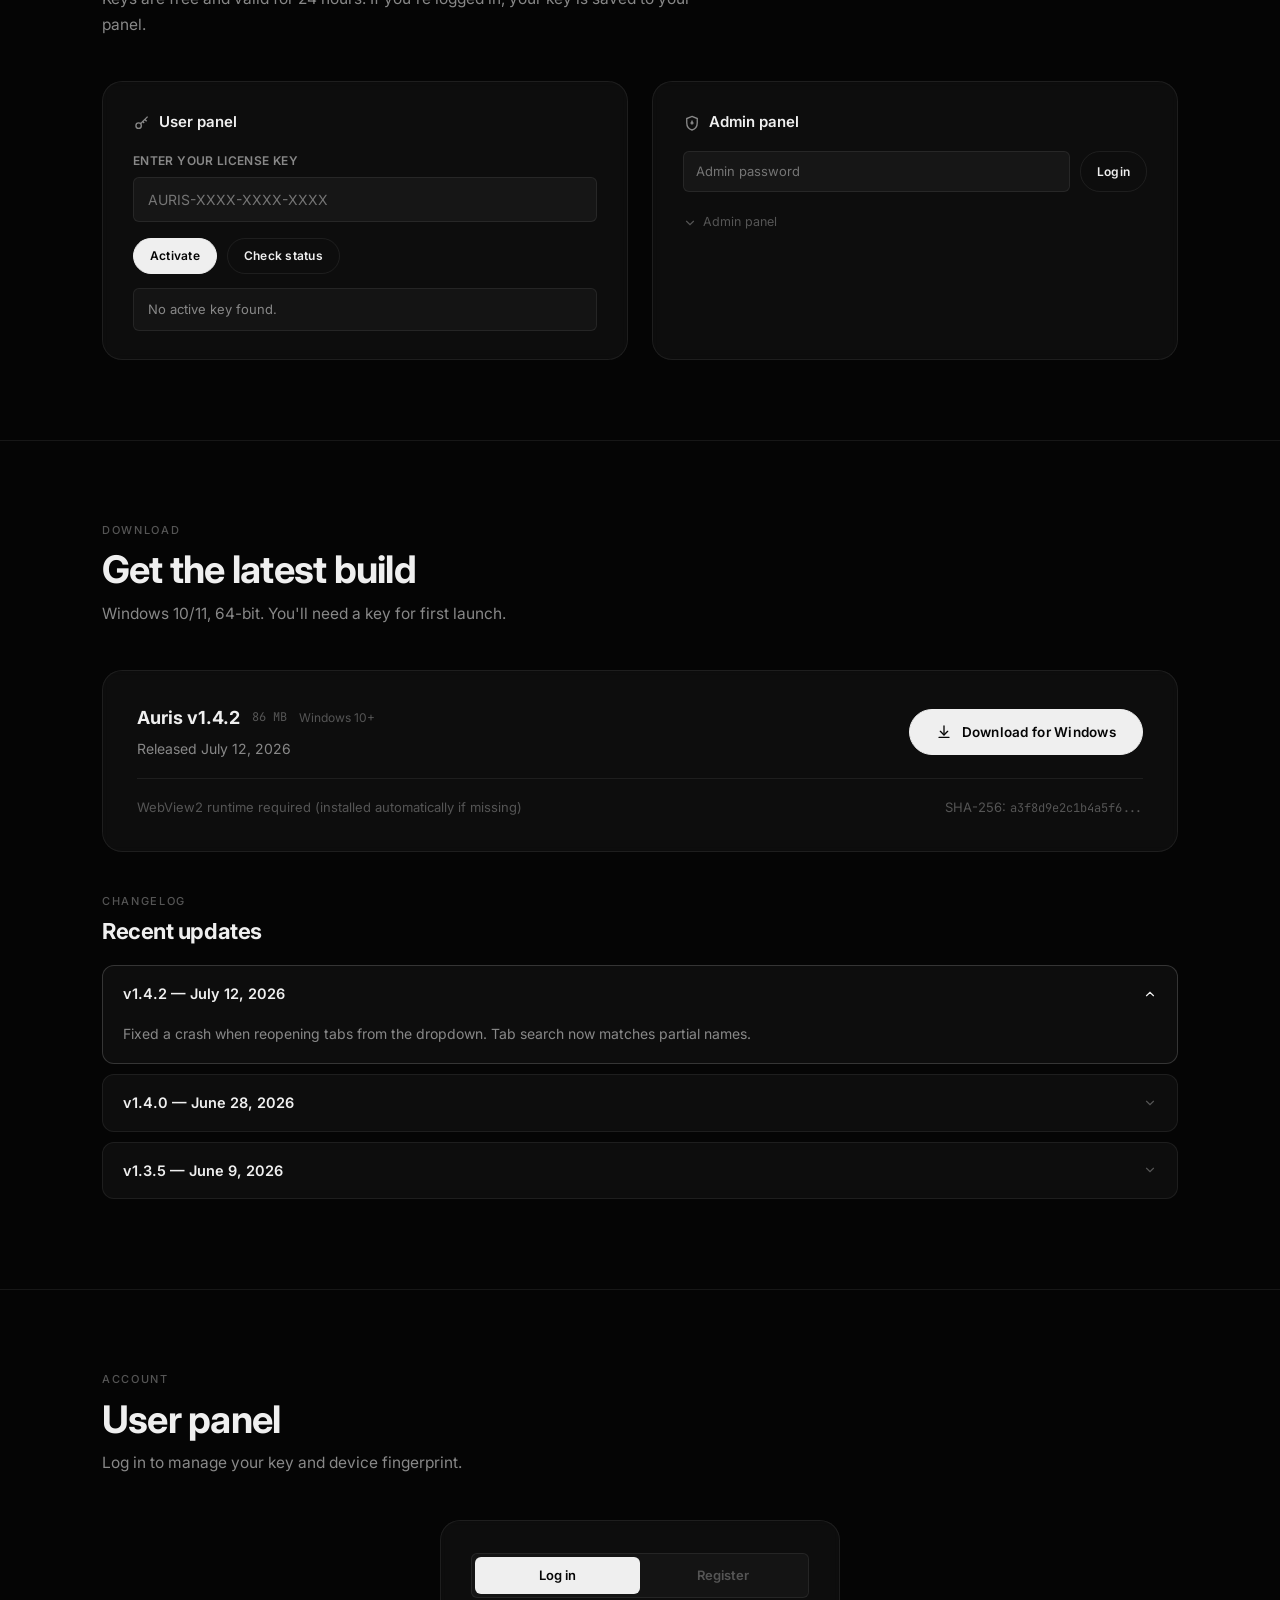
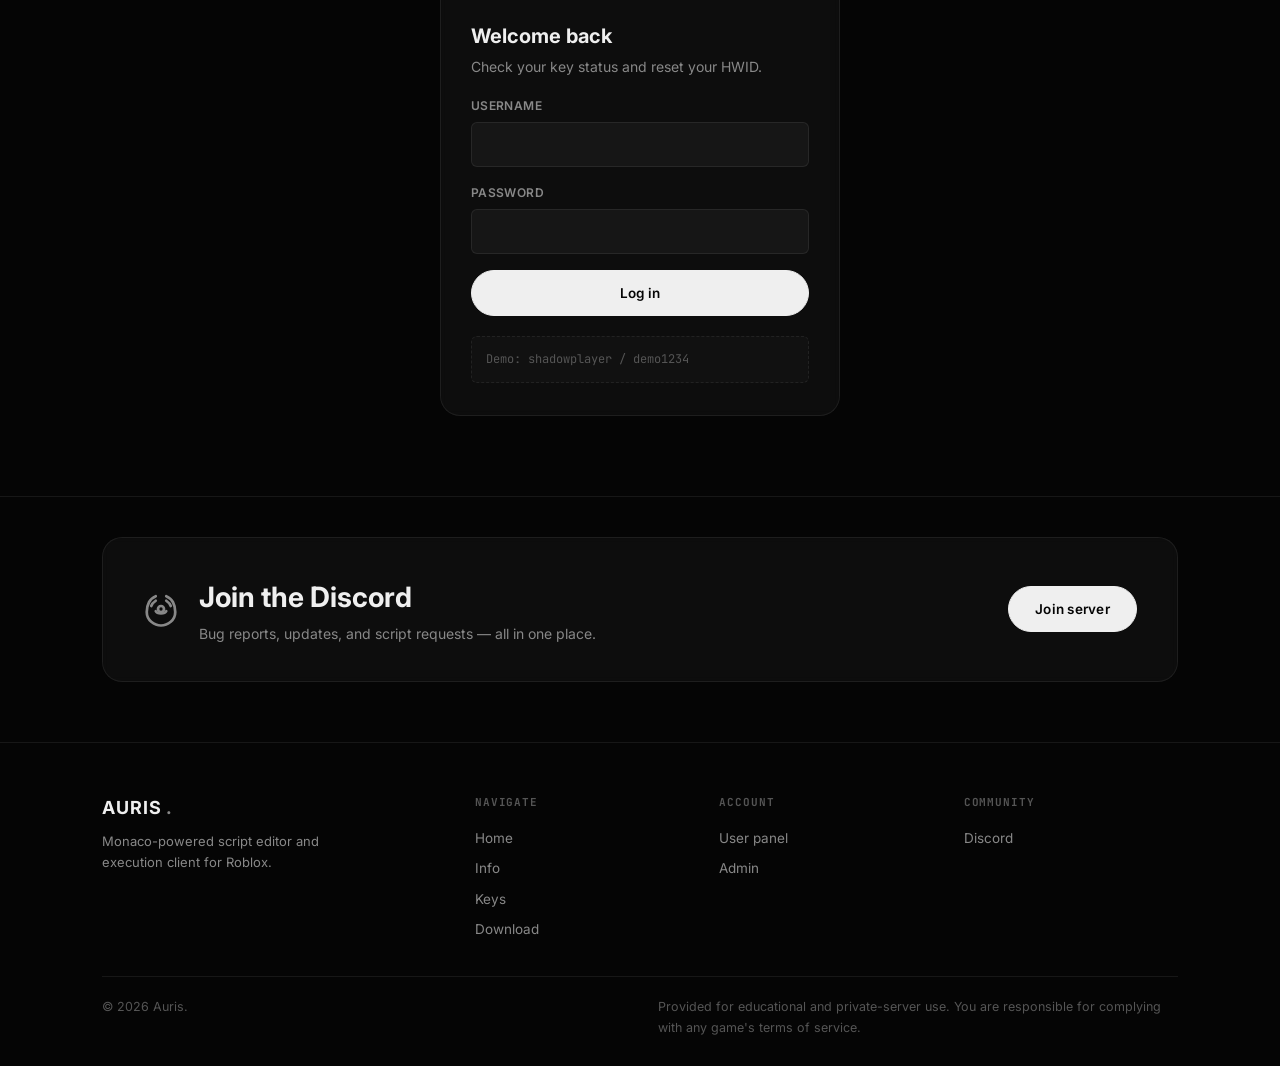
==== commit cc0a3e5f: "Update index.html" ====
--- a/index.html
+++ b/index.html
@@ -1577,7 +1577,7 @@
                 });
             }
 
-            // ─── HERO: ANIMATED DITHERING + AMBIENT SNOW ───
+            // ─── HERO: INFINITE DITHERING LOOP + WIND ───
             const canvas = document.getElementById('heroCanvas');
             const ctx = canvas.getContext('2d');
             let W, H,
@@ -1594,7 +1594,7 @@
                 ctx.setTransform(dpr, 0, 0, dpr, 0, 0);
             }
 
-            // --- Text sampling for dithering mask ---
+            // --- Text sampling ---
             const WORD = 'AURIS';
             let textPixels = null;
             let textBounds = { xMin: Infinity, xMax: -Infinity, yMin: Infinity, yMax: -Infinity };
@@ -1620,7 +1620,6 @@
                 const data = octx.getImageData(0, 0, W, H).data;
                 textPixels = new Uint8Array(W * H);
                 textBounds = { xMin: Infinity, xMax: -Infinity, yMin: Infinity, yMax: -Infinity };
-
                 const step = 2;
                 for (let y = 0; y < H; y += step) {
                     for (let x = 0; x < W; x += step) {
@@ -1634,7 +1633,6 @@
                         }
                     }
                 }
-                // Add margin
                 const margin = 20;
                 textBounds.xMin = Math.max(0, textBounds.xMin - margin);
                 textBounds.xMax = Math.min(W, textBounds.xMax + margin);
@@ -1642,29 +1640,35 @@
                 textBounds.yMax = Math.min(H, textBounds.yMax + margin);
             }
 
-            // --- Dithering noise (shader-style) ---
+            // --- Dithering noise ---
             function ditherNoise(x, y, t) {
-                // Classic pseudo-random hash with time offset for animation
                 let n = Math.sin(x * 127.1 + y * 311.7 + t * 50.0) * 43758.5453;
-                return n - Math.floor(n); // returns 0..1
-            }
-
-            let startTime = performance.now();
+                return n - Math.floor(n);
+            }
+
+            // --- Animation state machine ---
+            let lastFrameTime = 0;
+            let animState = 'revealing'; // 'revealing', 'holding', 'fading', 'pausing'
+            let stateTimer = 0;
             let revealProgress = 0;
-            const REVEAL_DURATION = 4500; // ms
-
-            // --- Ambient snow ---
+
+            const REVEAL_DURATION = 4000; // ms
+            const HOLD_DURATION = 1800;
+            const FADE_DURATION = 2000;
+            const PAUSE_DURATION = 1200;
+
+            // --- Ambient snow with wind ---
             let ambientSnow = [];
-            const SNOW_COUNT = 120;
+            const SNOW_COUNT = 140;
 
             function spawnSnow() {
                 return {
                     x: Math.random() * W,
                     y: -10 - Math.random() * H * 0.5,
-                    vy: 0.4 + Math.random() * 1.6,
-                    r: 0.6 + Math.random() * 2.0,
-                    op: 0.15 + Math.random() * 0.45,
-                    drift: (Math.random() - 0.5) * 0.5,
+                    vy: 0.5 + Math.random() * 1.8,
+                    r: 0.8 + Math.random() * 2.2,
+                    op: 0.2 + Math.random() * 0.5,
+                    drift: (Math.random() - 0.5) * 0.6,
                 };
             }
 
@@ -1674,32 +1678,58 @@
             }
 
             // --- Main draw loop ---
-            function drawFrame() {
-                const now = performance.now();
-                const elapsed = now - startTime;
-
-                // Update reveal progress (ease-in-out)
-                if (elapsed < REVEAL_DURATION) {
-                    const p = elapsed / REVEAL_DURATION;
-                    // Smoothstep ease in-out
-                    revealProgress = p * p * (3 - 2 * p);
-                } else {
-                    revealProgress = 1;
+            function drawFrame(timestamp) {
+                // Delta time for smooth 60fps
+                const dt = lastFrameTime ? Math.min((timestamp - lastFrameTime) / 1000, 0.05) : 0.016;
+                lastFrameTime = timestamp;
+                const now = timestamp;
+
+                // --- Update animation state ---
+                stateTimer += dt;
+                if (animState === 'revealing') {
+                    revealProgress = Math.min(1, revealProgress + dt / (REVEAL_DURATION / 1000));
+                    if (revealProgress >= 1) {
+                        animState = 'holding';
+                        stateTimer = 0;
+                    }
+                } else if (animState === 'holding') {
+                    if (stateTimer >= HOLD_DURATION / 1000) {
+                        animState = 'fading';
+                        stateTimer = 0;
+                    }
+                } else if (animState === 'fading') {
+                    revealProgress = Math.max(0, 1 - stateTimer / (FADE_DURATION / 1000));
+                    if (revealProgress <= 0) {
+                        animState = 'pausing';
+                        stateTimer = 0;
+                    }
+                } else if (animState === 'pausing') {
+                    if (stateTimer >= PAUSE_DURATION / 1000) {
+                        animState = 'revealing';
+                        stateTimer = 0;
+                    }
                 }
 
-                // 1. Clear
-                ctx.clearRect(0, 0, W, H);
-
-                // 2. Draw ambient snow (falling behind the text)
+                // --- Wind (gentle oscillation) ---
+                const wind = Math.sin(now * 0.00025) * 0.9;
+
+                // --- Update snow ---
                 for (const s of ambientSnow) {
                     s.y += s.vy;
-                    s.x += s.drift + Math.sin(now * 0.0006 + s.x) * 0.03;
+                    s.x += s.drift + wind * 0.14;
                     if (s.y > H + 20) {
                         Object.assign(s, spawnSnow());
                         s.y = -10 - Math.random() * 30;
                     }
-                    if (s.x < -10) s.x = W + 10;
-                    if (s.x > W + 10) s.x = -10;
+                    if (s.x < -20) s.x = W + 20;
+                    if (s.x > W + 20) s.x = -20;
+                }
+
+                // --- Render ---
+                ctx.clearRect(0, 0, W, H);
+
+                // 1. Ambient snow
+                for (const s of ambientSnow) {
                     ctx.globalAlpha = s.op;
                     ctx.fillStyle = '#fff';
                     ctx.beginPath();
@@ -1708,14 +1738,13 @@
                 }
                 ctx.globalAlpha = 1;
 
-                // 3. Animated dithering text reveal
+                // 2. Animated dithering text
                 if (textPixels) {
                     const xMin = textBounds.xMin;
                     const xMax = textBounds.xMax;
                     const yMin = textBounds.yMin;
                     const yMax = textBounds.yMax;
 
-                    // Use ImageData for performance
                     const imgData = ctx.createImageData(W, H);
                     const data = imgData.data;
 
@@ -1723,7 +1752,6 @@
                         for (let x = xMin; x <= xMax; x++) {
                             const idx = y * W + x;
                             if (textPixels[idx] === 1) {
-                                // Dithering threshold: noise < progress
                                 const noise = ditherNoise(x, y, now / 1000);
                                 if (noise < revealProgress) {
                                     const pIdx = idx * 4;
@@ -1738,7 +1766,7 @@
                     ctx.putImageData(imgData, 0, 0);
 
                     // Soft glow when nearly complete
-                    if (revealProgress > 0.7) {
+                    if (revealProgress > 0.65) {
                         const grad = ctx.createRadialGradient(W / 2, H * 0.44, 0, W / 2, H * 0.44, Math.max(W, H) * 0.28);
                         grad.addColorStop(0, 'rgba(255,255,255,0.025)');
                         grad.addColorStop(1, 'rgba(255,255,255,0)');
@@ -1765,8 +1793,12 @@
             resizeCanvas();
             sampleText();
             initSnow();
-            startTime = performance.now();
-            drawFrame();
+            // Reset animation state
+            animState = 'revealing';
+            stateTimer = 0;
+            revealProgress = 0;
+            lastFrameTime = 0;
+            requestAnimationFrame(drawFrame);
 
             // ─── KEY SYSTEM (localStorage) ───
             const STORAGE_KEY = 'auris_keys_data';
